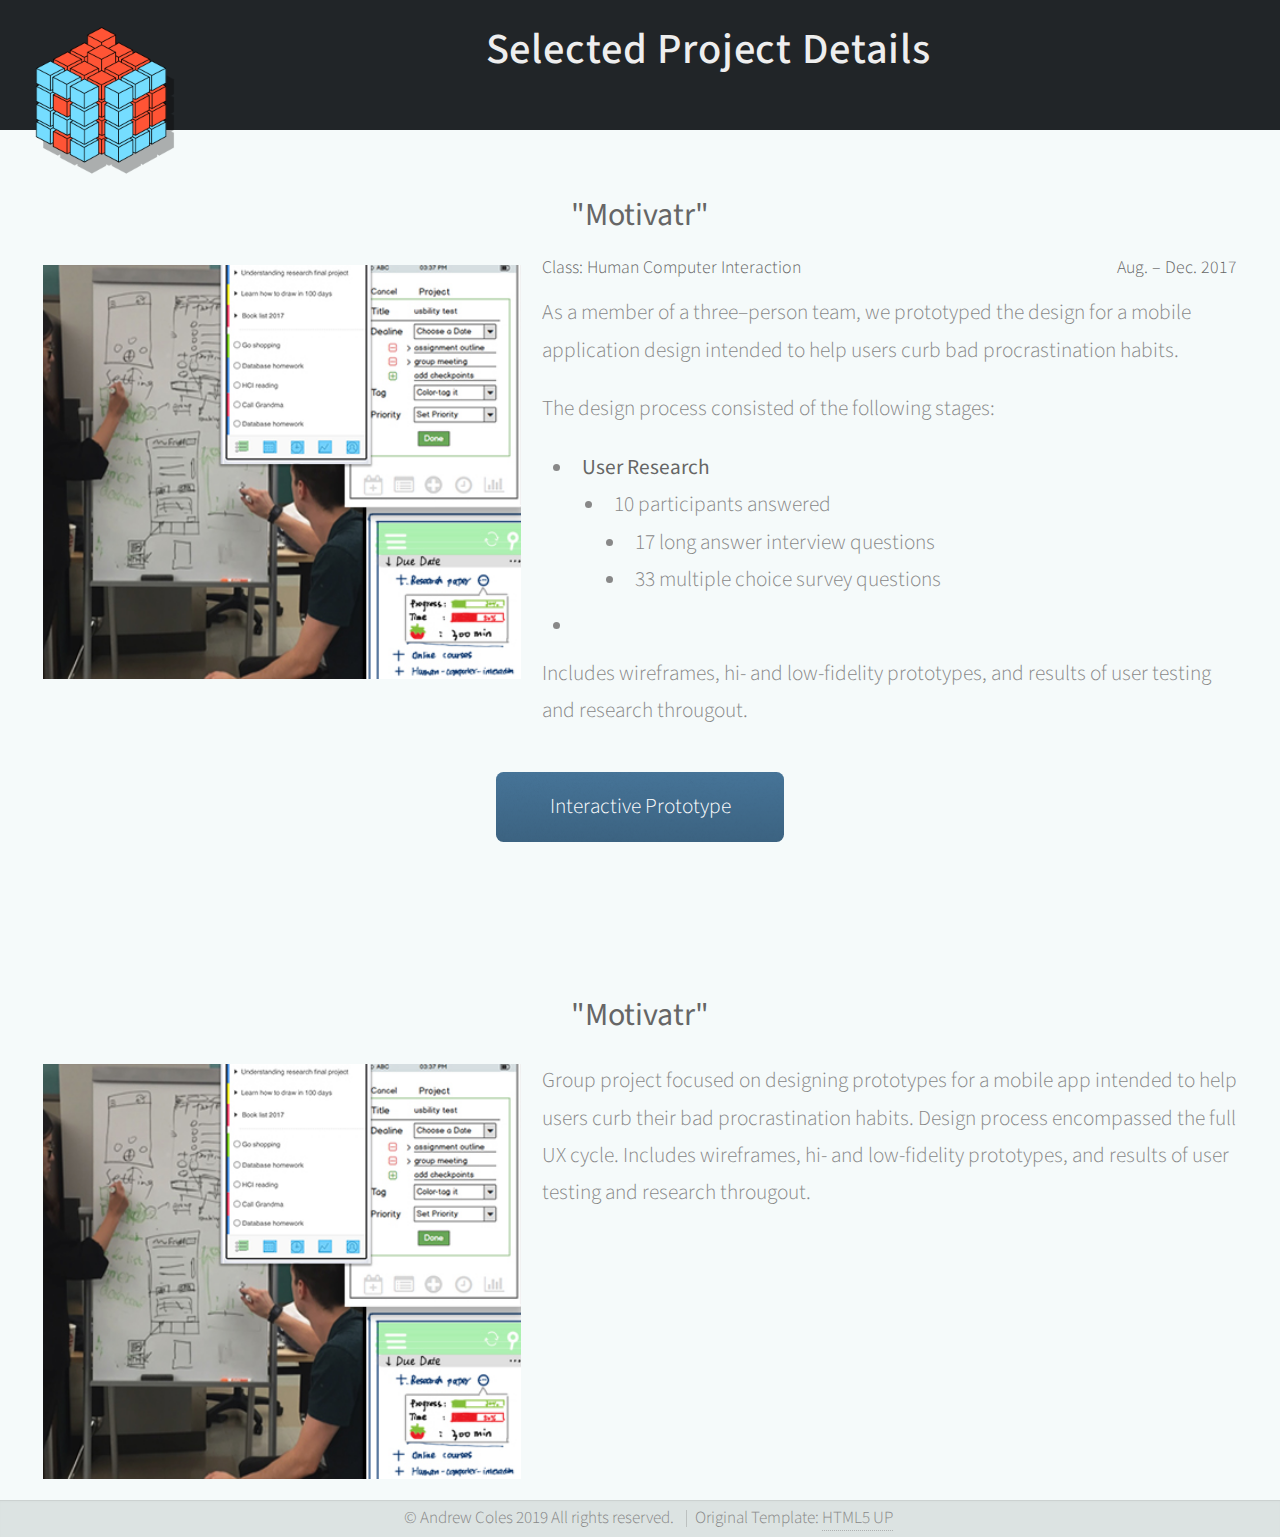
==== projects.html @ 516df799 "edit projects text, add button" ====
<!DOCTYPE HTML>
<!--
	Prologue by HTML5 UP
	html5up.net | @ajlkn
	Free for personal and commercial use under the CCA 3.0 license (html5up.net/license)
-->
<html>
	<head>
        <link rel="apple-touch-icon" sizes="180x180" href="images/apple-touch-icon.png">
        <link rel="icon" type="image/png" sizes="32x32" href="images/favicon-32x32.png">
        <link rel="icon" type="image/png" sizes="16x16" href="images/favicon-16x16.png">
        <link rel="manifest" href="images/site.webmanifest">
        <meta name="msapplication-TileColor" content="#ffffff">
        <meta name="theme-color" content="#ffffff">

		<title>Andrew Coles | UX Portfolio</title>
		<meta charset="utf-8" />
		<meta name="viewport" content="width=device-width, initial-scale=1, user-scalable=no" />
		<link rel="stylesheet" href="assets/css/main.css" />

		<style>

			#main {
				background-color: #f5fafa;
			}

			#page-header {
				margin-left:0;
				text-align: center;
				background-color: #212528;
				padding: 0.25em;

			}
				#page-header .icon {
					float: left;
					margin: -0.3em -2em 0 0;

				}
					#page-header h2 {
						color: #eee;
						margin: 0.3em;
						font-weight: 500;
						letter-spacing: 0.02em;
					}

			.project h3 {
				text-align: center;
				padding: 0 0 .4em 0;
				font-weight: 400;
			}
			.project h4 {
				font-size-adjust: .4
			}
			.project .imageleft {
				float: left;
				width: 40%;
				height: auto;
				padding: .6em 0 0 0;
				margin: 0 1em 1em 0;
			}
			.project ul {
				list-style: disc inside none;
				overflow: auto;
				margin-bottom: 0.2em;
			}
			.project p {
				margin-top: 0.5em;
				margin-bottom: 1em;
				overflow: auto;

			}
			.project strong {
				font-weight: 400
			}

			div.center{
				margin: 2em 4em 4em 4em;
				text-align: center;
			}

		</style>
	</head>
	<body class="is-preload" style="overflow: auto">

		<!-- Main -->
			<div id="main" style="margin-left:0px; padding:0 0">

				<div id="page-header">
					<a href="/index.html"><img class="icon" src="/images/android-chrome-192x192.png" /></a>
					<header>
						<h2>Selected Project Details</h2>
					</header>
				</div>

				<!-- Portfolio -->
					<div class="container">
						<div style="clear:both">

							<section class="project">
								<a id="motivatr"><h3>"Motivatr"</h3></a>
								<img class="imageleft" src="images/motivatr-cover.jpg"/>

								<h4>Class: Human Computer Interaction<span style="float: right">Aug. &ndash; Dec. 2017</span></h4>
								<p>As a member of a three&ndash;person team, we prototyped the design for a mobile application design intended to help users curb bad procrastination habits.</p>

								<p>The design process consisted of the following stages:
								<ul style="padding:0 0 0 0;">

									<li><strong>User Research</strong>
										<ul>
											<li>10 participants answered</li>
											<ul>
												<li>17 long answer interview questions</li>
												<li>33 multiple choice survey questions</li>
											</ul>
										</ul>
									</li>

									<li><strong></strong>
									</li>
								</ul>

								<p>Includes wireframes, hi- and low-fidelity prototypes, and results of user testing and research througout.</p>

								<div class="center">
									<a class="button" href="https://invis.io/HBEGUFLJD">Interactive Prototype</a>
								</div>

								<div style="clear:both"></div>
							</section>

							<section class="project">
								<a id="motivatr"><h3>"Motivatr"</h3></a>
								<img class="imageleft" src="images/motivatr-cover.jpg" />
								<p>Group project focused on designing prototypes for a  mobile app intended to help users curb their bad procrastination habits. Design process encompassed the full UX cycle. Includes wireframes, hi- and low-fidelity prototypes, and results of user testing and research througout.
								</p>
								<div style="clear:both"></div>
							</section>
						</div>
					</div>
				</div>
		<!-- Footer -->
			<div id="footer" style="padding: 0 0; margin-left:0; overflow:hidden">

				<!-- Copyright -->
					<ul class="copyright">
						<li>&copy; Andrew Coles 2019 All rights reserved.</li>
						<li>Original Template: <a href="http://html5up.net">HTML5 UP</a></li>
					</ul>

			</div>

		<!-- Scripts -->
			<script src="assets/js/jquery.min.js"></script>
			<script src="assets/js/jquery.scrolly.min.js"></script>
			<script src="assets/js/jquery.scrollex.min.js"></script>
			<script src="assets/js/browser.min.js"></script>
			<script src="assets/js/breakpoints.min.js"></script>
			<script src="assets/js/util.js"></script>
<!--			<script src="assets/js/main.js"></script>-->

	</body>
</html>
---- assets/css/main.css ----
@import url("fontawesome-all.min.css");
	@import url("https://fonts.googleapis.com/css?family=Source+Sans+Pro:300,300italic,400,600");

	/*
		Prologue by HTML5 UP
		html5up.net | @ajlkn
		Free for personal and commercial use under the CCA 3.0 license (html5up.net/license)
	*/

	html, body, div, span, applet, object,
	iframe, h1, h2, h3, h4, h5, h6, p, blockquote,
	pre, a, abbr, acronym, address, big, cite,
	code, del, dfn, em, img, ins, kbd, q, s, samp,
	small, strike, strong, sub, sup, tt, var, b,
	u, i, center, dl, dt, dd, ol, ul, li, fieldset,
	form, label, legend, table, caption, tbody,
	tfoot, thead, tr, th, td, article, aside,
	canvas, details, embed, figure, figcaption,
	footer, header, hgroup, menu, nav, output, ruby,
	section, summary, time, mark, audio, video {
		margin: 0;
		padding: 0;
		border: 0;
		font-size: 100%;
		font: inherit;
		vertical-align: baseline;}

	article, aside, details, figcaption, figure,
	footer, header, hgroup, menu, nav, section {
		display: block;}

	body {
		line-height: 1;
	}

	ol, ul {
		list-style: none;
	}

	blockquote, q {
		quotes: none;
	}

		blockquote:before, blockquote:after, q:before, q:after {
			content: '';
			content: none;
		}

	table {
		border-collapse: collapse;
		border-spacing: 0;
	}

	body {
		-webkit-text-size-adjust: none;
	}

	mark {
		background-color: transparent;
		color: inherit;
	}

	input::-moz-focus-inner {
		border: 0;
		padding: 0;
	}

	input, select, textarea {
		-moz-appearance: none;
		-webkit-appearance: none;
		-ms-appearance: none;
		appearance: none;
	}

	/* Basic */

		html {
			box-sizing: border-box;
		}

		*, *:before, *:after {
			box-sizing: inherit;
		}

		body {
			background: #fff;
			font-family: 'Source Sans Pro', sans-serif;
			font-size: 19pt;
			font-weight: 300;
			line-height: 1.75em;
			color: #888;
		}

			body.is-preload *, body.is-preload *:before, body.is-preload *:after {
				-moz-animation: none !important;
				-webkit-animation: none !important;
				-ms-animation: none !important;
				animation: none !important;
				-moz-transition: none !important;
				-webkit-transition: none !important;
				-ms-transition: none !important;
				transition: none !important;
			}

		input, textarea, select {
			font-family: 'Source Sans Pro', sans-serif;
			font-size: 19pt;
			font-weight: 300;
			line-height: 1.75em;
			color: #888;
		}

		h1, h2, h3, h4, h5, h6 {
			font-weight: 300;
			color: #666;
			line-height: 1.5em;
		}

		h1 a, h2 a, h3 a, h4 a, h5 a, h6 a {
			color: inherit;
			text-decoration: none;
		}

			h1 a strong, h2 a strong, h3 a strong, h4 a strong, h5 a strong, h6 a strong {
				color: #333;
			}

		h2 {
			font-size: 2em;
			letter-spacing: -1px;
		}

			h2.alt {
				color: #888;

			}

				h2.alt strong {
					color: #666;
				}

		h3 {
			font-size: 1.5em;
		}

		header {
			margin: 0 0 2em 0;
		}

			header > p {
				margin: 1em 0 0 0;
			}

		footer {
			margin: 2em 0 0 0;
		}

		strong, b {
			font-weight: 300;
			color: #666;
		}

		em, i {
			font-style: italic;
		}

		a {
			text-decoration: none;
			color: inherit;
			border-bottom: dotted 1px rgba(128, 128, 128, 0.5);
			-moz-transition: color 0.35s ease-in-out, border-bottom-color 0.35s ease-in-out;
			-webkit-transition: color 0.35s ease-in-out, border-bottom-color 0.35s ease-in-out;
			-ms-transition: color 0.35s ease-in-out, border-bottom-color 0.35s ease-in-out;
			transition: color 0.35s ease-in-out, border-bottom-color 0.35s ease-in-out;
			outline: 0;
		}

			a:hover {
				color: #E27689;
				border-bottom-color: rgba(255, 255, 255, 0);
			}

		sub {
			position: relative;
			top: 0.5em;
			font-size: 0.8em;
		}

		sup {
			position: relative;
			top: -0.5em;
			font-size: 0.8em;
		}

		hr {
			border: 0;
			border-top: solid 1px #ddd;
		}

		blockquote {
			border-left: solid 0.5em #ddd;
			padding: 1em 0 1em 2em;
			font-style: italic;
		}

		p, ul, ol, dl, table {
			margin-bottom: 2em;
		}

		br.clear {
			clear: both;
		}

	/* Container */

		.container {
			margin: 0 auto;
			max-width: 100%;
			width: 1400px;
		}

			@media screen and (min-width: 961px) and (max-width: 1880px) {

				.container {
					width: 1200px;
				}

			}

			@media screen and (min-width: 961px) and (max-width: 1620px) {

				.container {
					width: 960px;
				}

			}

			@media screen and (min-width: 961px) and (max-width: 1320px) {

				.container {
					width: 100%;
				}

			}

			@media screen and (max-width: 960px) {

				.container {
					width: 100%;
				}

			}

			@media screen and (max-width: 736px) {

				.container {
					width: 100%;
				}

			}

	/* Row */

		.row {
			display: flex;
			flex-wrap: wrap;
			box-sizing: border-box;
			align-items: stretch;
		}

			.row > * {
				box-sizing: border-box;
			}

			.row.gtr-uniform > * > :last-child {
				margin-bottom: 0;
			}

			.row.aln-left {
				justify-content: flex-start;
			}

			.row.aln-center {
				justify-content: center;
			}

			.row.aln-right {
				justify-content: flex-end;
			}

			.row.aln-top {
				align-items: flex-start;
			}

			.row.aln-middle {
				align-items: center;
			}

			.row.aln-bottom {
				align-items: flex-end;
			}

			.row > .imp {
				order: -1;
			}

			.row > .col-1 {
				width: 8.33333%;
			}

			.row > .off-1 {
				margin-left: 8.33333%;
			}

			.row > .col-2 {
				width: 16.66667%;
			}

			.row > .off-2 {
				margin-left: 16.66667%;
			}

			.row > .col-3 {
				width: 25%;
			}

			.row > .off-3 {
				margin-left: 25%;
			}

			.row > .col-4 {
				width: 33.33333%;
			}

			.row > .off-4 {
				margin-left: 33.33333%;
			}

			.row > .col-5 {
				width: 41.66667%;
			}

			.row > .off-5 {
				margin-left: 41.66667%;
			}

			.row > .col-6 {
				width: 50%;
			}

			.row > .off-6 {
				margin-left: 50%;
			}

			.row > .col-7 {
				width: 58.33333%;
			}

			.row > .off-7 {
				margin-left: 58.33333%;
			}

			.row > .col-8 {
				width: 66.66667%;
			}

			.row > .off-8 {
				margin-left: 66.66667%;
			}

			.row > .col-9 {
				width: 75%;
			}

			.row > .off-9 {
				margin-left: 75%;
			}

			.row > .col-10 {
				width: 83.33333%;
			}

			.row > .off-10 {
				margin-left: 83.33333%;
			}

			.row > .col-11 {
				width: 91.66667%;
			}

			.row > .off-11 {
				margin-left: 91.66667%;
			}

			.row > .col-12 {
				width: 100%;
			}

			.row > .off-12 {
				margin-left: 100%;
			}

			.row.gtr-0 {
				margin-top: 0px;
				margin-left: 0px;
			}

				.row.gtr-0 > * {
					padding: 0px 0 0 0px;
				}

				.row.gtr-0.gtr-uniform {
					margin-top: 0px;
				}

					.row.gtr-0.gtr-uniform > * {
						padding-top: 0px;
					}

			.row.gtr-25 {
				margin-top: -10px;
				margin-left: -10px;
			}

				.row.gtr-25 > * {
					padding: 10px 0 0 10px;
				}

				.row.gtr-25.gtr-uniform {
					margin-top: -10px;
				}

					.row.gtr-25.gtr-uniform > * {
						padding-top: 10px;
					}

			.row.gtr-50 {
				margin-top: -20px;
				margin-left: -20px;
			}

				.row.gtr-50 > * {
					padding: 20px 0 0 20px;
				}

				.row.gtr-50.gtr-uniform {
					margin-top: -20px;
				}

					.row.gtr-50.gtr-uniform > * {
						padding-top: 20px;
					}

			.row {
				margin-top: -40px;
				margin-left: -40px;
			}

				.row > * {
					padding: 40px 0 0 40px;
				}

				.row.gtr-uniform {
					margin-top: -40px;
				}

					.row.gtr-uniform > * {
						padding-top: 40px;
					}

			.row.gtr-150 {
				margin-top: -60px;
				margin-left: -60px;
			}

				.row.gtr-150 > * {
					padding: 60px 0 0 60px;
				}

				.row.gtr-150.gtr-uniform {
					margin-top: -60px;
				}

					.row.gtr-150.gtr-uniform > * {
						padding-top: 60px;
					}

			.row.gtr-200 {
				margin-top: -80px;
				margin-left: -80px;
			}

				.row.gtr-200 > * {
					padding: 80px 0 0 80px;
				}

				.row.gtr-200.gtr-uniform {
					margin-top: -80px;
				}

					.row.gtr-200.gtr-uniform > * {
						padding-top: 80px;
					}

			@media screen and (min-width: 961px) and (max-width: 1880px) {

				.row {
					display: flex;
					flex-wrap: wrap;
					box-sizing: border-box;
					align-items: stretch;
				}

					.row > * {
						box-sizing: border-box;
					}

					.row.gtr-uniform > * > :last-child {
						margin-bottom: 0;
					}

					.row.aln-left {
						justify-content: flex-start;
					}

					.row.aln-center {
						justify-content: center;
					}

					.row.aln-right {
						justify-content: flex-end;
					}

					.row.aln-top {
						align-items: flex-start;
					}

					.row.aln-middle {
						align-items: center;
					}

					.row.aln-bottom {
						align-items: flex-end;
					}

					.row > .imp-wide {
						order: -1;
					}

					.row > .col-1-wide {
						width: 8.33333%;
					}

					.row > .off-1-wide {
						margin-left: 8.33333%;
					}

					.row > .col-2-wide {
						width: 16.66667%;
					}

					.row > .off-2-wide {
						margin-left: 16.66667%;
					}

					.row > .col-3-wide {
						width: 25%;
					}

					.row > .off-3-wide {
						margin-left: 25%;
					}

					.row > .col-4-wide {
						width: 33.33333%;
					}

					.row > .off-4-wide {
						margin-left: 33.33333%;
					}

					.row > .col-5-wide {
						width: 41.66667%;
					}

					.row > .off-5-wide {
						margin-left: 41.66667%;
					}

					.row > .col-6-wide {
						width: 50%;
					}

					.row > .off-6-wide {
						margin-left: 50%;
					}

					.row > .col-7-wide {
						width: 58.33333%;
					}

					.row > .off-7-wide {
						margin-left: 58.33333%;
					}

					.row > .col-8-wide {
						width: 66.66667%;
					}

					.row > .off-8-wide {
						margin-left: 66.66667%;
					}

					.row > .col-9-wide {
						width: 75%;
					}

					.row > .off-9-wide {
						margin-left: 75%;
					}

					.row > .col-10-wide {
						width: 83.33333%;
					}

					.row > .off-10-wide {
						margin-left: 83.33333%;
					}

					.row > .col-11-wide {
						width: 91.66667%;
					}

					.row > .off-11-wide {
						margin-left: 91.66667%;
					}

					.row > .col-12-wide {
						width: 100%;
					}

					.row > .off-12-wide {
						margin-left: 100%;
					}

					.row.gtr-0 {
						margin-top: 0px;
						margin-left: 0px;
					}

						.row.gtr-0 > * {
							padding: 0px 0 0 0px;
						}

						.row.gtr-0.gtr-uniform {
							margin-top: 0px;
						}

							.row.gtr-0.gtr-uniform > * {
								padding-top: 0px;
							}

					.row.gtr-25 {
						margin-top: -10px;
						margin-left: -10px;
					}

						.row.gtr-25 > * {
							padding: 10px 0 0 10px;
						}

						.row.gtr-25.gtr-uniform {
							margin-top: -10px;
						}

							.row.gtr-25.gtr-uniform > * {
								padding-top: 10px;
							}

					.row.gtr-50 {
						margin-top: -20px;
						margin-left: -20px;
					}

						.row.gtr-50 > * {
							padding: 20px 0 0 20px;
						}

						.row.gtr-50.gtr-uniform {
							margin-top: -20px;
						}

							.row.gtr-50.gtr-uniform > * {
								padding-top: 20px;
							}

					.row {
						margin-top: -40px;
						margin-left: -40px;
					}

						.row > * {
							padding: 40px 0 0 40px;
						}

						.row.gtr-uniform {
							margin-top: -40px;
						}

							.row.gtr-uniform > * {
								padding-top: 40px;
							}

					.row.gtr-150 {
						margin-top: -60px;
						margin-left: -60px;
					}

						.row.gtr-150 > * {
							padding: 60px 0 0 60px;
						}

						.row.gtr-150.gtr-uniform {
							margin-top: -60px;
						}

							.row.gtr-150.gtr-uniform > * {
								padding-top: 60px;
							}

					.row.gtr-200 {
						margin-top: -80px;
						margin-left: -80px;
					}

						.row.gtr-200 > * {
							padding: 80px 0 0 80px;
						}

						.row.gtr-200.gtr-uniform {
							margin-top: -80px;
						}

							.row.gtr-200.gtr-uniform > * {
								padding-top: 80px;
							}

			}

			@media screen and (min-width: 961px) and (max-width: 1620px) {

				.row {
					display: flex;
					flex-wrap: wrap;
					box-sizing: border-box;
					align-items: stretch;
				}

					.row > * {
						box-sizing: border-box;
					}

					.row.gtr-uniform > * > :last-child {
						margin-bottom: 0;
					}

					.row.aln-left {
						justify-content: flex-start;
					}

					.row.aln-center {
						justify-content: center;
					}

					.row.aln-right {
						justify-content: flex-end;
					}

					.row.aln-top {
						align-items: flex-start;
					}

					.row.aln-middle {
						align-items: center;
					}

					.row.aln-bottom {
						align-items: flex-end;
					}

					.row > .imp-normal {
						order: -1;
					}

					.row > .col-1-normal {
						width: 8.33333%;
					}

					.row > .off-1-normal {
						margin-left: 8.33333%;
					}

					.row > .col-2-normal {
						width: 16.66667%;
					}

					.row > .off-2-normal {
						margin-left: 16.66667%;
					}

					.row > .col-3-normal {
						width: 25%;
					}

					.row > .off-3-normal {
						margin-left: 25%;
					}

					.row > .col-4-normal {
						width: 33.33333%;
					}

					.row > .off-4-normal {
						margin-left: 33.33333%;
					}

					.row > .col-5-normal {
						width: 41.66667%;
					}

					.row > .off-5-normal {
						margin-left: 41.66667%;
					}

					.row > .col-6-normal {
						width: 50%;
					}

					.row > .off-6-normal {
						margin-left: 50%;
					}

					.row > .col-7-normal {
						width: 58.33333%;
					}

					.row > .off-7-normal {
						margin-left: 58.33333%;
					}

					.row > .col-8-normal {
						width: 66.66667%;
					}

					.row > .off-8-normal {
						margin-left: 66.66667%;
					}

					.row > .col-9-normal {
						width: 75%;
					}

					.row > .off-9-normal {
						margin-left: 75%;
					}

					.row > .col-10-normal {
						width: 83.33333%;
					}

					.row > .off-10-normal {
						margin-left: 83.33333%;
					}

					.row > .col-11-normal {
						width: 91.66667%;
					}

					.row > .off-11-normal {
						margin-left: 91.66667%;
					}

					.row > .col-12-normal {
						width: 100%;
					}

					.row > .off-12-normal {
						margin-left: 100%;
					}

					.row.gtr-0 {
						margin-top: 0px;
						margin-left: 0px;
					}

						.row.gtr-0 > * {
							padding: 0px 0 0 0px;
						}

						.row.gtr-0.gtr-uniform {
							margin-top: 0px;
						}

							.row.gtr-0.gtr-uniform > * {
								padding-top: 0px;
							}

					.row.gtr-25 {
						margin-top: -10px;
						margin-left: -10px;
					}

						.row.gtr-25 > * {
							padding: 10px 0 0 10px;
						}

						.row.gtr-25.gtr-uniform {
							margin-top: -10px;
						}

							.row.gtr-25.gtr-uniform > * {
								padding-top: 10px;
							}

					.row.gtr-50 {
						margin-top: -20px;
						margin-left: -20px;
					}

						.row.gtr-50 > * {
							padding: 20px 0 0 20px;
						}

						.row.gtr-50.gtr-uniform {
							margin-top: -20px;
						}

							.row.gtr-50.gtr-uniform > * {
								padding-top: 20px;
							}

					.row {
						margin-top: -40px;
						margin-left: -40px;
					}

						.row > * {
							padding: 40px 0 0 40px;
						}

						.row.gtr-uniform {
							margin-top: -40px;
						}

							.row.gtr-uniform > * {
								padding-top: 40px;
							}

					.row.gtr-150 {
						margin-top: -60px;
						margin-left: -60px;
					}

						.row.gtr-150 > * {
							padding: 60px 0 0 60px;
						}

						.row.gtr-150.gtr-uniform {
							margin-top: -60px;
						}

							.row.gtr-150.gtr-uniform > * {
								padding-top: 60px;
							}

					.row.gtr-200 {
						margin-top: -80px;
						margin-left: -80px;
					}

						.row.gtr-200 > * {
							padding: 80px 0 0 80px;
						}

						.row.gtr-200.gtr-uniform {
							margin-top: -80px;
						}

							.row.gtr-200.gtr-uniform > * {
								padding-top: 80px;
							}

			}

			@media screen and (min-width: 961px) and (max-width: 1320px) {

				.row {
					display: flex;
					flex-wrap: wrap;
					box-sizing: border-box;
					align-items: stretch;
				}

					.row > * {
						box-sizing: border-box;
					}

					.row.gtr-uniform > * > :last-child {
						margin-bottom: 0;
					}

					.row.aln-left {
						justify-content: flex-start;
					}

					.row.aln-center {
						justify-content: center;
					}

					.row.aln-right {
						justify-content: flex-end;
					}

					.row.aln-top {
						align-items: flex-start;
					}

					.row.aln-middle {
						align-items: center;
					}

					.row.aln-bottom {
						align-items: flex-end;
					}

					.row > .imp-narrow {
						order: -1;
					}

					.row > .col-1-narrow {
						width: 8.33333%;
					}

					.row > .off-1-narrow {
						margin-left: 8.33333%;
					}

					.row > .col-2-narrow {
						width: 16.66667%;
					}

					.row > .off-2-narrow {
						margin-left: 16.66667%;
					}

					.row > .col-3-narrow {
						width: 25%;
					}

					.row > .off-3-narrow {
						margin-left: 25%;
					}

					.row > .col-4-narrow {
						width: 33.33333%;
					}

					.row > .off-4-narrow {
						margin-left: 33.33333%;
					}

					.row > .col-5-narrow {
						width: 41.66667%;
					}

					.row > .off-5-narrow {
						margin-left: 41.66667%;
					}

					.row > .col-6-narrow {
						width: 50%;
					}

					.row > .off-6-narrow {
						margin-left: 50%;
					}

					.row > .col-7-narrow {
						width: 58.33333%;
					}

					.row > .off-7-narrow {
						margin-left: 58.33333%;
					}

					.row > .col-8-narrow {
						width: 66.66667%;
					}

					.row > .off-8-narrow {
						margin-left: 66.66667%;
					}

					.row > .col-9-narrow {
						width: 75%;
					}

					.row > .off-9-narrow {
						margin-left: 75%;
					}

					.row > .col-10-narrow {
						width: 83.33333%;
					}

					.row > .off-10-narrow {
						margin-left: 83.33333%;
					}

					.row > .col-11-narrow {
						width: 91.66667%;
					}

					.row > .off-11-narrow {
						margin-left: 91.66667%;
					}

					.row > .col-12-narrow {
						width: 100%;
					}

					.row > .off-12-narrow {
						margin-left: 100%;
					}

					.row.gtr-0 {
						margin-top: 0px;
						margin-left: 0px;
					}

						.row.gtr-0 > * {
							padding: 0px 0 0 0px;
						}

						.row.gtr-0.gtr-uniform {
							margin-top: 0px;
						}

							.row.gtr-0.gtr-uniform > * {
								padding-top: 0px;
							}

					.row.gtr-25 {
						margin-top: -5px;
						margin-left: -5px;
					}

						.row.gtr-25 > * {
							padding: 5px 0 0 5px;
						}

						.row.gtr-25.gtr-uniform {
							margin-top: -5px;
						}

							.row.gtr-25.gtr-uniform > * {
								padding-top: 5px;
							}

					.row.gtr-50 {
						margin-top: -10px;
						margin-left: -10px;
					}

						.row.gtr-50 > * {
							padding: 10px 0 0 10px;
						}

						.row.gtr-50.gtr-uniform {
							margin-top: -10px;
						}

							.row.gtr-50.gtr-uniform > * {
								padding-top: 10px;
							}

					.row {
						margin-top: -20px;
						margin-left: -20px;
					}

						.row > * {
							padding: 20px 0 0 20px;
						}

						.row.gtr-uniform {
							margin-top: -20px;
						}

							.row.gtr-uniform > * {
								padding-top: 20px;
							}

					.row.gtr-150 {
						margin-top: -30px;
						margin-left: -30px;
					}

						.row.gtr-150 > * {
							padding: 30px 0 0 30px;
						}

						.row.gtr-150.gtr-uniform {
							margin-top: -30px;
						}

							.row.gtr-150.gtr-uniform > * {
								padding-top: 30px;
							}

					.row.gtr-200 {
						margin-top: -40px;
						margin-left: -40px;
					}

						.row.gtr-200 > * {
							padding: 40px 0 0 40px;
						}

						.row.gtr-200.gtr-uniform {
							margin-top: -40px;
						}

							.row.gtr-200.gtr-uniform > * {
								padding-top: 40px;
							}

			}

			@media screen and (max-width: 960px) {

				.row {
					display: flex;
					flex-wrap: wrap;
					box-sizing: border-box;
					align-items: stretch;
				}

					.row > * {
						box-sizing: border-box;
					}

					.row.gtr-uniform > * > :last-child {
						margin-bottom: 0;
					}

					.row.aln-left {
						justify-content: flex-start;
					}

					.row.aln-center {
						justify-content: center;
					}

					.row.aln-right {
						justify-content: flex-end;
					}

					.row.aln-top {
						align-items: flex-start;
					}

					.row.aln-middle {
						align-items: center;
					}

					.row.aln-bottom {
						align-items: flex-end;
					}

					.row > .imp-narrower {
						order: -1;
					}

					.row > .col-1-narrower {
						width: 8.33333%;
					}

					.row > .off-1-narrower {
						margin-left: 8.33333%;
					}

					.row > .col-2-narrower {
						width: 16.66667%;
					}

					.row > .off-2-narrower {
						margin-left: 16.66667%;
					}

					.row > .col-3-narrower {
						width: 25%;
					}

					.row > .off-3-narrower {
						margin-left: 25%;
					}

					.row > .col-4-narrower {
						width: 33.33333%;
					}

					.row > .off-4-narrower {
						margin-left: 33.33333%;
					}

					.row > .col-5-narrower {
						width: 41.66667%;
					}

					.row > .off-5-narrower {
						margin-left: 41.66667%;
					}

					.row > .col-6-narrower {
						width: 50%;
					}

					.row > .off-6-narrower {
						margin-left: 50%;
					}

					.row > .col-7-narrower {
						width: 58.33333%;
					}

					.row > .off-7-narrower {
						margin-left: 58.33333%;
					}

					.row > .col-8-narrower {
						width: 66.66667%;
					}

					.row > .off-8-narrower {
						margin-left: 66.66667%;
					}

					.row > .col-9-narrower {
						width: 75%;
					}

					.row > .off-9-narrower {
						margin-left: 75%;
					}

					.row > .col-10-narrower {
						width: 83.33333%;
					}

					.row > .off-10-narrower {
						margin-left: 83.33333%;
					}

					.row > .col-11-narrower {
						width: 91.66667%;
					}

					.row > .off-11-narrower {
						margin-left: 91.66667%;
					}

					.row > .col-12-narrower {
						width: 100%;
					}

					.row > .off-12-narrower {
						margin-left: 100%;
					}

					.row.gtr-0 {
						margin-top: 0px;
						margin-left: 0px;
					}

						.row.gtr-0 > * {
							padding: 0px 0 0 0px;
						}

						.row.gtr-0.gtr-uniform {
							margin-top: 0px;
						}

							.row.gtr-0.gtr-uniform > * {
								padding-top: 0px;
							}

					.row.gtr-25 {
						margin-top: -5px;
						margin-left: -5px;
					}

						.row.gtr-25 > * {
							padding: 5px 0 0 5px;
						}

						.row.gtr-25.gtr-uniform {
							margin-top: -5px;
						}

							.row.gtr-25.gtr-uniform > * {
								padding-top: 5px;
							}

					.row.gtr-50 {
						margin-top: -10px;
						margin-left: -10px;
					}

						.row.gtr-50 > * {
							padding: 10px 0 0 10px;
						}

						.row.gtr-50.gtr-uniform {
							margin-top: -10px;
						}

							.row.gtr-50.gtr-uniform > * {
								padding-top: 10px;
							}

					.row {
						margin-top: -20px;
						margin-left: -20px;
					}

						.row > * {
							padding: 20px 0 0 20px;
						}

						.row.gtr-uniform {
							margin-top: -20px;
						}

							.row.gtr-uniform > * {
								padding-top: 20px;
							}

					.row.gtr-150 {
						margin-top: -30px;
						margin-left: -30px;
					}

						.row.gtr-150 > * {
							padding: 30px 0 0 30px;
						}

						.row.gtr-150.gtr-uniform {
							margin-top: -30px;
						}

							.row.gtr-150.gtr-uniform > * {
								padding-top: 30px;
							}

					.row.gtr-200 {
						margin-top: -40px;
						margin-left: -40px;
					}

						.row.gtr-200 > * {
							padding: 40px 0 0 40px;
						}

						.row.gtr-200.gtr-uniform {
							margin-top: -40px;
						}

							.row.gtr-200.gtr-uniform > * {
								padding-top: 40px;
							}

			}

			@media screen and (max-width: 736px) {

				.row {
					display: flex;
					flex-wrap: wrap;
					box-sizing: border-box;
					align-items: stretch;
				}

					.row > * {
						box-sizing: border-box;
					}

					.row.gtr-uniform > * > :last-child {
						margin-bottom: 0;
					}

					.row.aln-left {
						justify-content: flex-start;
					}

					.row.aln-center {
						justify-content: center;
					}

					.row.aln-right {
						justify-content: flex-end;
					}

					.row.aln-top {
						align-items: flex-start;
					}

					.row.aln-middle {
						align-items: center;
					}

					.row.aln-bottom {
						align-items: flex-end;
					}

					.row > .imp-mobile {
						order: -1;
					}

					.row > .col-1-mobile {
						width: 8.33333%;
					}

					.row > .off-1-mobile {
						margin-left: 8.33333%;
					}

					.row > .col-2-mobile {
						width: 16.66667%;
					}

					.row > .off-2-mobile {
						margin-left: 16.66667%;
					}

					.row > .col-3-mobile {
						width: 25%;
					}

					.row > .off-3-mobile {
						margin-left: 25%;
					}

					.row > .col-4-mobile {
						width: 33.33333%;
					}

					.row > .off-4-mobile {
						margin-left: 33.33333%;
					}

					.row > .col-5-mobile {
						width: 41.66667%;
					}

					.row > .off-5-mobile {
						margin-left: 41.66667%;
					}

					.row > .col-6-mobile {
						width: 50%;
					}

					.row > .off-6-mobile {
						margin-left: 50%;
					}

					.row > .col-7-mobile {
						width: 58.33333%;
					}

					.row > .off-7-mobile {
						margin-left: 58.33333%;
					}

					.row > .col-8-mobile {
						width: 66.66667%;
					}

					.row > .off-8-mobile {
						margin-left: 66.66667%;
					}

					.row > .col-9-mobile {
						width: 75%;
					}

					.row > .off-9-mobile {
						margin-left: 75%;
					}

					.row > .col-10-mobile {
						width: 83.33333%;
					}

					.row > .off-10-mobile {
						margin-left: 83.33333%;
					}

					.row > .col-11-mobile {
						width: 91.66667%;
					}

					.row > .off-11-mobile {
						margin-left: 91.66667%;
					}

					.row > .col-12-mobile {
						width: 100%;
					}

					.row > .off-12-mobile {
						margin-left: 100%;
					}

					.row.gtr-0 {
						margin-top: 0px;
						margin-left: 0px;
					}

						.row.gtr-0 > * {
							padding: 0px 0 0 0px;
						}

						.row.gtr-0.gtr-uniform {
							margin-top: 0px;
						}

							.row.gtr-0.gtr-uniform > * {
								padding-top: 0px;
							}

					.row.gtr-25 {
						margin-top: -5px;
						margin-left: -5px;
					}

						.row.gtr-25 > * {
							padding: 5px 0 0 5px;
						}

						.row.gtr-25.gtr-uniform {
							margin-top: -5px;
						}

							.row.gtr-25.gtr-uniform > * {
								padding-top: 5px;
							}

					.row.gtr-50 {
						margin-top: -10px;
						margin-left: -10px;
					}

						.row.gtr-50 > * {
							padding: 10px 0 0 10px;
						}

						.row.gtr-50.gtr-uniform {
							margin-top: -10px;
						}

							.row.gtr-50.gtr-uniform > * {
								padding-top: 10px;
							}

					.row {
						margin-top: -20px;
						margin-left: -20px;
					}

						.row > * {
							padding: 20px 0 0 20px;
						}

						.row.gtr-uniform {
							margin-top: -20px;
						}

							.row.gtr-uniform > * {
								padding-top: 20px;
							}

					.row.gtr-150 {
						margin-top: -30px;
						margin-left: -30px;
					}

						.row.gtr-150 > * {
							padding: 30px 0 0 30px;
						}

						.row.gtr-150.gtr-uniform {
							margin-top: -30px;
						}

							.row.gtr-150.gtr-uniform > * {
								padding-top: 30px;
							}

					.row.gtr-200 {
						margin-top: -40px;
						margin-left: -40px;
					}

						.row.gtr-200 > * {
							padding: 40px 0 0 40px;
						}

						.row.gtr-200.gtr-uniform {
							margin-top: -40px;
						}

							.row.gtr-200.gtr-uniform > * {
								padding-top: 40px;
							}

			}

	/* Sections/Article */

		section, article {
			margin-bottom: 3em;
		}

			section > :last-child,
			section > .container, section:last-child, article > :last-child,
			article > .container, article:last-child {
				margin-bottom: 0;
			}

			.row > section, .row > article {
				margin-bottom: 0;
			}

	/* Image */

		.image {
			display: inline-block;
			border: 0;
		}

			.image img {
				display: block;
				width: 100%;
			}

			.image.avatar48 {
				width: 48px;
				height: 48px;
			}

				.image.avatar48 img {
					width: 48px;
					height: 48px;
				}

			.image.fit {
				display: block;
				width: 100%;
			}

			.image.featured {
				display: block;
				width: 100%;
				margin: 0 0 2em 0;
			}

			.image.left {
				float: left;
				margin: 0 2em 2em 0;
			}

			.image.centered {
				display: block;
				margin: 0 0 2em 0;
			}

				.image.centered img {
					margin: 0 auto;
					width: auto;
				}

	/* List */

		ul {
			list-style: disc;
			padding-left: 1em;
		}

			ul li {
				padding-left: 0.5em;
			}

		ol {
			list-style: decimal;
			padding-left: 1.25em;
		}

			ol li {
				padding-left: 0.25em;
			}

	/* Icons */

		ul.icons {
			cursor: default;
			list-style: none;
			padding-left: 0;
		}

			ul.icons li {
				display: inline-block;
				padding-left: 0;
			}

			ul.icons a {
				display: inline-block;
				width: 2em;
				height: 2em;
				line-height: 2em;
				text-align: center;
				border: 0;
			}

	/* Form */

		form label {
			display: block;
			text-align: left;
			margin-bottom: 0.5em;
		}

		form input[type="text"],
		form input[type="email"],
		form input[type="password"],
		form select,
		form textarea {
			position: relative;
			-webkit-appearance: none;
			display: block;
			border: 0;
			outline: 0;
			background: #fff;
			background: rgba(255, 255, 255, 0.75);
			width: 100%;
			border-radius: 0.35em;
			padding: 0.75em 1em 0.75em 1em;
			box-shadow: inset 0 0.1em 0.1em 0 rgba(0, 0, 0, 0.05);
			border: solid 1px rgba(0, 0, 0, 0.15);
			-moz-transition: all 0.35s ease-in-out;
			-webkit-transition: all 0.35s ease-in-out;
			-ms-transition: all 0.35s ease-in-out;
			transition: all 0.35s ease-in-out;
		}

			form input[type="text"]:focus,
			form input[type="email"]:focus,
			form input[type="password"]:focus,
			form select:focus,
			form textarea:focus {
				box-shadow: 0 0 2px 1px #8ebebc;
				background: #fff;
			}

		form input[type="text"],
		form input[type="email"],
		form input[type="password"],
		form select {
			line-height: 1.25em;
		}

		form textarea {
			min-height: 14em;
		}

		form ::-webkit-input-placeholder {
			color: #555 !important;
		}

		form :-moz-placeholder {
			color: #555 !important;
		}

		form ::-moz-placeholder {
			color: #555 !important;
		}

		form :-ms-input-placeholder {
			color: #555 !important;
		}

		form ::-moz-focus-inner {
			border: 0;
		}

	/* Table */

		table {
			width: 100%;
			text-align: left;
		}

			table tbody tr:nth-child(2n+2) {
				background: #f4f4f4;
			}

			table td {
				padding: 0.5em 1em 0.5em 1em;
			}

			table th {
				text-align: left;
				padding: 0.5em 1em 0.5em 1em;
				color: #fff;
				background: #222729 url("images/overlay.png");
			}

			table thead {
				background: #444;
				color: #fff;
			}

			table tfoot {
				background: #eee;
			}

	/* Button */

		input[type="button"],
		input[type="submit"],
		input[type="reset"],
		button,
		.button {
			position: relative;
			display: inline-block;
			border-radius: 0.35em;
			color: #fff !important;
			text-decoration: none;
			padding: 0.75em 2.5em 0.75em 2.5em;
			background-color: #477599;
			border: 0;
			cursor: pointer;
			background-image: -moz-linear-gradient(top, rgba(0, 0, 0, 0), rgba(0, 0, 0, 0.15)), url("images/overlay.png");
			background-image: -webkit-linear-gradient(top, rgba(0, 0, 0, 0), rgba(0, 0, 0, 0.15)), url("images/overlay.png");
			background-image: -ms-linear-gradient(top, rgba(0, 0, 0, 0), rgba(0, 0, 0, 0.15)), url("images/overlay.png");
			background-image: linear-gradient(top, rgba(0, 0, 0, 0), rgba(0, 0, 0, 0.15)), url("images/overlay.png");
			-moz-transition: background-color 0.35s ease-in-out;
			-webkit-transition: background-color 0.35s ease-in-out;
			-ms-transition: background-color 0.35s ease-in-out;
			transition: background-color 0.35s ease-in-out;
		}

			input[type="button"]:hover,
			input[type="submit"]:hover,
			input[type="reset"]:hover,
			button:hover,
			.button:hover {
				background-color: #6E98B8;
			}

			input[type="button"]:active,
			input[type="submit"]:active,
			input[type="reset"]:active,
			button:active,
			.button:active {
				background-color: #7eaeac;
			}

	/* Item */

		.item {
			box-shadow: 0 0.05em 0.15em 0 rgba(0, 0, 0, 0.05);
			margin-bottom: 40px;
		}

			.item header {
				background: #fff;
				margin: 0;
				padding: 1em 1em 2em 1em;
				font-size: 0.8em;
				text-align: left;
				line-height: 1.75;
			}

				.item header h3 {
					font-size: 1.2em;
					font-weight: 400;
					text-align: center;
				}

	/* Icons */

		.icon {
			text-decoration: none;
			text-decoration: none;
		}

			.icon:before {
				-moz-osx-font-smoothing: grayscale;
				-webkit-font-smoothing: antialiased;
				display: inline-block;
				font-style: normal;
				font-variant: normal;
				text-rendering: auto;
				line-height: 1;
				text-transform: none !important;
				font-family: 'Font Awesome 5 Free';
				font-weight: 400;
			}

			.icon:before {
				line-height: inherit;
			}

			.icon > .label {
				display: none;
			}

			.icon.solid:before {
				font-weight: 900;
			}

			.icon.brands:before {
				font-family: 'Font Awesome 5 Brands';
			}

	/* Header */

		#header {
			display: -moz-flex;
			display: -webkit-flex;
			display: -ms-flex;
			display: flex;
			-moz-flex-direction: column;
			-webkit-flex-direction: column;
			-ms-flex-direction: column;
			flex-direction: column;
			-moz-justify-content: space-between;
			-webkit-justify-content: space-between;
			-ms-justify-content: space-between;
			justify-content: space-between;
			background: #222629 url("images/overlay.png");
			box-shadow: inset -0.25em 0 0.25em 0 rgba(0, 0, 0, 0.1);
			color: #fff;
			height: 100%;
			left: 0;
			overflow-y: auto;
			position: fixed;
			text-align: right;
			top: 0;
			width: 375px;
		}

			#header .top {
				-moz-flex-grow: 1;
				-webkit-flex-grow: 1;
				-ms-flex-grow: 1;
				flex-grow: 1;
			}

			#header .bottom {
				-moz-flex-shrink: 0;
				-webkit-flex-shrink: 0;
				-ms-flex-shrink: 0;
				flex-shrink: 0;
				padding: 1.5em 0 0.75em 0;
			}

				#header .bottom > :last-child {
					margin-bottom: 0;
				}

			#header .icons {
				font-size: 0.8em;
				text-align: center;
			}

				#header .icons a {
					color: #41484c;
					-moz-transition: color 0.35s ease-in-out;
					-webkit-transition: color 0.35s ease-in-out;
					-ms-transition: color 0.35s ease-in-out;
					transition: color 0.35s ease-in-out;
				}

					#header .icons a:hover {
						color: #fff;
					}

		#logo {
			position: relative;
			margin: 1.75em 1.5em 1.5em 1.5em;
			min-height: 48px;
			cursor: default;
		}

			#logo h1 {
				position: relative;
				color: #fff;
				font-weight: 600;
				font-size: 1em;
				line-height: 1em;
			}

			#logo p {
				position: relative;
				display: block;
				font-size: 0.6em;
				color: rgba(255, 255, 255, 0.5);
				line-height: 1.25em;
				margin: 0.5em 0 0 0;
			}

			#logo .image {
				position: absolute;
				left: 0;
				top: 0;
			}

		#nav ul {
			list-style: none;
			padding-left: 0;
			margin-bottom: 0;
		}

			#nav ul li {
				padding-left: 0;
			}

				#nav ul li a {
					display: block;
					padding: 0.5em 1.5em 0.5em 1.5em;
					color: rgba(255, 255, 255, 0.5);
					text-decoration: none;
					outline: 0;
					border: 0;
					-moz-transition: none;
					-webkit-transition: none;
					-ms-transition: none;
					transition: none;
				}

					#nav ul li a span {
						position: relative;
						display: block;
						font-size: 0.8em;
					}

						#nav ul li a span:before {
							position: absolute;
							left: 0;
							color: #41484c;
							text-align: center;
							width: 1.25em;
							line-height: 1.75em;
						}

					#nav ul li a.active {
						background: rgba(0, 0, 0, 0.15);
						box-shadow: inset 0 0 0.25em 0 rgba(0, 0, 0, 0.125);
						color: #fff;
					}

						#nav ul li a.active span:before {
							color: #52B6D7;
						}

	/* Footer */

		#footer {
			margin-left: 375px;
			text-align: center;
			background-color: #dce3e2;
			padding: 3em 0 4em 0;
			box-shadow: inset 0 1px 0 0 rgba(0, 0, 0, 0.05), inset 0 0.1em 0.1em 0 rgba(0, 0, 0, 0.025);
			font-size: 0.8em;
		}

			#footer .copyright {
				cursor: default;
				margin: 0;
			}

				#footer .copyright li {
					display: inline-block;
					line-height: 1em;
					border-left: solid 1px rgba(128, 128, 128, 0.35);
					padding: 0 0 0 0.5em;
					margin: 0 0 0 0.5em;
				}

					#footer .copyright li:first-child {
						border-left: 0;
						padding-left: 0;
						margin-left: 0;
					}

	/* Main */

		#main {
			margin-left: 375px;
		}

			#main > section {
				margin: 0;
				overflow: hidden;
				padding: 4em 0;
				box-shadow: inset 0 1px 0 0 rgba(0, 0, 0, 0.05), inset 0 0.1em 0.1em 0 rgba(0, 0, 0, 0.025);
				text-align: center;
				background-image: url("images/overlay.png");
			}

				#main > section.dark {
					color: #ddd;
					color: rgba(255, 255, 255, 0.75);
				}

					#main > section.dark h2, #main > section.dark h3, #main > section.dark h4, #main > section.dark h5, #main > section.dark h6 {
						color: inherit;
					}

					#main > section.dark strong {
						color: #fff;
						border-color: inherit;
					}

					#main > section.dark a {
						color: #fff;
						border-color: inherit;
					}

						#main > section.dark a:hover {
							border-bottom-color: rgba(255, 255, 255, 0);
						}

				#main > section.cover {
					padding: 10em 0;
					background-size: cover;
					background-position: center center;
				}

				#main > section.one {
					background-color: #81918E;
					background-image:  linear-gradient(rgba(0,0,25,.35),rgba(150,75,20,0.2)),url("../../images/banner.jpg");
					background-size: cover;
					height: 80%;
				}

				#

				#main > section.two {
					background-color: #f5fafa;
				}

				#main > section.three {
					background-color: #ecf1f1;
				}

				#main > section.four {
					background-color: #e8edec;
				}

	/* Wide */

		@media screen and (min-width: 961px) and (max-width: 1880px) {

			/* Basic */

				body, input, textarea, select {
					font-size: 17pt;
				}

			/* Header */

				#header {
					width: 300px;
				}

			/* Footer */

				#footer {
					margin-left: 300px;
				}

			/* Main */

				#main {
					margin-left: 300px;
				}

		}

	/* Normal */

		@media screen and (min-width: 961px) and (max-width: 1620px) {

			/* Main */

				#main > section {
					padding: 3em 0;
				}

				#main section.cover {
					padding: 5em 0;
				}

		}

	/* Narrow */

		@media screen and (min-width: 961px) and (max-width: 1320px) {

			/* Basic */

				body, input, textarea, select {
					font-size: 16pt;
				}

				.container {
					padding: 0 2em 0 2em;
				}

			/* Icons */

				ul.icons li a {
					width: 1.75em;
				}

			/* Item */

				.item {
					margin-bottom: 20px;
				}

			/* Header */

				#header {
					width: 20%;
				}

				#logo .image {
					position: relative;
					margin: 0 0 0.5em 0;
				}

				#nav ul li a {
					font-size: 0.8em;
					padding-top: 0.5em;
					padding-bottom: 0.5em;
				}

					#nav ul li a span {
						padding-right: 2.25em;
					}

						#nav ul li a span:before {
							left: 100%;
							margin-left: -1.25em;
							line-height: 2.25em;
						}

			/* Footer */

				#footer {
					margin-left: 20%;
				}

			/* Main */

				#main {
					margin-left: 20%;
				}

		}

	/* Narrower */

		#headerToggle {
			display: none;
		}

		@media screen and (max-width: 960px) {

			/* Basic */

				html, body {
					overflow-x: hidden;
				}

				body, input, textarea, select {
					font-size: 16pt;
				}

				header br {
					display: none;
				}

				.container {
					padding: 0 2em 0 2em;
				}

			/* Item */

				.item {
					margin-bottom: 15px;
				}

			/* Icons */

				ul.icons a {
					width: 1.75em;
					font-size: 1.25em;
				}

			/* Header */

				#header {
					-moz-backface-visibility: hidden;
					-webkit-backface-visibility: hidden;
					-ms-backface-visibility: hidden;
					backface-visibility: hidden;
					-moz-transform: translateX(-275px);
					-webkit-transform: translateX(-275px);
					-ms-transform: translateX(-275px);
					transform: translateX(-275px);
					-moz-transition: -moz-transform 0.5s ease;
					-webkit-transition: -webkit-transform 0.5s ease;
					-ms-transition: -ms-transform 0.5s ease;
					transition: transform 0.5s ease;
					-webkit-overflow-scrolling: touch;
					display: block;
					height: 100%;
					left: 0;
					overflow-y: auto;
					position: fixed;
					top: 0;
					width: 275px;
					z-index: 10002;
					width: 275px;
					background: #222729 url("images/overlay.png");
					box-shadow: inset -0.25em 0 0.25em 0 rgba(0, 0, 0, 0.125);
				}

					#header .top {
						position: relative;
					}

					#header .bottom {
						border-top: solid 1px rgba(255, 255, 255, 0.05);
						box-shadow: 0 -1px 0 0 rgba(0, 0, 0, 0.15);
						padding-top: 2em;
						margin-top: 2em;
						position: relative;
					}

				#logo {
					margin: 1.5em 1.25em 1.25em 1.25em;
				}

				#nav ul li a {
					padding: 0.5em 1.25em 0.5em 1.25em;
				}

				#headerToggle {
					-moz-backface-visibility: hidden;
					-webkit-backface-visibility: hidden;
					-ms-backface-visibility: hidden;
					backface-visibility: hidden;
					-moz-transition: -moz-transform 0.5s ease;
					-webkit-transition: -webkit-transform 0.5s ease;
					-ms-transition: -ms-transform 0.5s ease;
					transition: transform 0.5s ease;
					display: block;
					height: 2.25em;
					left: 0;
					position: fixed;
					top: 0;
					width: 3.25em;
					z-index: 10001;
				}

					#headerToggle .toggle {
						text-decoration: none;
						position: absolute;
						left: 0;
						top: 0;
						width: 100%;
						height: 100%;
						outline: 0;
						border: 0;
					}

						#headerToggle .toggle:before {
							-moz-osx-font-smoothing: grayscale;
							-webkit-font-smoothing: antialiased;
							display: inline-block;
							font-style: normal;
							font-variant: normal;
							text-rendering: auto;
							line-height: 1;
							text-transform: none !important;
							font-family: 'Font Awesome 5 Free';
							font-weight: 900;
						}

						#headerToggle .toggle:before {
							text-decoration: none;
							content: '\f0c9';
							color: #fff;
							font-size: 18px;
							background: rgba(128, 136, 144, 0.5);
							border-radius: 0.35em;
							text-align: center;
							position: absolute;
							left: 0.5em;
							top: 0.5em;
							display: block;
							width: 3.25em;
							height: 2.25em;
							line-height: 2.25em;
						}

				body.header-visible #main {
					-moz-transform: translateX(275px);
					-webkit-transform: translateX(275px);
					-ms-transform: translateX(275px);
					transform: translateX(275px);
				}

				body.header-visible #headerToggle {
					-moz-transform: translateX(275px);
					-webkit-transform: translateX(275px);
					-ms-transform: translateX(275px);
					transform: translateX(275px);
				}

				body.header-visible #header {
					-moz-transform: translateX(0);
					-webkit-transform: translateX(0);
					-ms-transform: translateX(0);
					transform: translateX(0);
				}

			/* Footer */

				#footer {
					margin-left: 0;
				}

			/* Main */

				#main {
					-moz-backface-visibility: hidden;
					-webkit-backface-visibility: hidden;
					-ms-backface-visibility: hidden;
					backface-visibility: hidden;
					-moz-transition: -moz-transform 0.5s ease;
					-webkit-transition: -webkit-transform 0.5s ease;
					-ms-transition: -ms-transform 0.5s ease;
					transition: transform 0.5s ease;
					padding-bottom: 1px;
					margin-left: 0;
				}

					#main > section {
						padding: 3em 0;
					}

					#main section.cover {
						padding: 4em 0;
					}

		}

	/* Mobile */

		@media screen and (max-width: 736px) {

			/* Basic */

				body, input, textarea, select {
					font-size: 14pt;
				}

				h2 {
					font-size: 1.5em;
					letter-spacing: 0;
					font-weight: 300;
				}

				.container {
					padding: 0 15px 0 15px;
				}

			/* List */

				ul.icons a {
					width: 2em;
					font-size: 1.25em;
				}

			/* Main */

				#main > section {
					padding: 2em 0;
				}

				#main section.cover {
					padding: 4em 0em;
				}

					#main section.cover header {
						padding: 0 1em;
					}

			/* Footer */

				#footer .copyright li {
					display: block;
					line-height: 1.25em;
					border: 0;
					padding: 0;
					margin: 1em 0 0 0;
				}

					#footer .copyright li:first-child {
						margin-top: 0;
					}

		}
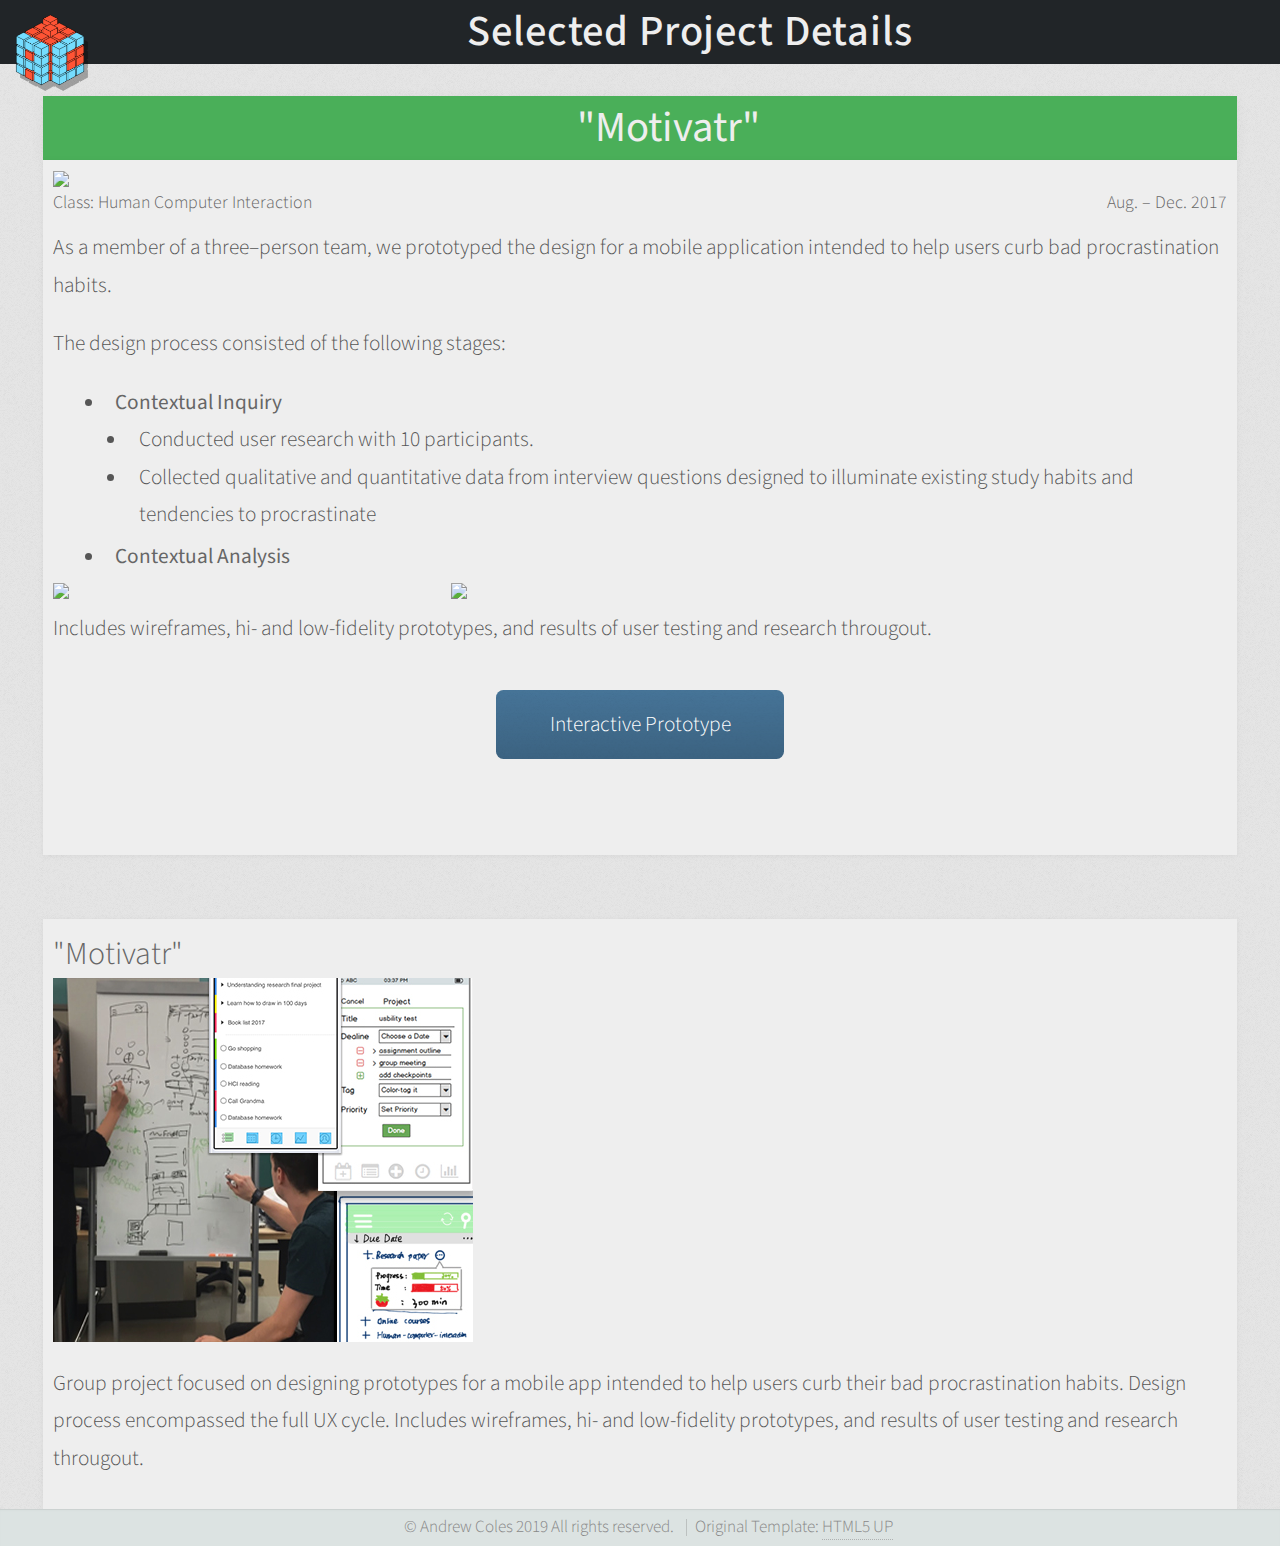
==== commit 61f353b2: "sticky header" ====
--- a/projects.html
+++ b/projects.html
@@ -17,128 +17,76 @@
 		<meta charset="utf-8" />
 		<meta name="viewport" content="width=device-width, initial-scale=1, user-scalable=no" />
 		<link rel="stylesheet" href="assets/css/main.css" />
+		<link rel="stylesheet" href="assets/css/projects.css" />
 
 		<style>
-
-			#main {
-				background-color: #f5fafa;
-			}
-
-			#page-header {
-				margin-left:0;
-				text-align: center;
-				background-color: #212528;
-				padding: 0.25em;
-
-			}
-				#page-header .icon {
-					float: left;
-					margin: -0.3em -2em 0 0;
-
-				}
-					#page-header h2 {
-						color: #eee;
-						margin: 0.3em;
-						font-weight: 500;
-						letter-spacing: 0.02em;
-					}
-
-			.project h3 {
-				text-align: center;
-				padding: 0 0 .4em 0;
-				font-weight: 400;
-			}
-			.project h4 {
-				font-size-adjust: .4
-			}
-			.project .imageleft {
-				float: left;
-				width: 40%;
-				height: auto;
-				padding: .6em 0 0 0;
-				margin: 0 1em 1em 0;
-			}
-			.project ul {
-				list-style: disc inside none;
-				overflow: auto;
-				margin-bottom: 0.2em;
-			}
-			.project p {
-				margin-top: 0.5em;
-				margin-bottom: 1em;
-				overflow: auto;
-
-			}
-			.project strong {
-				font-weight: 400
-			}
-
-			div.center{
-				margin: 2em 4em 4em 4em;
-				text-align: center;
-			}
-
 		</style>
 	</head>
-	<body class="is-preload" style="overflow: auto">
+	<body class="is-preload"> <!--style="overflow: auto">-->
 
 		<!-- Main -->
-			<div id="main" style="margin-left:0px; padding:0 0">
+			<div id="main">
 
-				<div id="page-header">
-					<a href="/index.html"><img class="icon" src="/images/android-chrome-192x192.png" /></a>
-					<header>
-						<h2>Selected Project Details</h2>
-					</header>
-				</div>
+				<a href="/index.html"><img id="icon" src="/images/android-chrome-192x192.png" /></a>
+				<header class="page-header" id="portfolio-header">
+					<h2 style="text-align: center;">Selected Project Details</h2>
+				</header>
 
-				<!-- Portfolio -->
-					<div class="container">
-						<div style="clear:both">
+			<!-- Portfolio -->
+				<div class="container">
 
-							<section class="project">
-								<a id="motivatr"><h3>"Motivatr"</h3></a>
-								<img class="imageleft" src="images/motivatr-cover.jpg"/>
+					<div class="header"><a id="motivatr"><h3>"Motivatr"</h3></a></div>
+						<section class="project">
 
+							<div class="row">
+								<div class="col-12"><img class="image fit" src="images/motivatr-cover-detail.jpg" /></div>
+							</div>
+
+
+							<div>
 								<h4>Class: Human Computer Interaction<span style="float: right">Aug. &ndash; Dec. 2017</span></h4>
-								<p>As a member of a three&ndash;person team, we prototyped the design for a mobile application design intended to help users curb bad procrastination habits.</p>
+								<p>As a member of a three&ndash;person team, we prototyped the design for a mobile application intended to help users curb bad procrastination habits.</p>
 
 								<p>The design process consisted of the following stages:
-								<ul style="padding:0 0 0 0;">
-
-									<li><strong>User Research</strong>
-										<ul>
-											<li>10 participants answered</li>
-											<ul>
-												<li>17 long answer interview questions</li>
-												<li>33 multiple choice survey questions</li>
-											</ul>
+								<ul >
+									<li><strong>Contextual Inquiry</strong>
+										<ul class="nested">
+											<li>Conducted user research with 10 participants.</li>
+											<li>Collected qualitative and quantitative data from interview questions designed to illuminate existing study habits and tendencies to procrastinate</li>
 										</ul>
 									</li>
-
-									<li><strong></strong>
+									<li><strong>Contextual Analysis</strong>
+										<ul class="nested">
+										</ul>
 									</li>
 								</ul>
 
-								<p>Includes wireframes, hi- and low-fidelity prototypes, and results of user testing and research througout.</p>
-
-								<div class="center">
-									<a class="button" href="https://invis.io/HBEGUFLJD">Interactive Prototype</a>
+								<div class="row">
+									<div class="col-4 col-12-mobile"><img class="image fit" src="images/waad1.jpg" /></div>
+									<div class="col-4 col-12-mobile"><img class="image fit" src="images/waad2.png" /></div>
 								</div>
 
-								<div style="clear:both"></div>
-							</section>
+								<p>Includes wireframes, hi- and low-fidelity prototypes, and results of user testing and research througout.</p>
+							</div>
 
-							<section class="project">
-								<a id="motivatr"><h3>"Motivatr"</h3></a>
-								<img class="imageleft" src="images/motivatr-cover.jpg" />
-								<p>Group project focused on designing prototypes for a  mobile app intended to help users curb their bad procrastination habits. Design process encompassed the full UX cycle. Includes wireframes, hi- and low-fidelity prototypes, and results of user testing and research througout.
-								</p>
-								<div style="clear:both"></div>
-							</section>
-						</div>
+							<div class="center">
+								<a class="button" href="https://invis.io/HBEGUFLJD">Interactive Prototype</a>
+							</div>
+
+							<div style="clear:both"></div>
+						</section>
+
+						<section class="project">
+							<a id="motivatr"><h3>"Motivatr"</h3></a>
+							<img class="imageleft" src="images/motivatr-cover.jpg" />
+							<p>Group project focused on designing prototypes for a  mobile app intended to help users curb their bad procrastination habits. Design process encompassed the full UX cycle. Includes wireframes, hi- and low-fidelity prototypes, and results of user testing and research througout.
+							</p>
+							<div style="clear:both"></div>
+						</section>
 					</div>
-				</div>
+			</div>
+
+
 		<!-- Footer -->
 			<div id="footer" style="padding: 0 0; margin-left:0; overflow:hidden">
 
@@ -157,6 +105,7 @@
 			<script src="assets/js/browser.min.js"></script>
 			<script src="assets/js/breakpoints.min.js"></script>
 			<script src="assets/js/util.js"></script>
+			<script src="assets/js/sticky-header.js"></script>
 <!--			<script src="assets/js/main.js"></script>-->
 
 	</body>
--- a/assets/css/projects.css
+++ b/assets/css/projects.css
@@ -0,0 +1,96 @@
+
+
+
+	/* The sticky class is added to the header with JS when it reaches its scroll position. Add some top padding to the page content to prevent sudden quick movement (as the header gets a new position at the top of the page (position:fixed and top:0) */
+
+			.sticky {
+				position: fixed;
+				top: 0;
+				width: 100%;
+				z-index: 6;
+			}
+				.sticky + .container {
+					padding-top: 3em;
+				}
+
+			.page-header {
+				margin: 0;
+				text-align: center;
+				background-color: #212528;
+
+			}
+				.page-header h2 {
+					color: #eee;
+					font-weight: 500;
+					letter-spacing: 0.02em;
+				}
+
+
+			#icon {
+					float: left;
+					width: 100px;
+					height: auto;
+					padding-bottom: -50px;
+					z-index: 7;
+				}
+
+
+			#main {
+				margin-left:0px;
+				padding:0 0 0 0;
+				background-image: url("/assets/css/images/overlay.png");
+				background-color: rgba(230, 230, 230, 1);
+			}
+
+
+
+			.container {
+				margin-top: 1.5em;
+			}
+
+
+			.container .header h3 {
+				box-shadow: 0 0.05em 0.30em 0 rgba(0, 0, 0, 0.05);
+				background-color: #4aaf59;
+				color: #eee;
+				text-align: center;
+				font-size: 2em;
+				font-weight: 400;
+			}
+
+
+			.project {
+				box-shadow: 0 0.05em 0.30em 0 rgba(0, 0, 0, 0.05);
+				padding: .5em;
+				background-color: #eee;
+				color: #565656;
+			}
+				.project h4 {
+					font-size-adjust: .4
+				}
+				.project ul {
+					list-style: disc inside none;
+					overflow: auto;
+					margin-bottom: 0.2em;
+				}
+				.project ul .nested {
+					list-style-position: outside;
+					padding-left:2em;
+				}
+				.project p {
+					margin-top: 0.5em;
+					margin-bottom: 1em;
+					overflow: auto;
+
+				}
+				.project strong {
+					font-weight: 400
+				}
+
+			div.center {
+				margin: 2em 4em 4em 4em;
+				text-align: center;
+			}
+
+
+
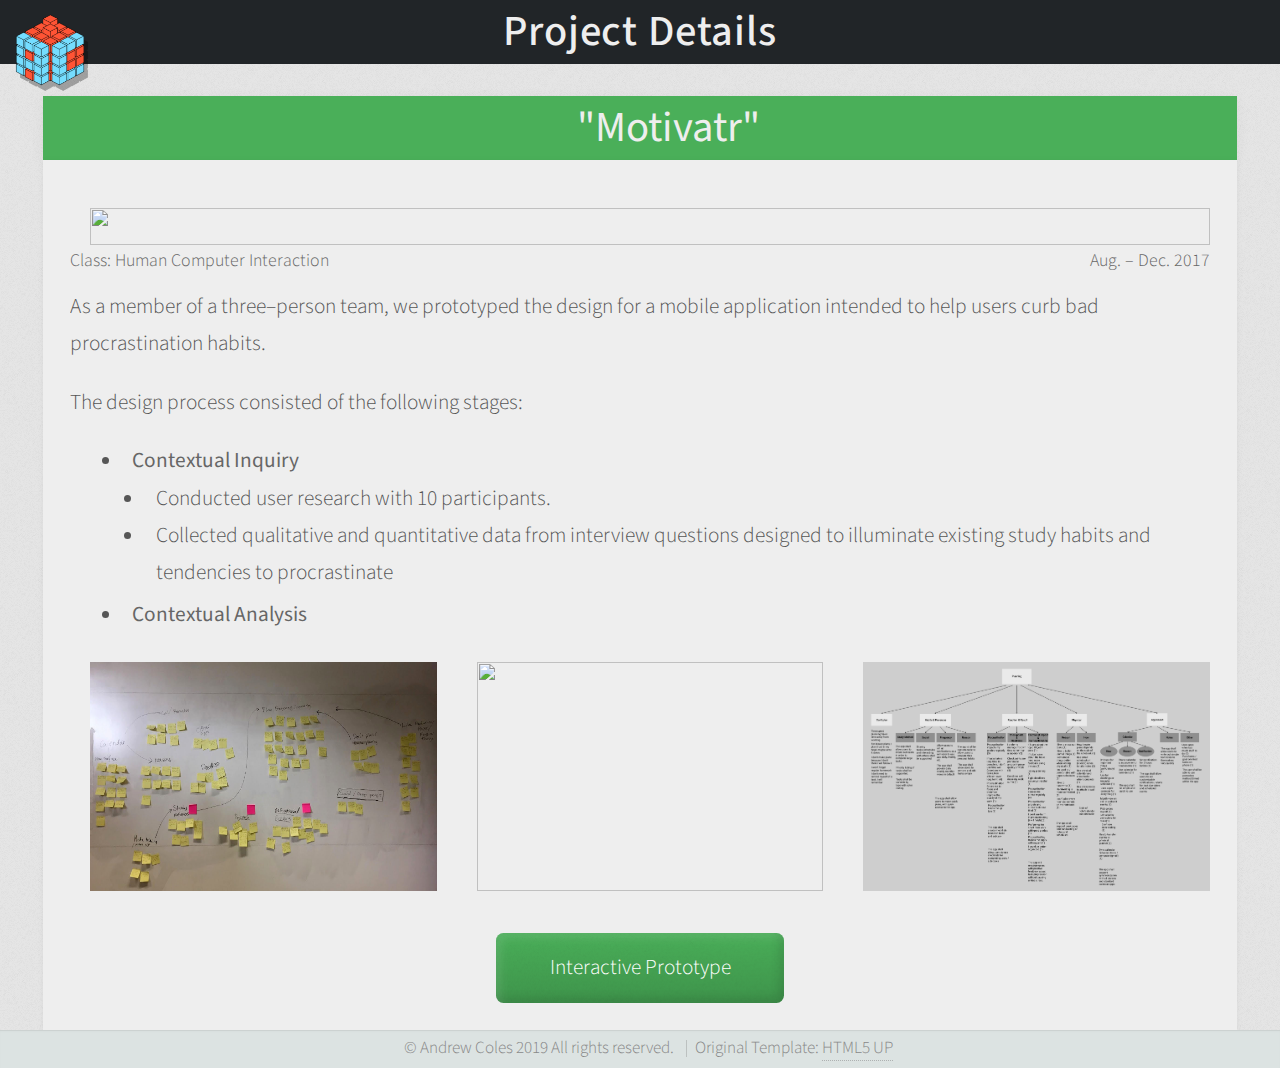
==== commit 4a02956e: "misc visual adjustments" ====
--- a/projects.html
+++ b/projects.html
@@ -27,63 +27,74 @@
 		<!-- Main -->
 			<div id="main">
 
-				<a href="/index.html"><img id="icon" src="/images/android-chrome-192x192.png" /></a>
 				<header class="page-header" id="portfolio-header">
-					<h2 style="text-align: center;">Selected Project Details</h2>
+					<div>
+					<a href="/index.html"><img id="icon" src="/images/android-chrome-192x192.png" /></a>
+					<h2 id="portfolio-header">Project Details</h2>
+					</div>
 				</header>
 
 			<!-- Portfolio -->
 				<div class="container">
 
-					<div class="header"><a id="motivatr"><h3>"Motivatr"</h3></a></div>
-						<section class="project">
+					<div class="header green">
+						<a id="motivatr"><h3>"Motivatr"</h3></a>
+					</div>
+
+					<section class="project">
+
+						<div class="row">
+							<div class="col-12"><img class="image fit" src="images/motivatr-cover-detail.jpg" /></div>
+						</div>
+
+
+						<div>
+							<h4>Class: Human Computer Interaction<span style="float: right">Aug. &ndash; Dec. 2017</span></h4>
+							<p>As a member of a three&ndash;person team, we prototyped the design for a mobile application intended to help users curb bad procrastination habits.</p>
+
+							<p>The design process consisted of the following stages:
+							<ul >
+								<li><strong>Contextual Inquiry</strong>
+									<ul class="nested">
+										<li>Conducted user research with 10 participants.</li>
+										<li>Collected qualitative and quantitative data from interview questions designed to illuminate existing study habits and tendencies to procrastinate</li>
+									</ul>
+								</li>
+								<li><strong>Contextual Analysis</strong>
+									<ul class="nested">
+									</ul>
+								</li>
+							</ul>
 
 							<div class="row">
-								<div class="col-12"><img class="image fit" src="images/motivatr-cover-detail.jpg" /></div>
+								<div class="col-4 col-12-mobile">
+									<a href="images/waad1.jpg">
+									<img class="image fit" src="images/waad1.jpg" />
+									</a>
+								</div>
+								<div class="col-4 col-12-mobile">
+									<a href="images/waad2.png">
+									<img class="image fit" src="images/waad2.png" />
+									</a>
+								</div>
+
+								<div class="col-4 col-12-mobile">
+									<a href="images/waad3.png">
+									<img class="image fit" src="images/waad3.png" />
+									</a>
+								</div>
 							</div>
 
+						</div>
 
-							<div>
-								<h4>Class: Human Computer Interaction<span style="float: right">Aug. &ndash; Dec. 2017</span></h4>
-								<p>As a member of a three&ndash;person team, we prototyped the design for a mobile application intended to help users curb bad procrastination habits.</p>
+						<div class="center">
+							<a class="green button" href="https://invis.io/HBEGUFLJD">Interactive Prototype</a>
+						</div>
 
-								<p>The design process consisted of the following stages:
-								<ul >
-									<li><strong>Contextual Inquiry</strong>
-										<ul class="nested">
-											<li>Conducted user research with 10 participants.</li>
-											<li>Collected qualitative and quantitative data from interview questions designed to illuminate existing study habits and tendencies to procrastinate</li>
-										</ul>
-									</li>
-									<li><strong>Contextual Analysis</strong>
-										<ul class="nested">
-										</ul>
-									</li>
-								</ul>
+						<div style="clear:both"></div>
+					</section>
 
-								<div class="row">
-									<div class="col-4 col-12-mobile"><img class="image fit" src="images/waad1.jpg" /></div>
-									<div class="col-4 col-12-mobile"><img class="image fit" src="images/waad2.png" /></div>
-								</div>
-
-								<p>Includes wireframes, hi- and low-fidelity prototypes, and results of user testing and research througout.</p>
-							</div>
-
-							<div class="center">
-								<a class="button" href="https://invis.io/HBEGUFLJD">Interactive Prototype</a>
-							</div>
-
-							<div style="clear:both"></div>
-						</section>
-
-						<section class="project">
-							<a id="motivatr"><h3>"Motivatr"</h3></a>
-							<img class="imageleft" src="images/motivatr-cover.jpg" />
-							<p>Group project focused on designing prototypes for a  mobile app intended to help users curb their bad procrastination habits. Design process encompassed the full UX cycle. Includes wireframes, hi- and low-fidelity prototypes, and results of user testing and research througout.
-							</p>
-							<div style="clear:both"></div>
-						</section>
-					</div>
+				</div>
 			</div>
 
 
--- a/assets/css/main.css
+++ b/assets/css/main.css
@@ -1959,6 +1959,9 @@
 			-webkit-transition: background-color 0.35s ease-in-out;
 			-ms-transition: background-color 0.35s ease-in-out;
 			transition: background-color 0.35s ease-in-out;
+			box-shadow:
+				inset 5px 5px 10px rgba(255,255,255,0.1),
+				inset -5px -5px 10px rgba(0, 0, 0, 0.1);
 		}
 
 			input[type="button"]:hover,
--- a/assets/css/projects.css
+++ b/assets/css/projects.css
@@ -1,96 +1,118 @@
 
 
 
-	/* The sticky class is added to the header with JS when it reaches its scroll position. Add some top padding to the page content to prevent sudden quick movement (as the header gets a new position at the top of the page (position:fixed and top:0) */
+/* The sticky class is added to the header with JS when it reaches its scroll position. Add some top padding to the page content to prevent sudden quick movement (as the header gets a new position at the top of the page (position:fixed and top:0) */
 
-			.sticky {
-				position: fixed;
-				top: 0;
-				width: 100%;
-				z-index: 6;
-			}
-				.sticky + .container {
-					padding-top: 3em;
-				}
+.page-header {
+	width: 100%;
+	margin: 0;
+	background-color: #212528;
 
-			.page-header {
-				margin: 0;
-				text-align: center;
-				background-color: #212528;
+}
+	.page-header h2 {
+		text-align: center;
+		color: #eee;
+		font-weight: 500;
+		letter-spacing: 0.02em;
+	}
+header > div {
+	padding-right: 100px;
+}
 
-			}
-				.page-header h2 {
-					color: #eee;
-					font-weight: 500;
-					letter-spacing: 0.02em;
-				}
+#icon {
+		float: left;
+		width: 100px;
+		height: auto;
+		padding-bottom: -50px;
+		z-index: 7;
+	}
 
 
-			#icon {
-					float: left;
-					width: 100px;
-					height: auto;
-					padding-bottom: -50px;
-					z-index: 7;
-				}
+#main {
+	margin-left:0px;
+	padding:0 0 0 0;
+	background-image: url("/assets/css/images/overlay.png");
+	background-color: rgba(230, 230, 230, 1);
+}
 
 
-			#main {
-				margin-left:0px;
-				padding:0 0 0 0;
-				background-image: url("/assets/css/images/overlay.png");
-				background-color: rgba(230, 230, 230, 1);
-			}
+.container {
+	margin-top: 1.5em;
+}
+
+.container .header h3 {
+	box-shadow: 0 0.05em 0.30em 0 rgba(0, 0, 0, 0.05);
+	color: #eee;
+	text-align: center;
+	font-size: 2em;
+	font-weight: 400;
+}
+
+.green {
+	background-color: #4aaf59;
+}
+.green:hover {
+	background-color: #54C862;
+}
 
 
+.project {
+	box-shadow: 0 0.05em 0.30em 0 rgba(0, 0, 0, 0.05);
+	padding: 1.3em;
+	background-color: #eee;
+	color: #565656;
+}
+	.project h4 {
+		font-size-adjust: .4
+	}
+	.project ul {
+		list-style: disc inside none;
+		overflow: auto;
+		margin-bottom: 0.2em;
+	}
+	.project ul .nested {
+		list-style-position: outside;
+		padding-left:2em;
+	}
+	.project p {
+		margin-top: 0.5em;
+		margin-bottom: 1em;
+		overflow: auto;
 
-			.container {
-				margin-top: 1.5em;
-			}
+	}
+	.project strong {
+		font-weight: 400
+	}
+
+.fit {
+	height: 100%;
+}
+
+.row > * {
+	padding: 40px 0 0 40px;
+}
+
+.center {
+	text-align: center;
+}
 
 
-			.container .header h3 {
-				box-shadow: 0 0.05em 0.30em 0 rgba(0, 0, 0, 0.05);
-				background-color: #4aaf59;
-				color: #eee;
-				text-align: center;
-				font-size: 2em;
-				font-weight: 400;
-			}
+.button {
+	margin: 2em 1em 0em 1em;
+}
 
 
-			.project {
-				box-shadow: 0 0.05em 0.30em 0 rgba(0, 0, 0, 0.05);
-				padding: .5em;
-				background-color: #eee;
-				color: #565656;
-			}
-				.project h4 {
-					font-size-adjust: .4
-				}
-				.project ul {
-					list-style: disc inside none;
-					overflow: auto;
-					margin-bottom: 0.2em;
-				}
-				.project ul .nested {
-					list-style-position: outside;
-					padding-left:2em;
-				}
-				.project p {
-					margin-top: 0.5em;
-					margin-bottom: 1em;
-					overflow: auto;
-
-				}
-				.project strong {
-					font-weight: 400
-				}
-
-			div.center {
-				margin: 2em 4em 4em 4em;
-				text-align: center;
-			}
+.sticky {
+	position: fixed;
+	top: 0;
+	width: 100%;
+	z-index: 6;
+}
+	.sticky + .container {
+		padding-top: 3em;
+	}
+	.sticky > div {
+		padding-right: 0;
+	}
 
 
-
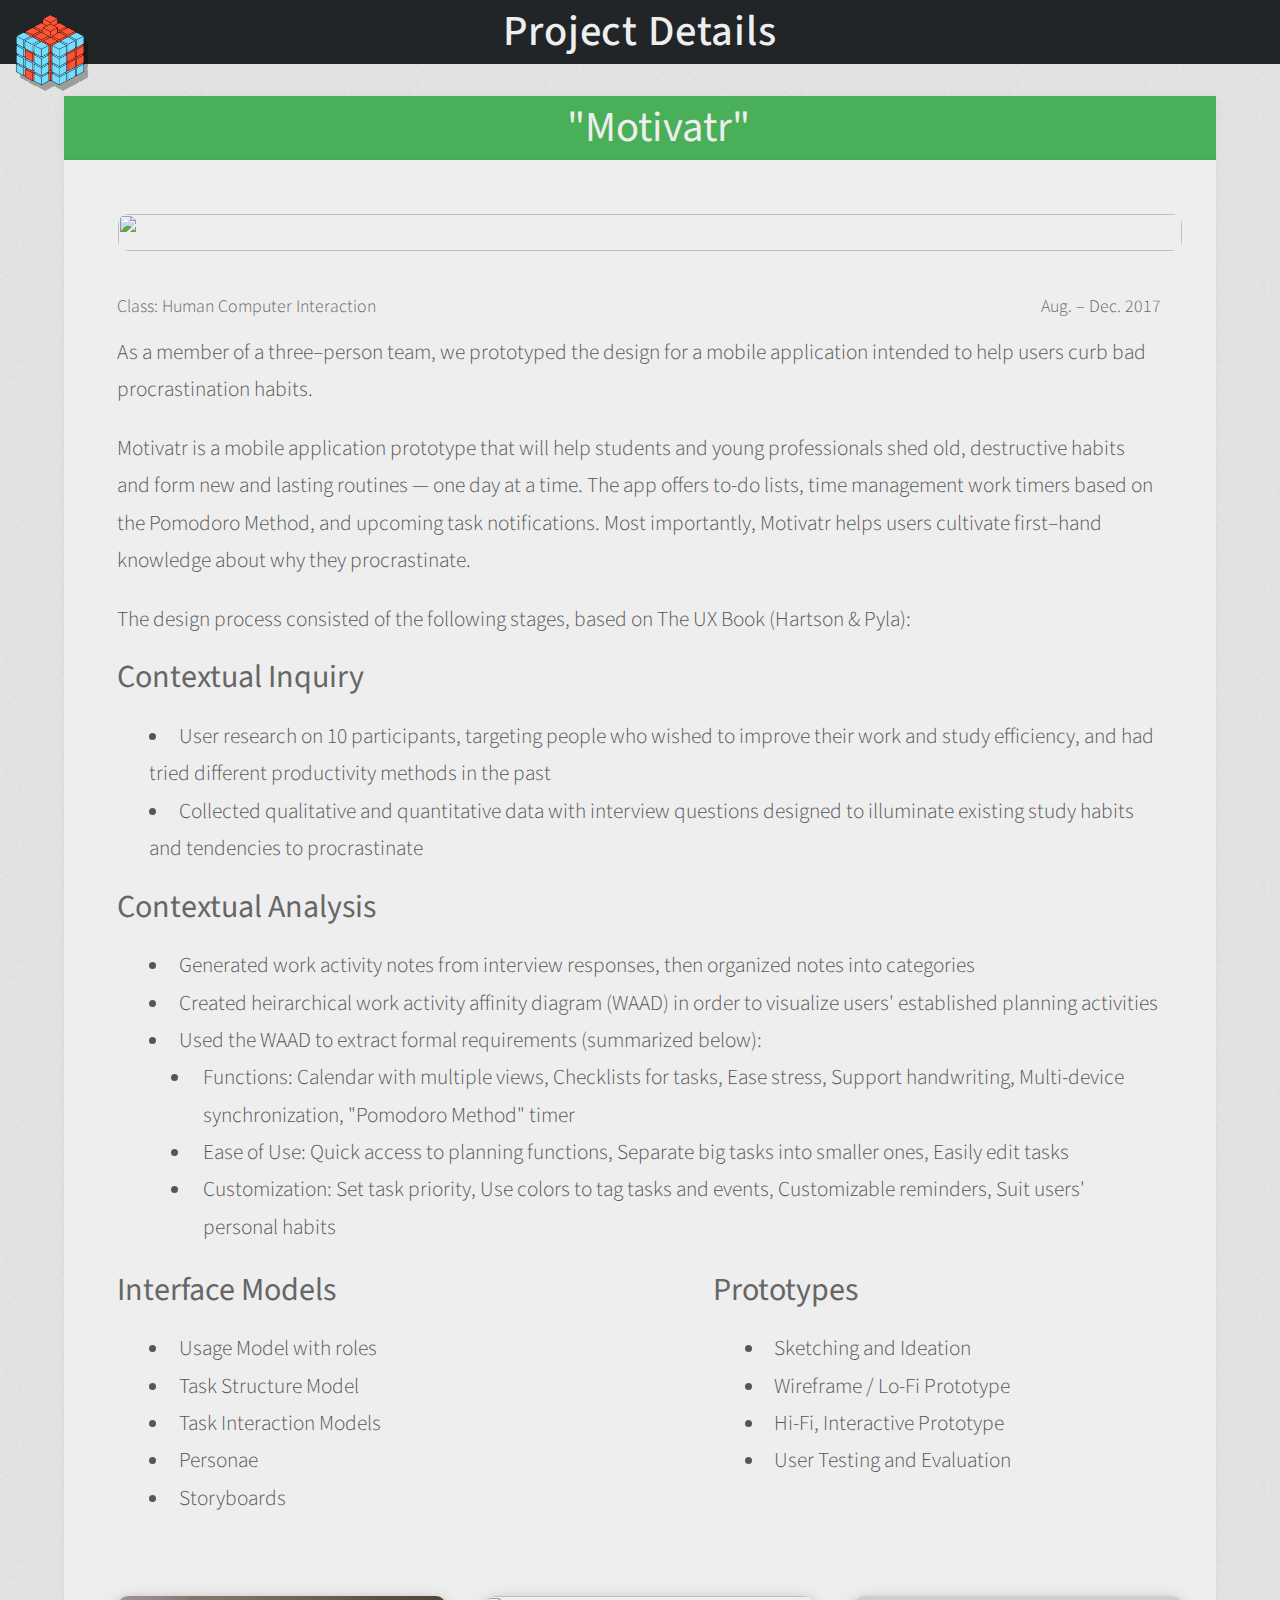
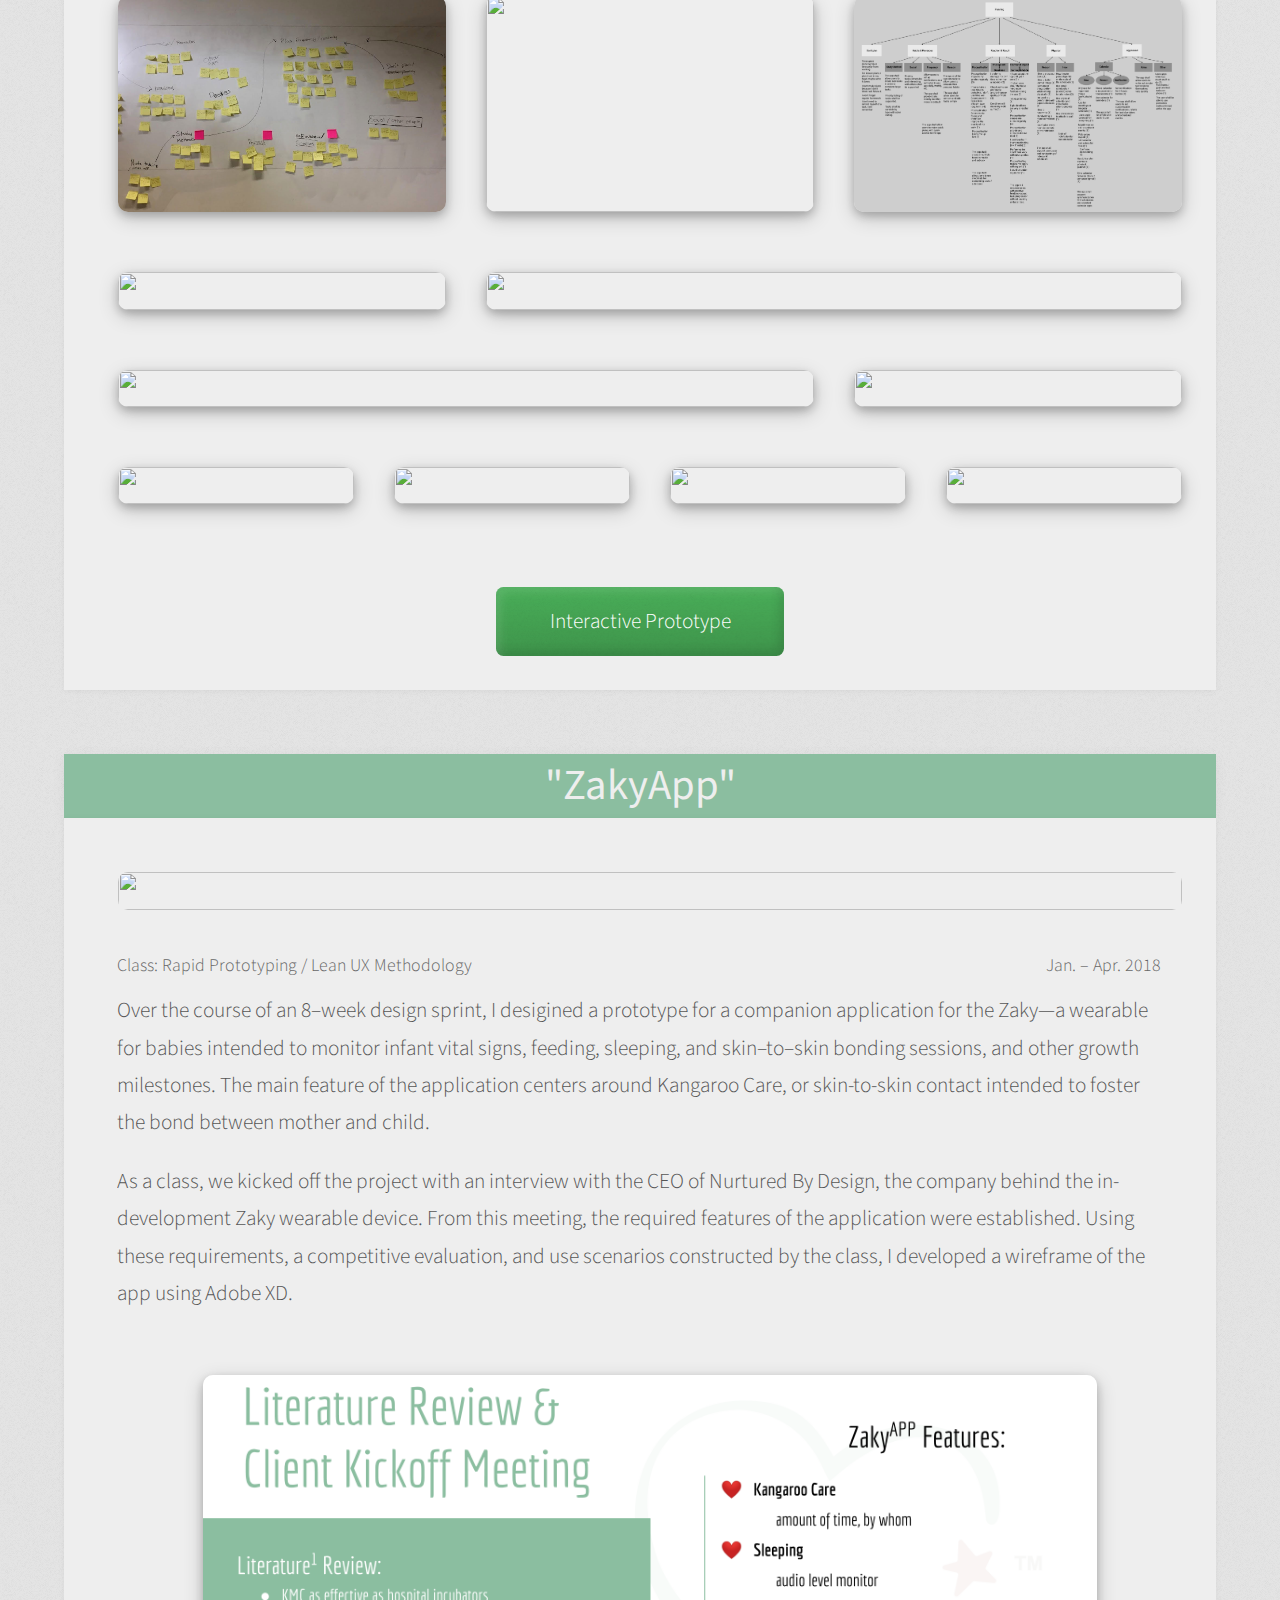
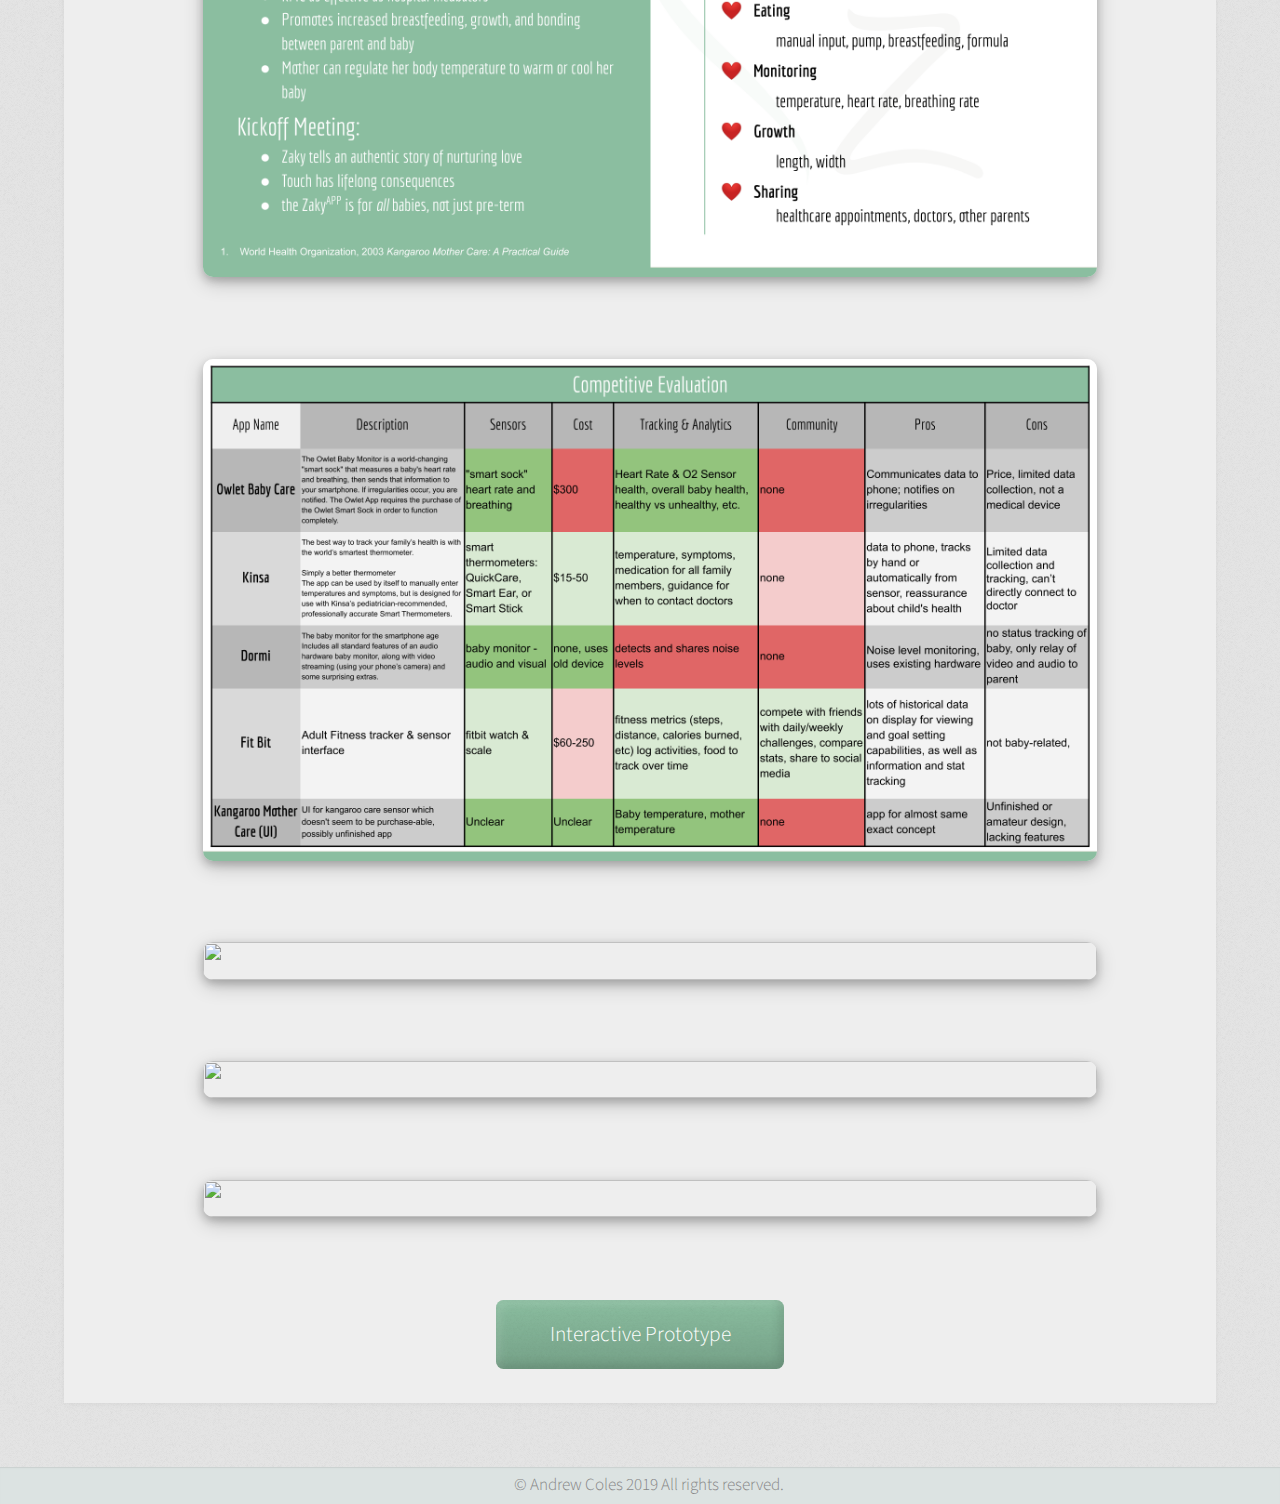
==== commit 37753afe: "updated zaky" ====
--- a/projects.html
+++ b/projects.html
@@ -22,7 +22,7 @@
 		<style>
 		</style>
 	</head>
-	<body class="is-preload"> <!--style="overflow: auto">-->
+	<body> <!--style="overflow: auto">-->
 
 		<!-- Main -->
 			<div id="main">
@@ -40,32 +40,91 @@
 					<div class="header green">
 						<a id="motivatr"><h3>"Motivatr"</h3></a>
 					</div>
-
 					<section class="project">
 
 						<div class="row">
-							<div class="col-12"><img class="image fit" src="images/motivatr-cover-detail.jpg" /></div>
-						</div>
-
-
-						<div>
-							<h4>Class: Human Computer Interaction<span style="float: right">Aug. &ndash; Dec. 2017</span></h4>
-							<p>As a member of a three&ndash;person team, we prototyped the design for a mobile application intended to help users curb bad procrastination habits.</p>
-
-							<p>The design process consisted of the following stages:
-							<ul >
-								<li><strong>Contextual Inquiry</strong>
+							<div class="col-12"><img class="image fit noshadow" src="images/motivatr-cover-detail.jpg" /></div>
+						</div>
+
+
+						<div class="shrink-margin">
+							<h4>
+								Class: Human Computer Interaction
+								<span style="float: right">
+									Aug. &ndash; Dec. 2017
+								</span>
+							</h4>
+
+							<p>
+								As a member of a three&ndash;person team, we prototyped the design for a mobile application intended to help users curb bad procrastination habits.
+							</p>
+
+							<p>
+								Motivatr is a mobile application prototype that will help students and young professionals shed old, destructive habits and form new and lasting routines &mdash; one day at a time. The app offers to-do lists, time management work timers based on the Pomodoro Method, and upcoming task notifications. Most importantly, Motivatr helps users cultivate first&ndash;hand knowledge about why they procrastinate.
+							</p>
+
+							<p>
+								The design process consisted of the following stages, based on The UX Book (Hartson &amp; Pyla):
+							</p>
+							<strong>
+								Contextual Inquiry
+							</strong>
+							<ul class="nested">
+								<li>User research on 10 participants, targeting people who wished to improve their work and study efficiency, and had tried different productivity methods in the past</li>
+								<li>Collected qualitative and quantitative data with interview questions designed to illuminate existing study habits and tendencies to procrastinate</li>
+							</ul>
+							<strong>
+								Contextual Analysis
+							</strong>
+							<ul class="nested">
+								<li>Generated work activity notes from interview responses, then organized notes into categories</li>
+								<li>Created heirarchical work activity affinity diagram (WAAD) in order to visualize users' established planning activities</li>
+								<li>Used the WAAD to extract formal requirements (summarized below):
 									<ul class="nested">
-										<li>Conducted user research with 10 participants.</li>
-										<li>Collected qualitative and quantitative data from interview questions designed to illuminate existing study habits and tendencies to procrastinate</li>
-									</ul>
-								</li>
-								<li><strong>Contextual Analysis</strong>
-									<ul class="nested">
+										<li>Functions: Calendar with multiple views, Checklists for tasks, Ease stress, Support handwriting, Multi-device synchronization, "Pomodoro Method" timer
+										</li>
+
+										<li>Ease of Use: Quick access to planning functions, Separate big tasks into smaller ones, Easily edit tasks
+										</li>
+
+										<li>Customization: Set task priority, Use colors to tag tasks and events, Customizable reminders, Suit users' personal habits
+										</li>
 									</ul>
 								</li>
 							</ul>
-
+							<div style="">
+								<span style="float:right; padding-right: 7em;">
+									<strong>
+										Prototypes
+									</strong>
+									<ul class="nested">
+										<li>Sketching and Ideation</li>
+										<li>Wireframe / Lo-Fi Prototype</li>
+										<li>Hi-Fi, Interactive Prototype</li>
+										<li>User Testing and Evaluation</li>
+									</ul>
+								</span>
+
+								<div >
+									<strong>
+										Interface Models
+									</strong>
+									<ul class="nested">
+										<li>Usage Model with roles</li>
+										<li>Task Structure Model</li>
+										<li>Task Interaction Models</li>
+										<li>Personae</li>
+										<li>Storyboards</li>
+									</ul>
+								</div>
+							</div>
+						</div>
+
+						<div>
+							<br />
+						</div>
+
+						<div style="clear:both;">
 							<div class="row">
 								<div class="col-4 col-12-mobile">
 									<a href="images/waad1.jpg">
@@ -85,6 +144,56 @@
 								</div>
 							</div>
 
+							<div class="row">
+								<div class="col-4 col-12-mobile">
+									<a href="images/usage-model.png">
+									<img class="image fit" src="images/usage-model.png"/>
+									</a>
+								</div>
+								<div class="col-8 col-12-mobile">
+									<a href="images/task-structure.jpg">
+									<img class="image fit" src="images/task-structure.jpg" />
+									</a>
+								</div>
+
+							</div>
+
+							<div class="row">
+								<div class="col-8 col-12-mobile">
+									<a href="images/persona.png">
+									<img class="image fit" src="images/persona.png"/>
+									</a>
+								</div>
+								<div class="col-4 col-12-mobile">
+									<a href="images/storyboard.png">
+									<img class="image fit" src="images/storyboard.png" />
+									</a>
+								</div>
+							</div>
+
+							<div class="row" >
+								<div class="col-3 col-6-mobile">
+									<a href="images/sketch1.jpg">
+									<img class="image fit" src="images/sketch1.jpg" />
+									</a>
+								</div>
+								<div class="col-3 col-6-mobile">
+									<a href="images/sketch6.png">
+									<img class="image fit" src="images/sketch6.png" />
+									</a>
+								</div>
+								<div class="col-3 col-6-mobile">
+									<a href="images/wireframe1.png">
+									<img class="image fit" src="images/wireframe1.png" />
+									</a>
+								</div>
+								<div class="col-3 col-6-mobile">
+									<a href="images/hifi1.png">
+									<img class="image fit" src="images/hifi1.png" />
+									</a>
+								</div>
+							</div>
+
 						</div>
 
 						<div class="center">
@@ -94,17 +203,89 @@
 						<div style="clear:both"></div>
 					</section>
 
+
+				  	<div class="header light-green">
+						<a id="zaky"><h3>"ZakyApp"</h3></a>
+					</div>
+					<section class="project">
+
+						<div class="row">
+							<div class="col-12"><img class="image fit noshadow" src="images/zaky-cover-detail.jpg" /></div>
+						</div>
+
+
+						<div class="shrink-margin">
+							<h4>Class: Rapid Prototyping / Lean UX Methodology<span style="float: right">Jan. &ndash; Apr. 2018</span></h4>
+							<p>
+								Over the course of an 8&ndash;week design sprint, I desigined a prototype for a companion application for the Zaky&mdash;a wearable for babies intended to monitor infant vital signs, feeding, sleeping, and skin&ndash;to&ndash;skin bonding sessions, and other growth milestones. The main feature of the application centers around Kangaroo Care, or skin-to-skin contact intended to foster the bond between mother and child.
+							</p>
+							<p>
+								As a class, we kicked off the project with an interview with the CEO of Nurtured By Design, the company behind the in-development Zaky wearable device. From this meeting, the required features of the application were established. Using these requirements, a competitive evaluation, and use scenarios constructed by the class, I developed a wireframe of the app using Adobe XD.
+							</p>
+						</div>
+						<div>
+							<div class="smaller">
+								<div class="row">
+									<div class="col-12 col-12-mobile">
+										<a href="images/zaky-lit-review.png">
+										<img class="image fit" src="images/zaky-lit-review.png" />
+										</a>
+									</div>
+								</div>
+
+								<div class="row">
+									<div class="col-12 col-12-mobile">
+										<a href="images/zaky-comp-eval.png">
+										<img class="image fit" src="images/zaky-comp-eval.png" />
+										</a>
+									</div>
+								</div>
+
+								<div class="row">
+									<div class="col-12 col-12-mobile">
+										<a href="images/zaky-scenario.png">
+										<img class="image fit" src="images/zaky-scenario.png" />
+										</a>
+									</div>
+								</div>
+
+								<div class="row">
+									<div class="col-12 col-12-mobile">
+										<a href="images/zaky-lo-fi.png">
+										<img class="image fit" src="images/zaky-lo-fi.png" />
+										</a>
+									</div>
+								</div>
+
+								<div class="row">
+									<div class="col-12 col-12-mobile">
+										<a href="images/zaky-usability-testing.png">
+										<img class="image fit" src="images/zaky-usability-testing.png" />
+										</a>
+									</div>
+								</div>
+
+							</div>
+
+						</div>
+
+						<div class="center">
+							<a class="light-green button" href="https://invis.io/HBEGUFLJD">Interactive Prototype</a>
+						</div>
+
+						<div style="clear:both"></div>
+					</section>
+
 				</div>
 			</div>
 
 
 		<!-- Footer -->
-			<div id="footer" style="padding: 0 0; margin-left:0; overflow:hidden">
+			<div id="footer" style="padding: 0 0 ; margin-left:0; overflow:hidden">
 
 				<!-- Copyright -->
 					<ul class="copyright">
 						<li>&copy; Andrew Coles 2019 All rights reserved.</li>
-						<li>Original Template: <a href="http://html5up.net">HTML5 UP</a></li>
 					</ul>
 
 			</div>
--- a/assets/css/projects.css
+++ b/assets/css/projects.css
@@ -27,17 +27,35 @@
 		z-index: 7;
 	}
 
-
 #main {
 	margin-left:0px;
 	padding:0 0 0 0;
 	background-image: url("/assets/css/images/overlay.png");
-	background-color: rgba(230, 230, 230, 1);
+	background-color: rgba(0,0,0,0.1);
+}
+
+.green {
+	background-color: #4aaf59;
+}
+
+	.green:hover.button{
+		background-color: #5FBB6B;
+	}
+
+
+.light-green {
+	background-color: #8bbea0;
+}
+
+	.light-green:hover.button {
+		background-color: #9DD8BE;
 }
 
 
 .container {
 	margin-top: 1.5em;
+	padding: 3em;
+	padding-top: 0;
 }
 
 .container .header h3 {
@@ -46,33 +64,29 @@
 	text-align: center;
 	font-size: 2em;
 	font-weight: 400;
+
 }
-
-.green {
-	background-color: #4aaf59;
-}
-.green:hover {
-	background-color: #54C862;
-}
-
 
 .project {
 	box-shadow: 0 0.05em 0.30em 0 rgba(0, 0, 0, 0.05);
-	padding: 1.3em;
+	padding: 1.6em;
 	background-color: #eee;
 	color: #565656;
 }
 	.project h4 {
-		font-size-adjust: .4
+		font-size-adjust: .4;
 	}
 	.project ul {
 		list-style: disc inside none;
 		overflow: auto;
-		margin-bottom: 0.2em;
+		margin-top: 1em;
+		margin-bottom: 1em;
 	}
 	.project ul .nested {
 		list-style-position: outside;
 		padding-left:2em;
+		margin-top: 0em;
+		margin-bottom: 0.2em;
 	}
 	.project p {
 		margin-top: 0.5em;
@@ -81,15 +95,28 @@
 
 	}
 	.project strong {
-		font-weight: 400
+		font-size: 1.5em;
+		font-weight: 400;
+		vertical-align: bottom;
 	}
 
 .fit {
 	height: 100%;
+	border-radius: 10px;
+	object-fit: cover;
+	box-shadow: 0 4px 8px 0 rgba(0, 0, 0, 0.2), 0 6px 20px 0 rgba(0, 0, 0, 0.19);
+}
+
+.noshadow {
+	box-shadow:0 0 0;
 }
 
 .row > * {
-	padding: 40px 0 0 40px;
+	padding: 40px 0 40px 40px;
+}
+
+.smaller .row{
+	padding: 1em 4em 0em 4em;
 }
 
 .center {
@@ -116,3 +143,6 @@
 	}
 
 
+.shrink-margin {
+	margin: 0 1em 0 0.9em;
+}
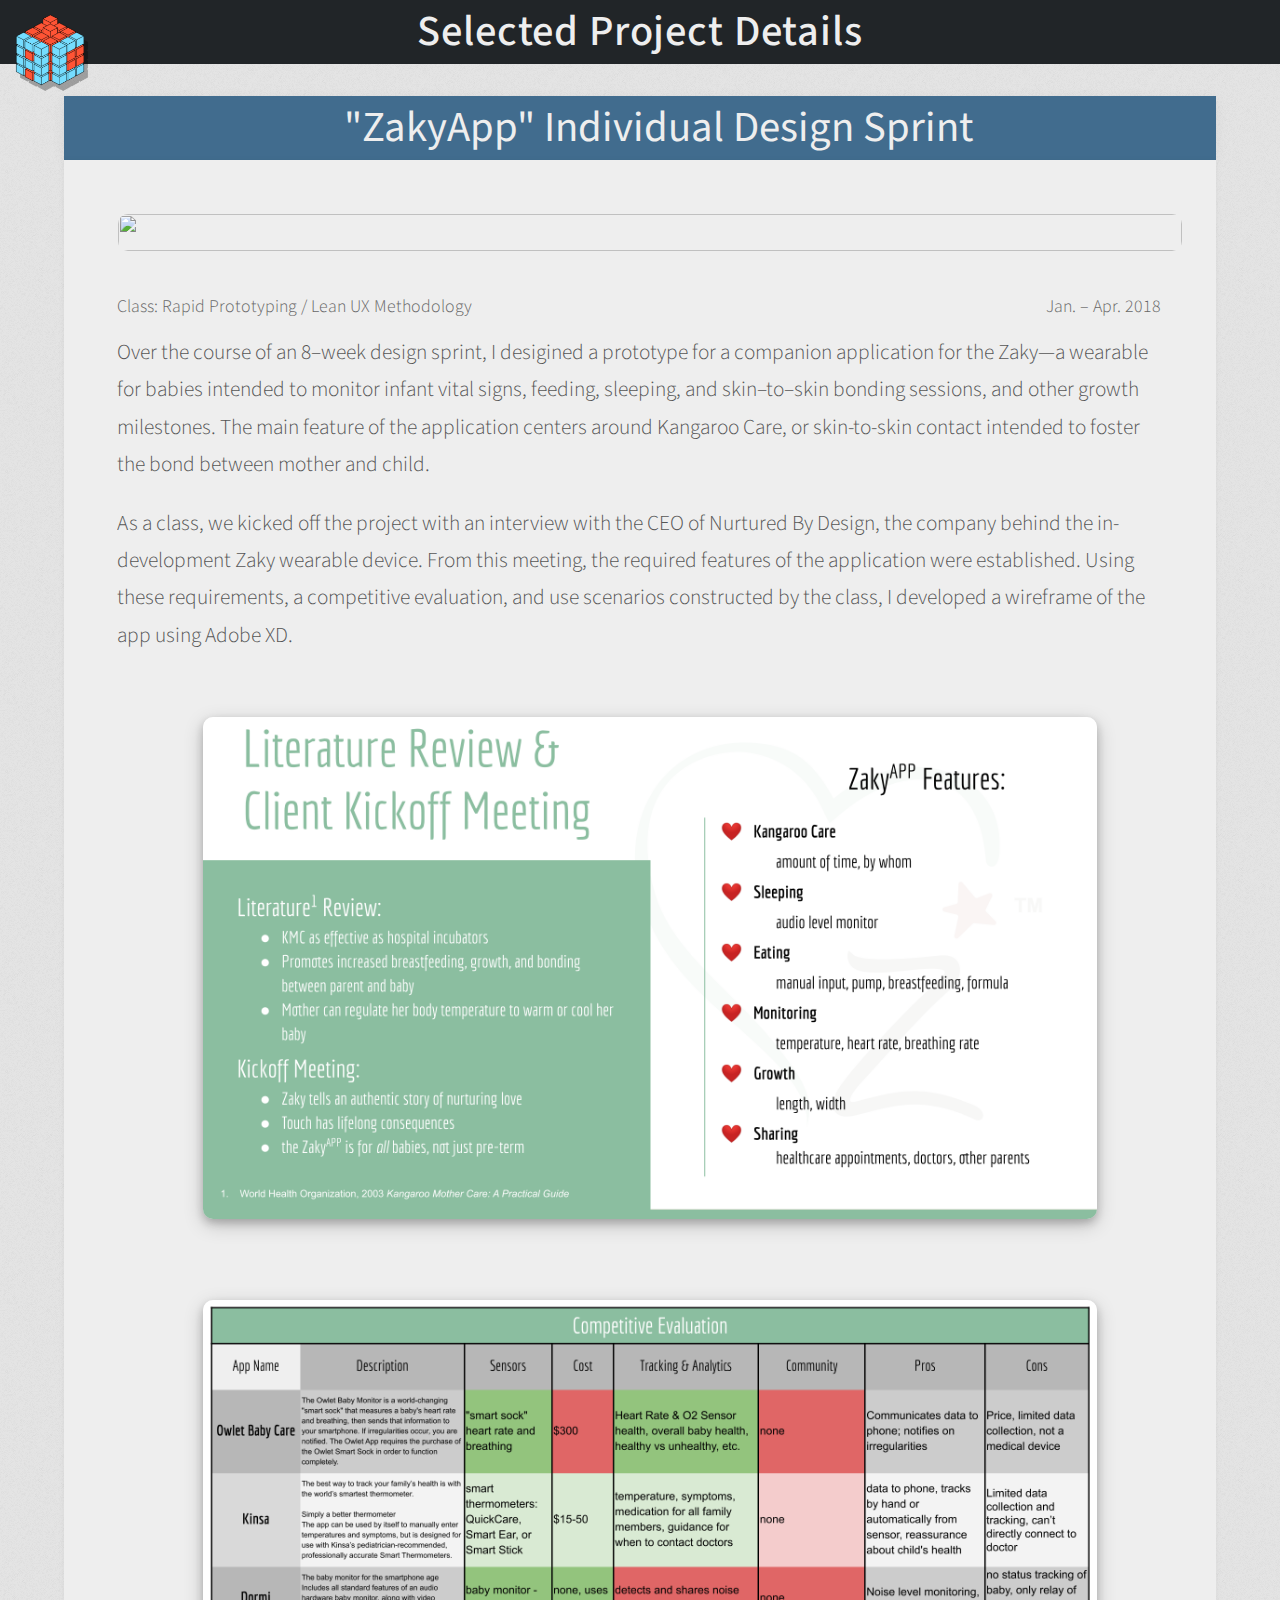
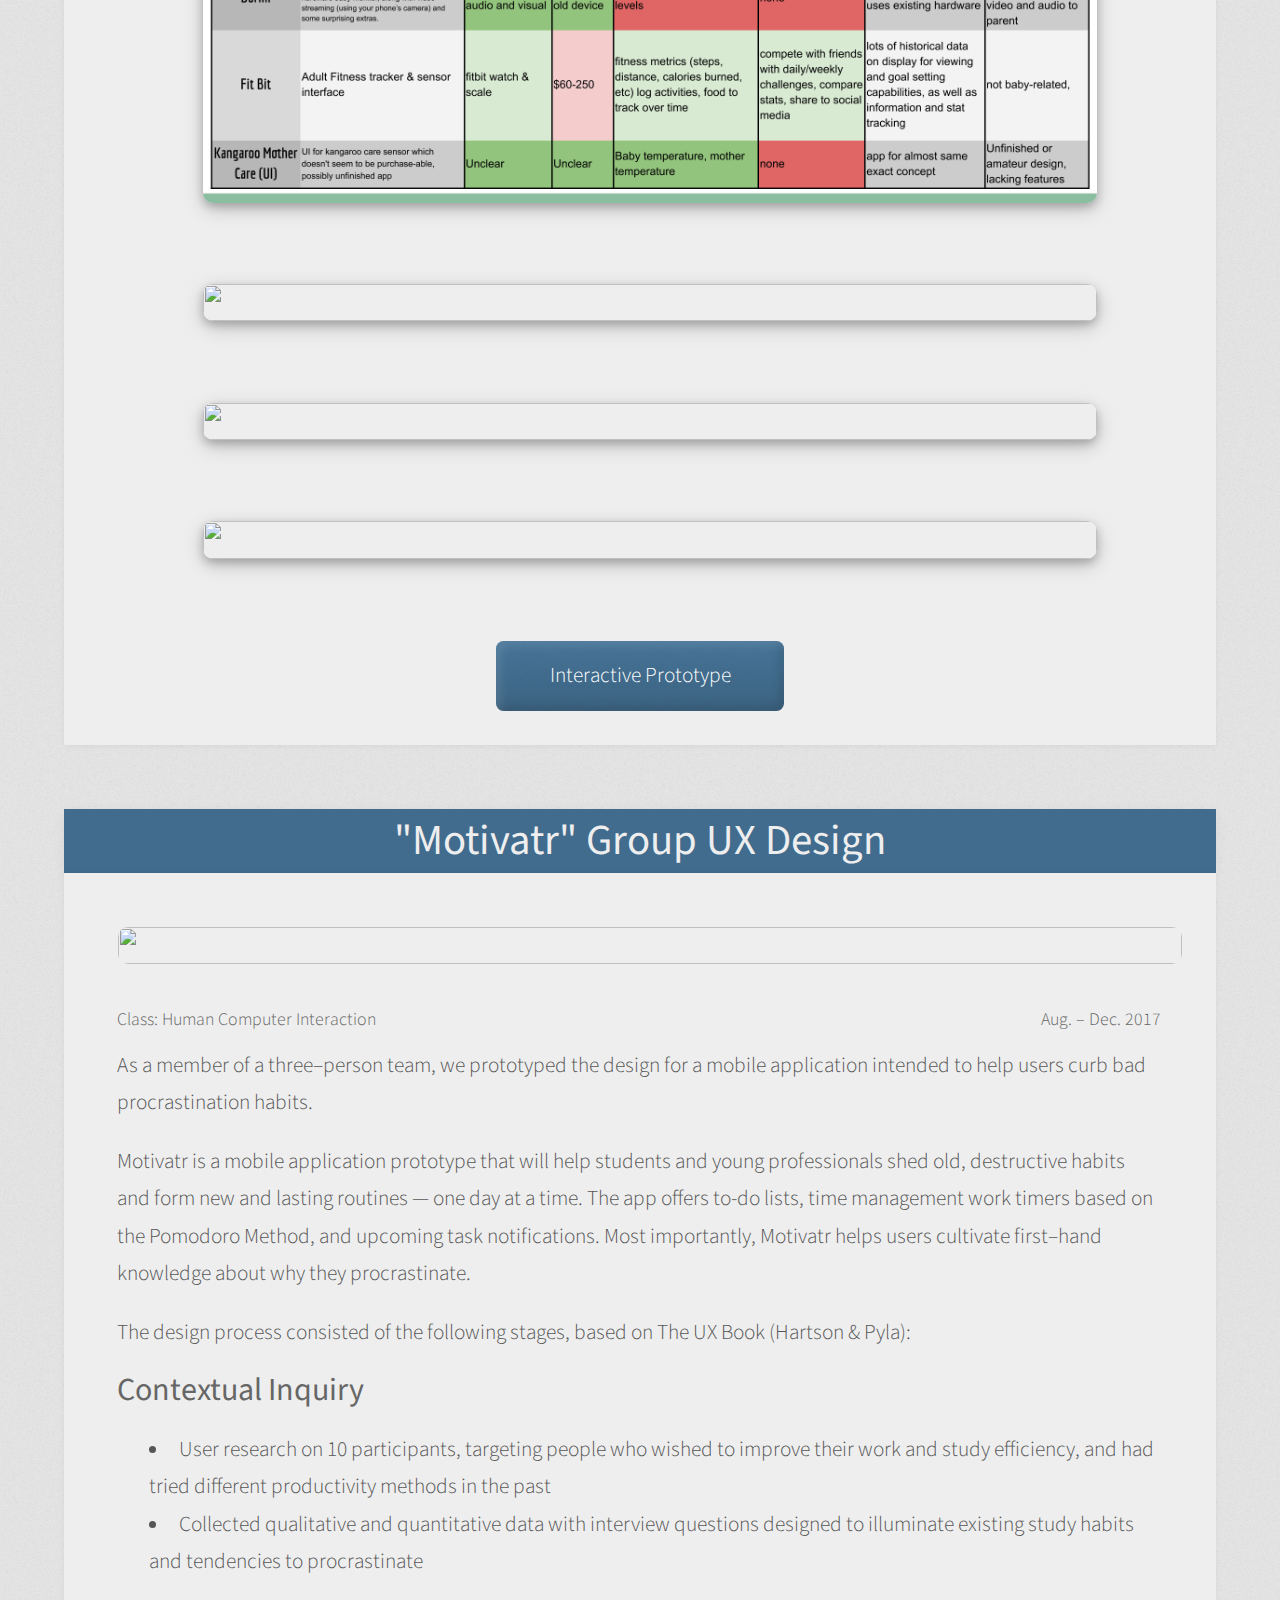
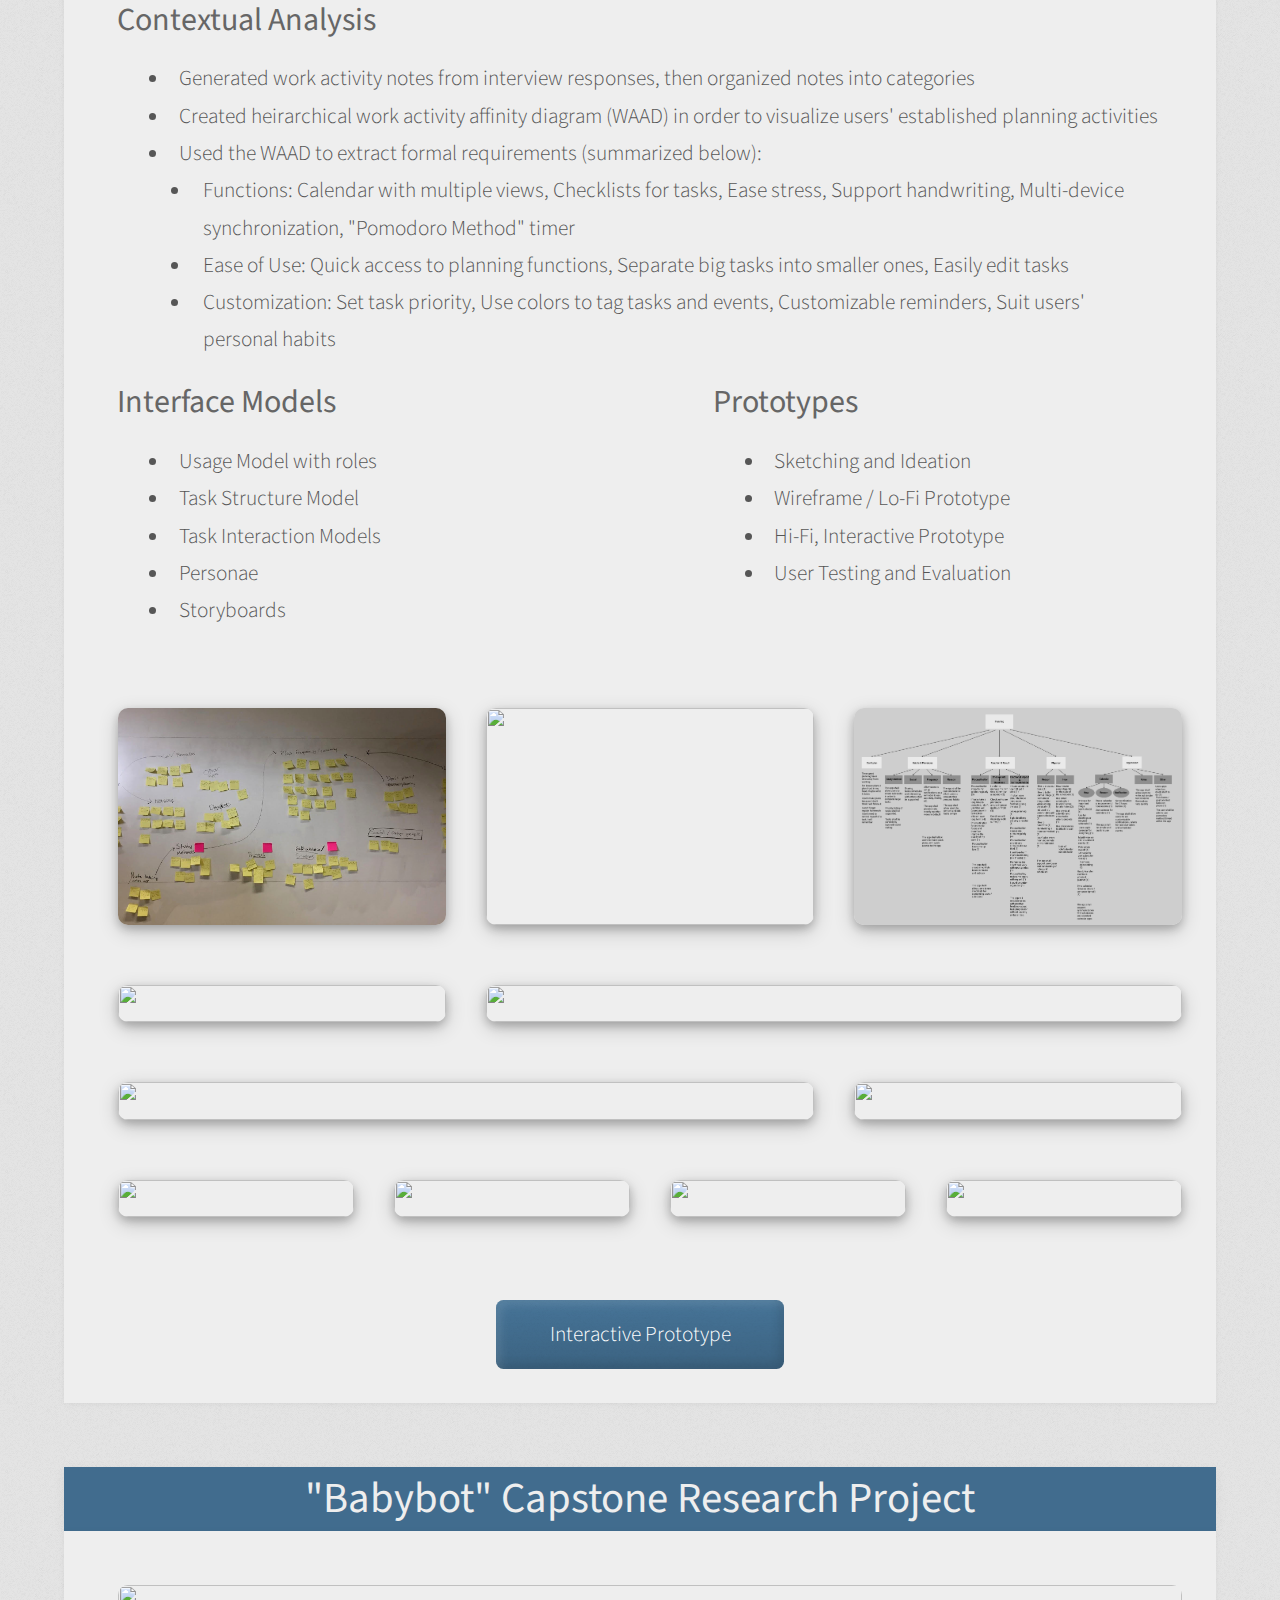
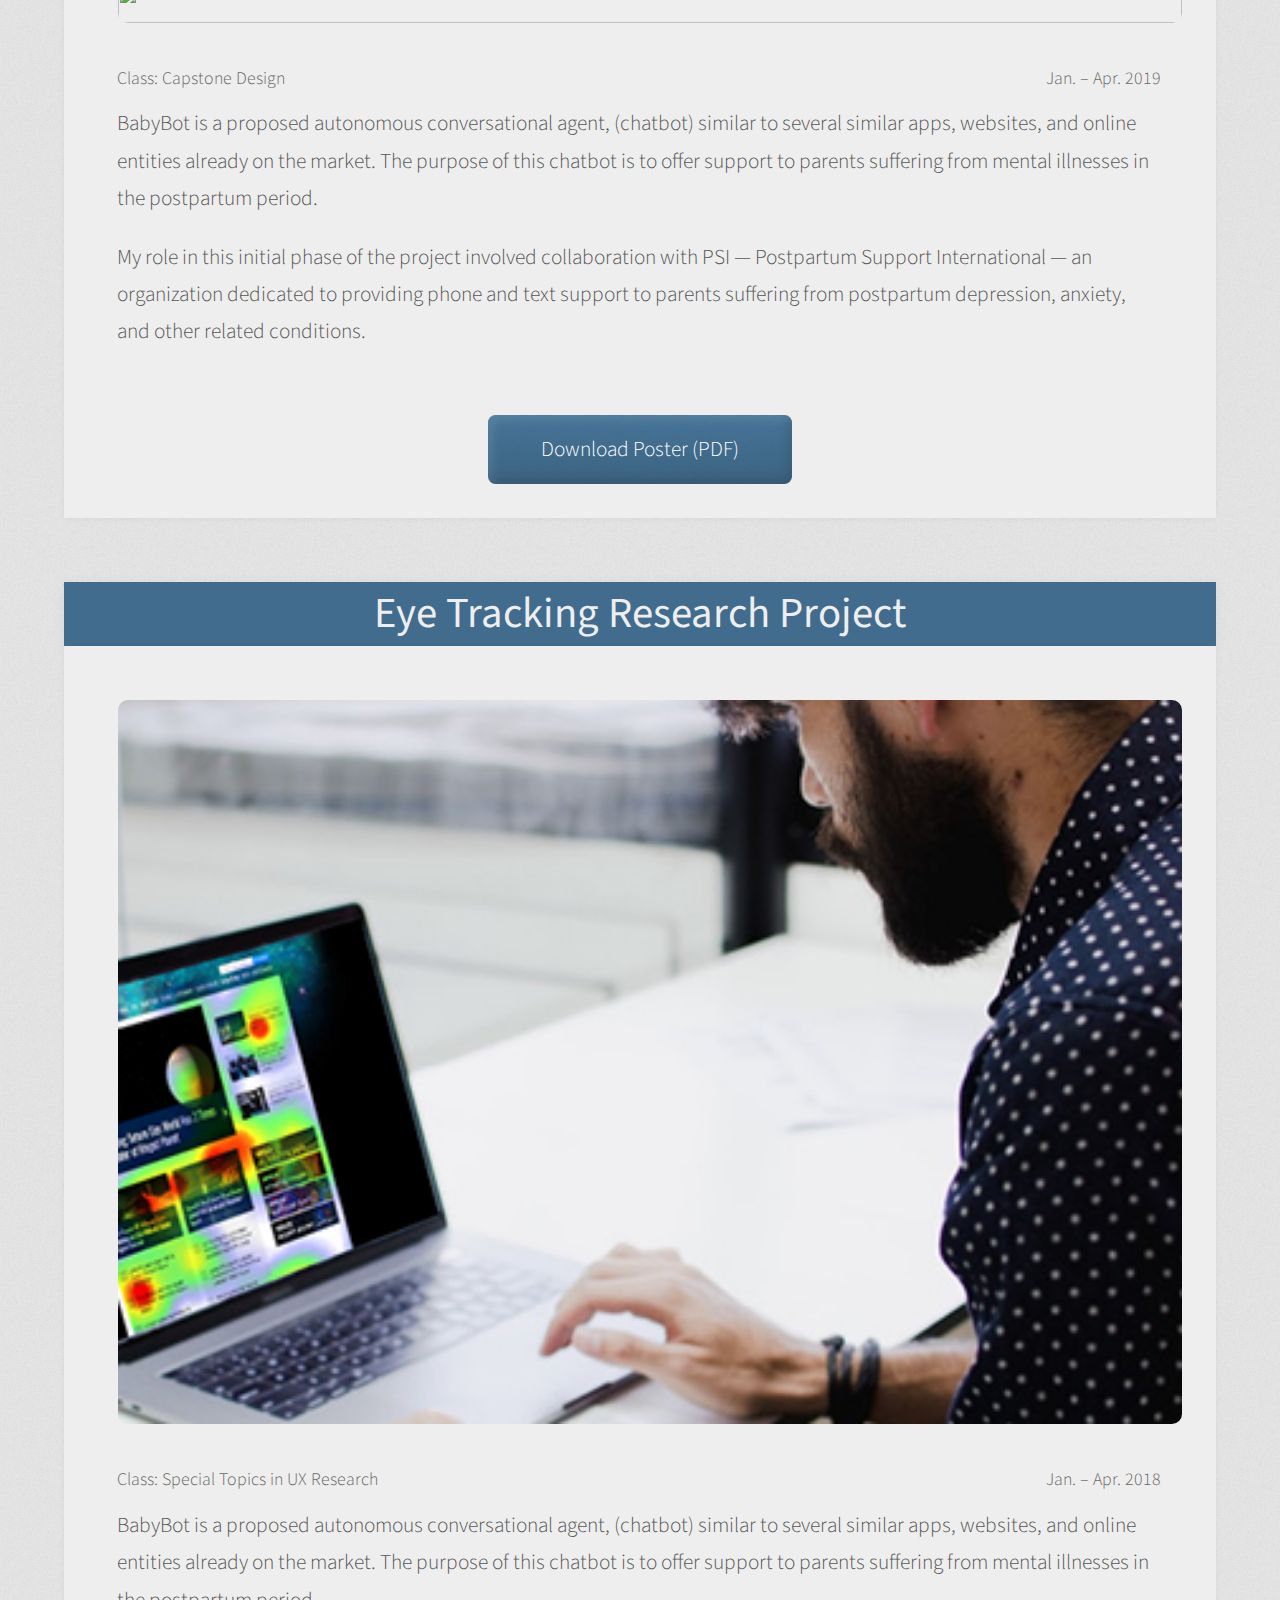
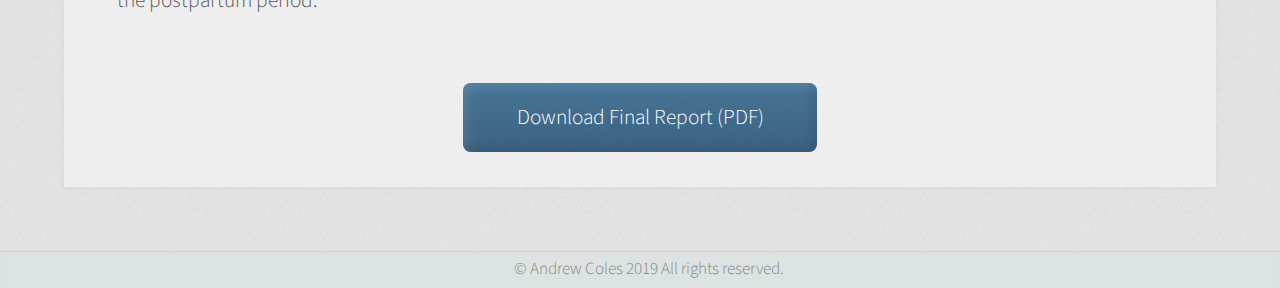
==== commit e729fa1d: "stuff" ====
--- a/projects.html
+++ b/projects.html
@@ -30,15 +30,87 @@
 				<header class="page-header" id="portfolio-header">
 					<div>
 					<a href="/index.html"><img id="icon" src="/images/android-chrome-192x192.png" /></a>
-					<h2 id="portfolio-header">Project Details</h2>
+					<h2 id="portfolio-header">Selected Project Details</h2>
 					</div>
 				</header>
 
 			<!-- Portfolio -->
 				<div class="container">
 
-					<div class="header green">
-						<a id="motivatr"><h3>"Motivatr"</h3></a>
+					<div class="header">
+						<a id="zaky"><h3>"ZakyApp" Individual Design Sprint</h3></a>
+					</div>
+					<section class="project">
+
+						<div class="row">
+							<div class="col-12"><img class="image fit noshadow" src="images/zaky-cover-detail.jpg" /></div>
+						</div>
+
+
+						<div class="shrink-margin">
+							<h4>Class: Rapid Prototyping / Lean UX Methodology<span style="float: right">Jan. &ndash; Apr. 2018</span></h4>
+							<p>
+								Over the course of an 8&ndash;week design sprint, I desigined a prototype for a companion application for the Zaky&mdash;a wearable for babies intended to monitor infant vital signs, feeding, sleeping, and skin&ndash;to&ndash;skin bonding sessions, and other growth milestones. The main feature of the application centers around Kangaroo Care, or skin-to-skin contact intended to foster the bond between mother and child.
+							</p>
+							<p>
+								As a class, we kicked off the project with an interview with the CEO of Nurtured By Design, the company behind the in-development Zaky wearable device. From this meeting, the required features of the application were established. Using these requirements, a competitive evaluation, and use scenarios constructed by the class, I developed a wireframe of the app using Adobe XD.
+							</p>
+						</div>
+						<div>
+							<div class="smaller">
+								<div class="row">
+									<div class="col-12 col-12-mobile">
+										<a href="images/zaky-lit-review.png">
+										<img class="image fit" src="images/zaky-lit-review.png" />
+										</a>
+									</div>
+								</div>
+
+								<div class="row">
+									<div class="col-12 col-12-mobile">
+										<a href="images/zaky-comp-eval.png">
+										<img class="image fit" src="images/zaky-comp-eval.png" />
+										</a>
+									</div>
+								</div>
+
+								<div class="row">
+									<div class="col-12 col-12-mobile">
+										<a href="images/zaky-scenario.png">
+										<img class="image fit" src="images/zaky-scenario.png" />
+										</a>
+									</div>
+								</div>
+
+								<div class="row">
+									<div class="col-12 col-12-mobile">
+										<a href="images/zaky-lo-fi.png">
+										<img class="image fit" src="images/zaky-lo-fi.png" />
+										</a>
+									</div>
+								</div>
+
+								<div class="row">
+									<div class="col-12 col-12-mobile">
+										<a href="images/zaky-usability-testing.png">
+										<img class="image fit" src="images/zaky-usability-testing.png" />
+										</a>
+									</div>
+								</div>
+
+							</div>
+
+						</div>
+
+						<div class="center">
+							<a class="button" href="https://invis.io/QFI7DL3VX6P">Interactive Prototype</a>
+						</div>
+
+						<div style="clear:both"></div>
+					</section>
+
+					<div class="header">
+						<a id="motivatr"><h3>"Motivatr" Group UX Design</h3></a>
 					</div>
 					<section class="project">
 
@@ -197,83 +269,60 @@
 						</div>
 
 						<div class="center">
-							<a class="green button" href="https://invis.io/HBEGUFLJD">Interactive Prototype</a>
+							<a class="button" href="https://invis.io/HBEGUFLJD">Interactive Prototype</a>
 						</div>
 
 						<div style="clear:both"></div>
 					</section>
 
-
-				  	<div class="header light-green">
-						<a id="zaky"><h3>"ZakyApp"</h3></a>
+					<div class="header">
+						<a id="babybot"><h3>"Babybot" Capstone Research Project</h3></a>
 					</div>
 					<section class="project">
 
 						<div class="row">
-							<div class="col-12"><img class="image fit noshadow" src="images/zaky-cover-detail.jpg" /></div>
+							<div class="col-12"><img class="image fit noshadow" src="images/babybot-poster.png" /></div>
 						</div>
 
 
 						<div class="shrink-margin">
-							<h4>Class: Rapid Prototyping / Lean UX Methodology<span style="float: right">Jan. &ndash; Apr. 2018</span></h4>
-							<p>
-								Over the course of an 8&ndash;week design sprint, I desigined a prototype for a companion application for the Zaky&mdash;a wearable for babies intended to monitor infant vital signs, feeding, sleeping, and skin&ndash;to&ndash;skin bonding sessions, and other growth milestones. The main feature of the application centers around Kangaroo Care, or skin-to-skin contact intended to foster the bond between mother and child.
-							</p>
-							<p>
-								As a class, we kicked off the project with an interview with the CEO of Nurtured By Design, the company behind the in-development Zaky wearable device. From this meeting, the required features of the application were established. Using these requirements, a competitive evaluation, and use scenarios constructed by the class, I developed a wireframe of the app using Adobe XD.
-							</p>
-						</div>
-						<div>
-							<div class="smaller">
-								<div class="row">
-									<div class="col-12 col-12-mobile">
-										<a href="images/zaky-lit-review.png">
-										<img class="image fit" src="images/zaky-lit-review.png" />
-										</a>
-									</div>
-								</div>
-
-								<div class="row">
-									<div class="col-12 col-12-mobile">
-										<a href="images/zaky-comp-eval.png">
-										<img class="image fit" src="images/zaky-comp-eval.png" />
-										</a>
-									</div>
-								</div>
-
-								<div class="row">
-									<div class="col-12 col-12-mobile">
-										<a href="images/zaky-scenario.png">
-										<img class="image fit" src="images/zaky-scenario.png" />
-										</a>
-									</div>
-								</div>
-
-								<div class="row">
-									<div class="col-12 col-12-mobile">
-										<a href="images/zaky-lo-fi.png">
-										<img class="image fit" src="images/zaky-lo-fi.png" />
-										</a>
-									</div>
-								</div>
-
-								<div class="row">
-									<div class="col-12 col-12-mobile">
-										<a href="images/zaky-usability-testing.png">
-										<img class="image fit" src="images/zaky-usability-testing.png" />
-										</a>
-									</div>
-								</div>
-
-							</div>
-
+							<h4>Class: Capstone Design<span style="float: right">Jan. &ndash; Apr. 2019</span></h4>
+							<p>
+								BabyBot is a proposed autonomous conversational agent, (chatbot) similar to several similar apps, websites, and online entities already on the market. The purpose of this chatbot is to offer support to parents suffering from mental illnesses in the postpartum period.
+							</p>
+							<p>
+								My role in this initial phase of the project involved collaboration with PSI &mdash; Postpartum Support International &mdash; an organization dedicated to providing phone and text support to parents suffering from postpartum depression, anxiety, and other related conditions.
+							</p>
 						</div>
 
 						<div class="center">
-							<a class="light-green button" href="https://invis.io/HBEGUFLJD">Interactive Prototype</a>
+							<a class="button" href="/images/babybot-poster.pdf">Download Poster (PDF)</a>
 						</div>
 
 						<div style="clear:both"></div>
+					</section>
+
+					<div class="header">
+						<a id="eyetrack">
+							<h3>
+								Eye Tracking Research Project
+							</h3>
+						</a>
+					</div>
+					<section class="project">
+						<div class="row">
+							<div class="col-12"><img class="image fit noshadow" src="images/eyetrack-cover.jpg" /></div>
+						</div>
+						<div class="shrink-margin">
+							<h4>Class: Special Topics in UX Research<span style="float: right">Jan. &ndash; Apr. 2018</span></h4>
+							<p>
+								BabyBot is a proposed autonomous conversational agent, (chatbot) similar to several similar apps, websites, and online entities already on the market. The purpose of this chatbot is to offer support to parents suffering from mental illnesses in the postpartum period.
+							</p>
+						</div>
+
+						<div class="center">
+							<a class="button" href="/images/eyetrack-report.pdf">Download Final Report (PDF)</a>
+						</div>
 					</section>
 
 				</div>
--- a/assets/css/projects.css
+++ b/assets/css/projects.css
@@ -5,7 +5,7 @@
 
 .page-header {
 	width: 100%;
-	margin: 0;
+	margin: 0 0 0 0;
 	background-color: #212528;
 
 }
@@ -34,24 +34,6 @@
 	background-color: rgba(0,0,0,0.1);
 }
 
-.green {
-	background-color: #4aaf59;
-}
-
-	.green:hover.button{
-		background-color: #5FBB6B;
-	}
-
-
-.light-green {
-	background-color: #8bbea0;
-}
-
-	.light-green:hover.button {
-		background-color: #9DD8BE;
-}
-
-
 .container {
 	margin-top: 1.5em;
 	padding: 3em;
@@ -60,6 +42,7 @@
 
 .container .header h3 {
 	box-shadow: 0 0.05em 0.30em 0 rgba(0, 0, 0, 0.05);
+	background-color: #416c8e;
 	color: #eee;
 	text-align: center;
 	font-size: 2em;
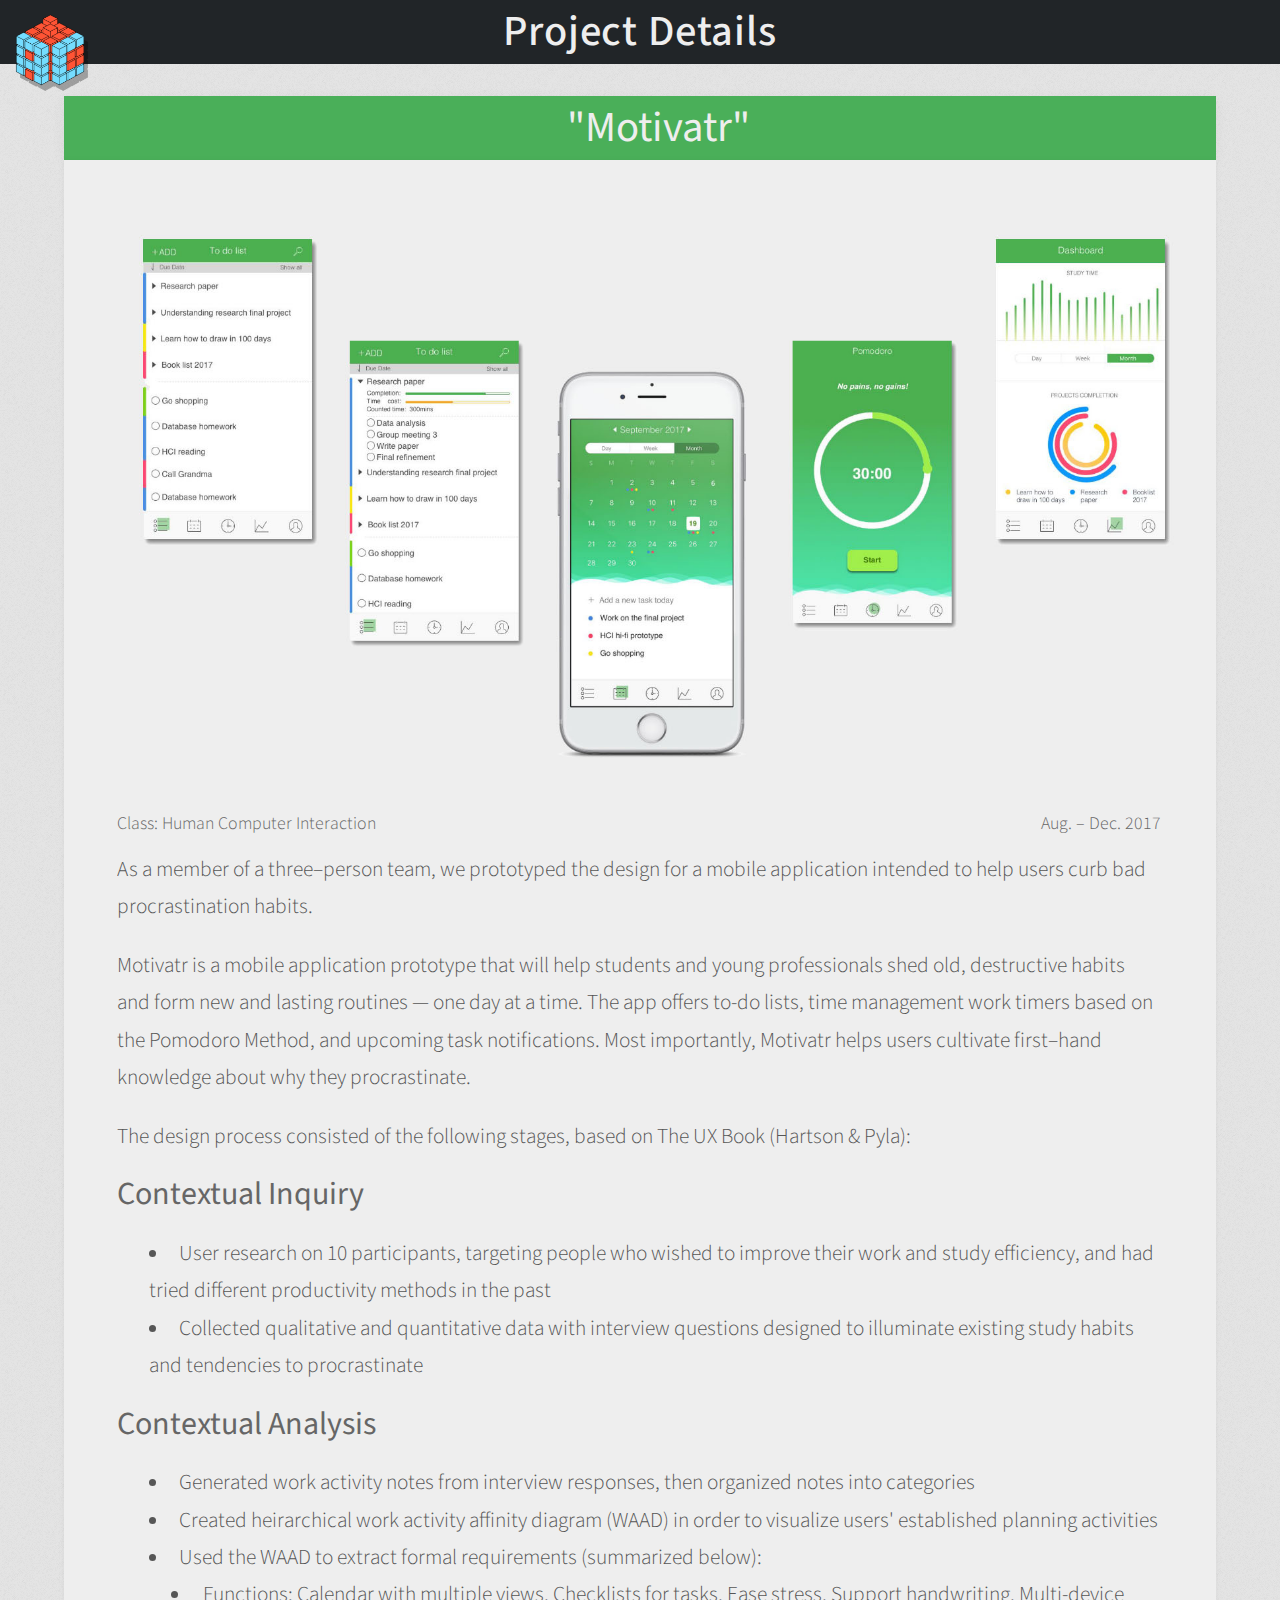
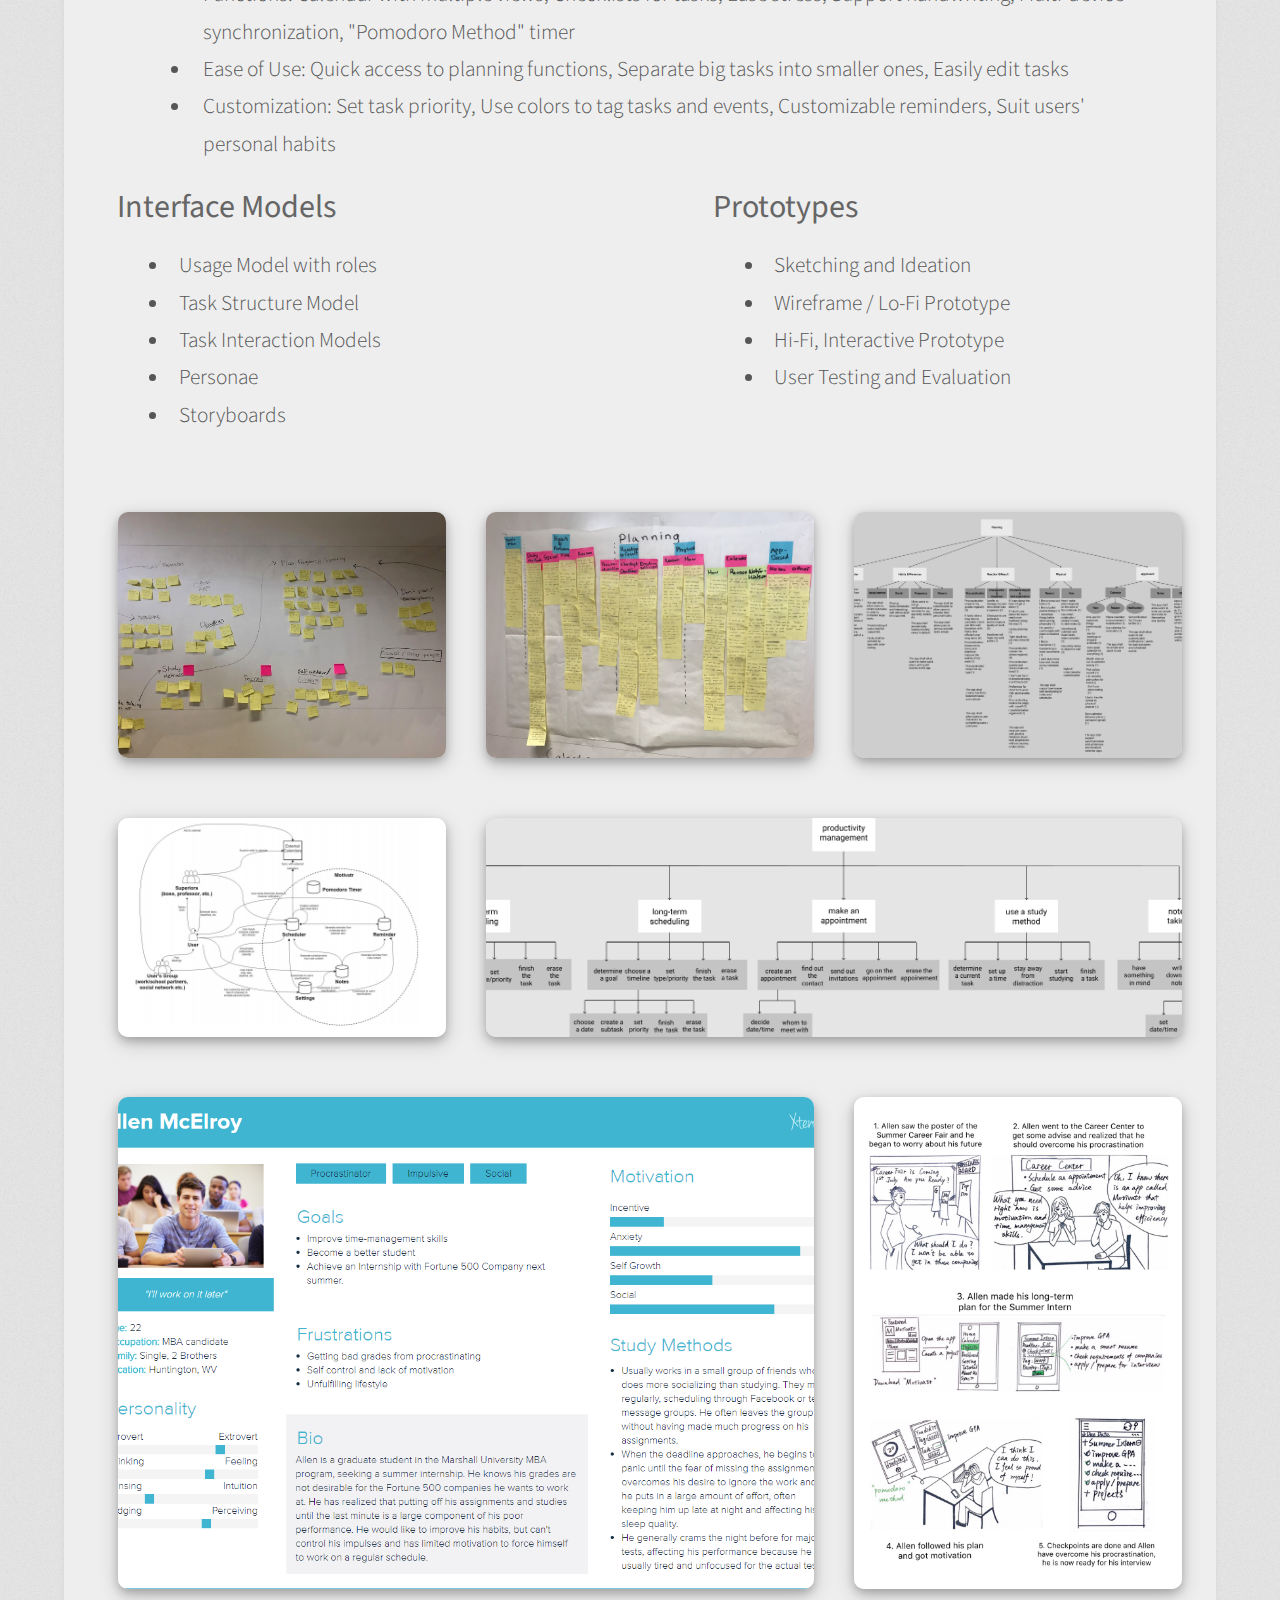
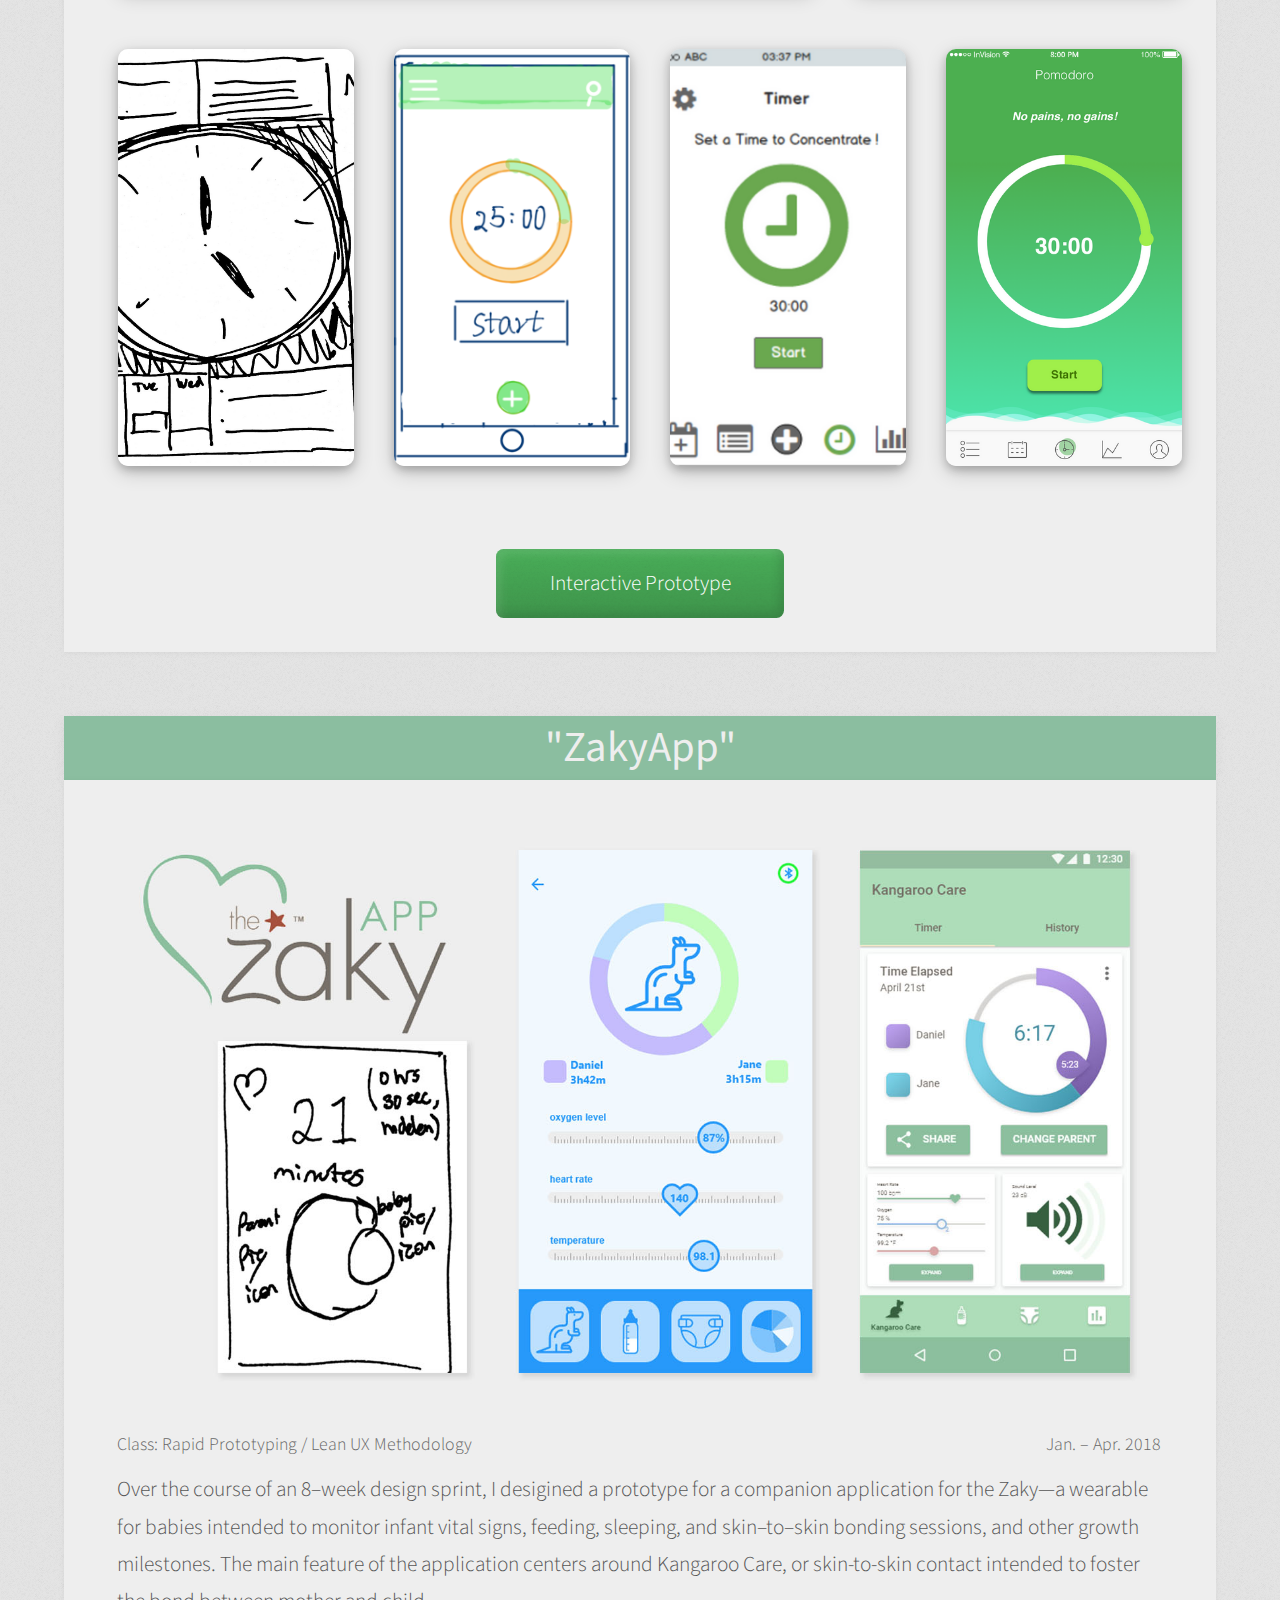
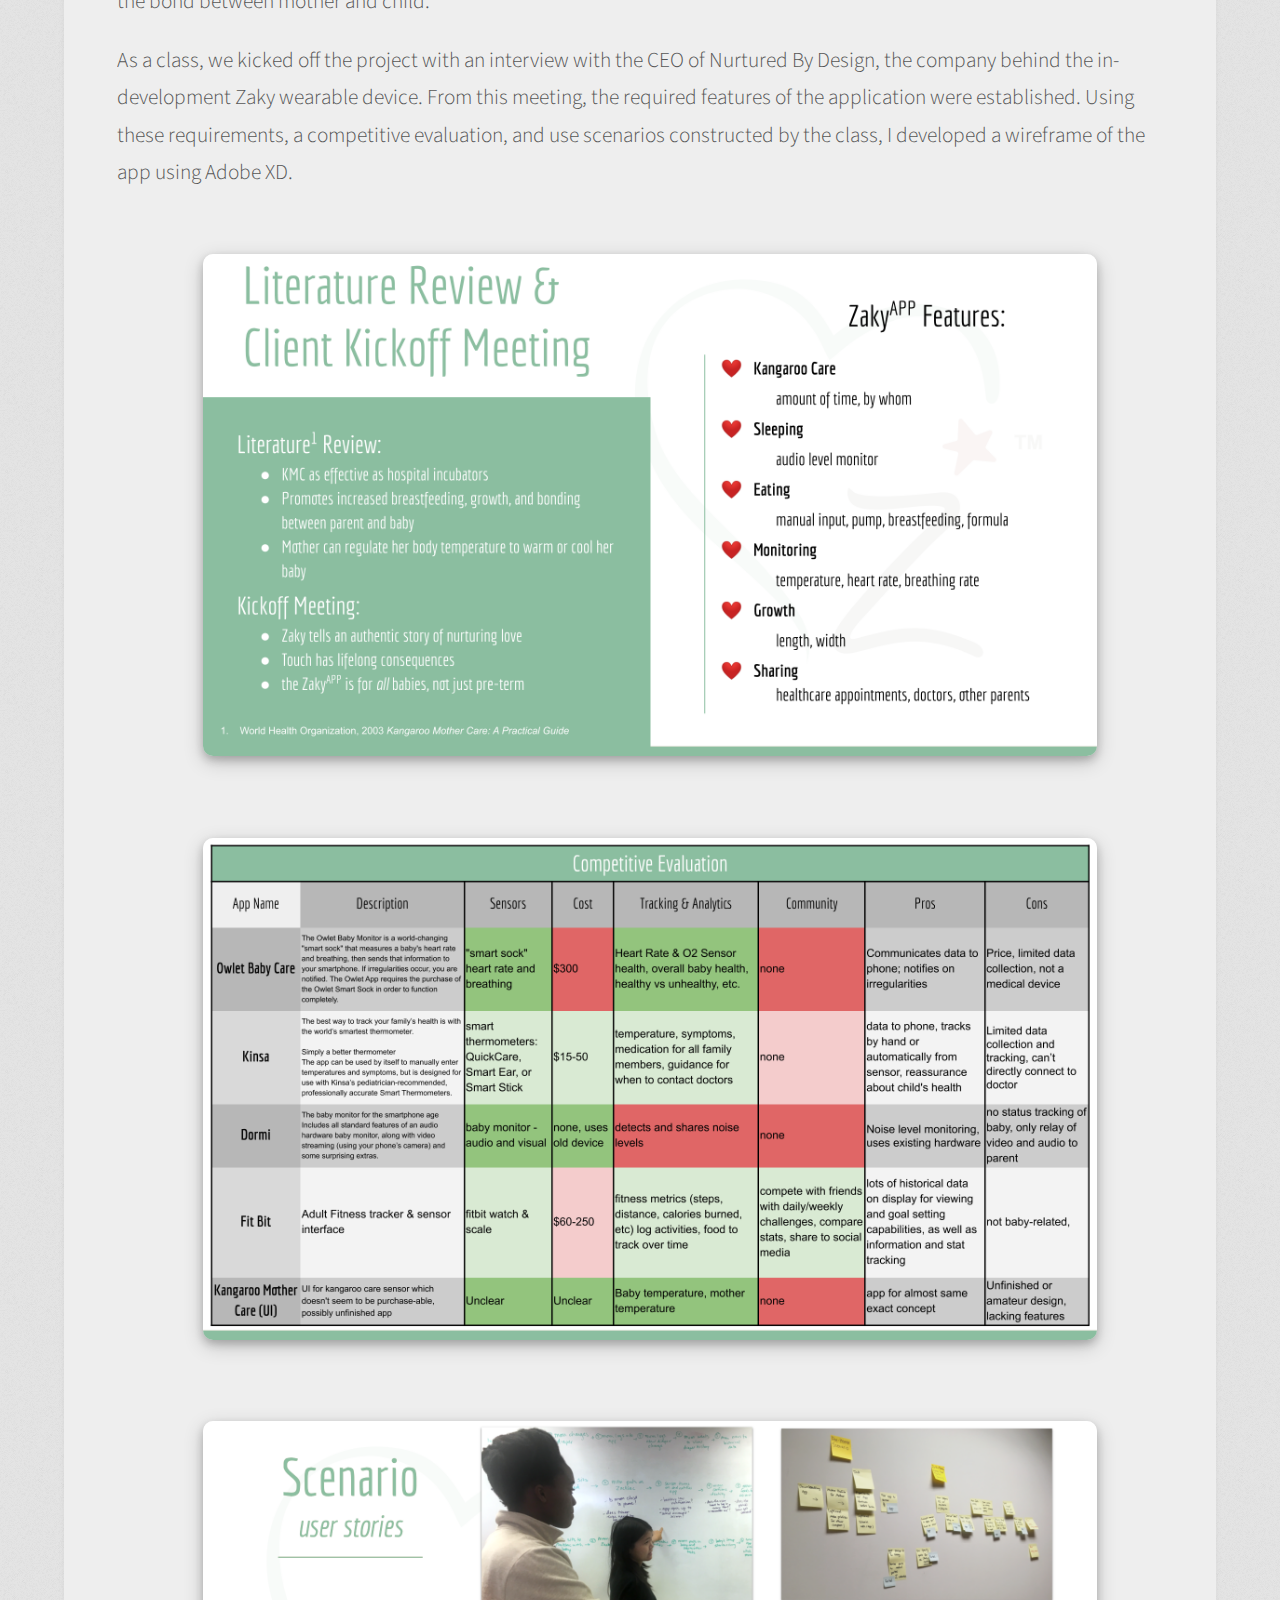
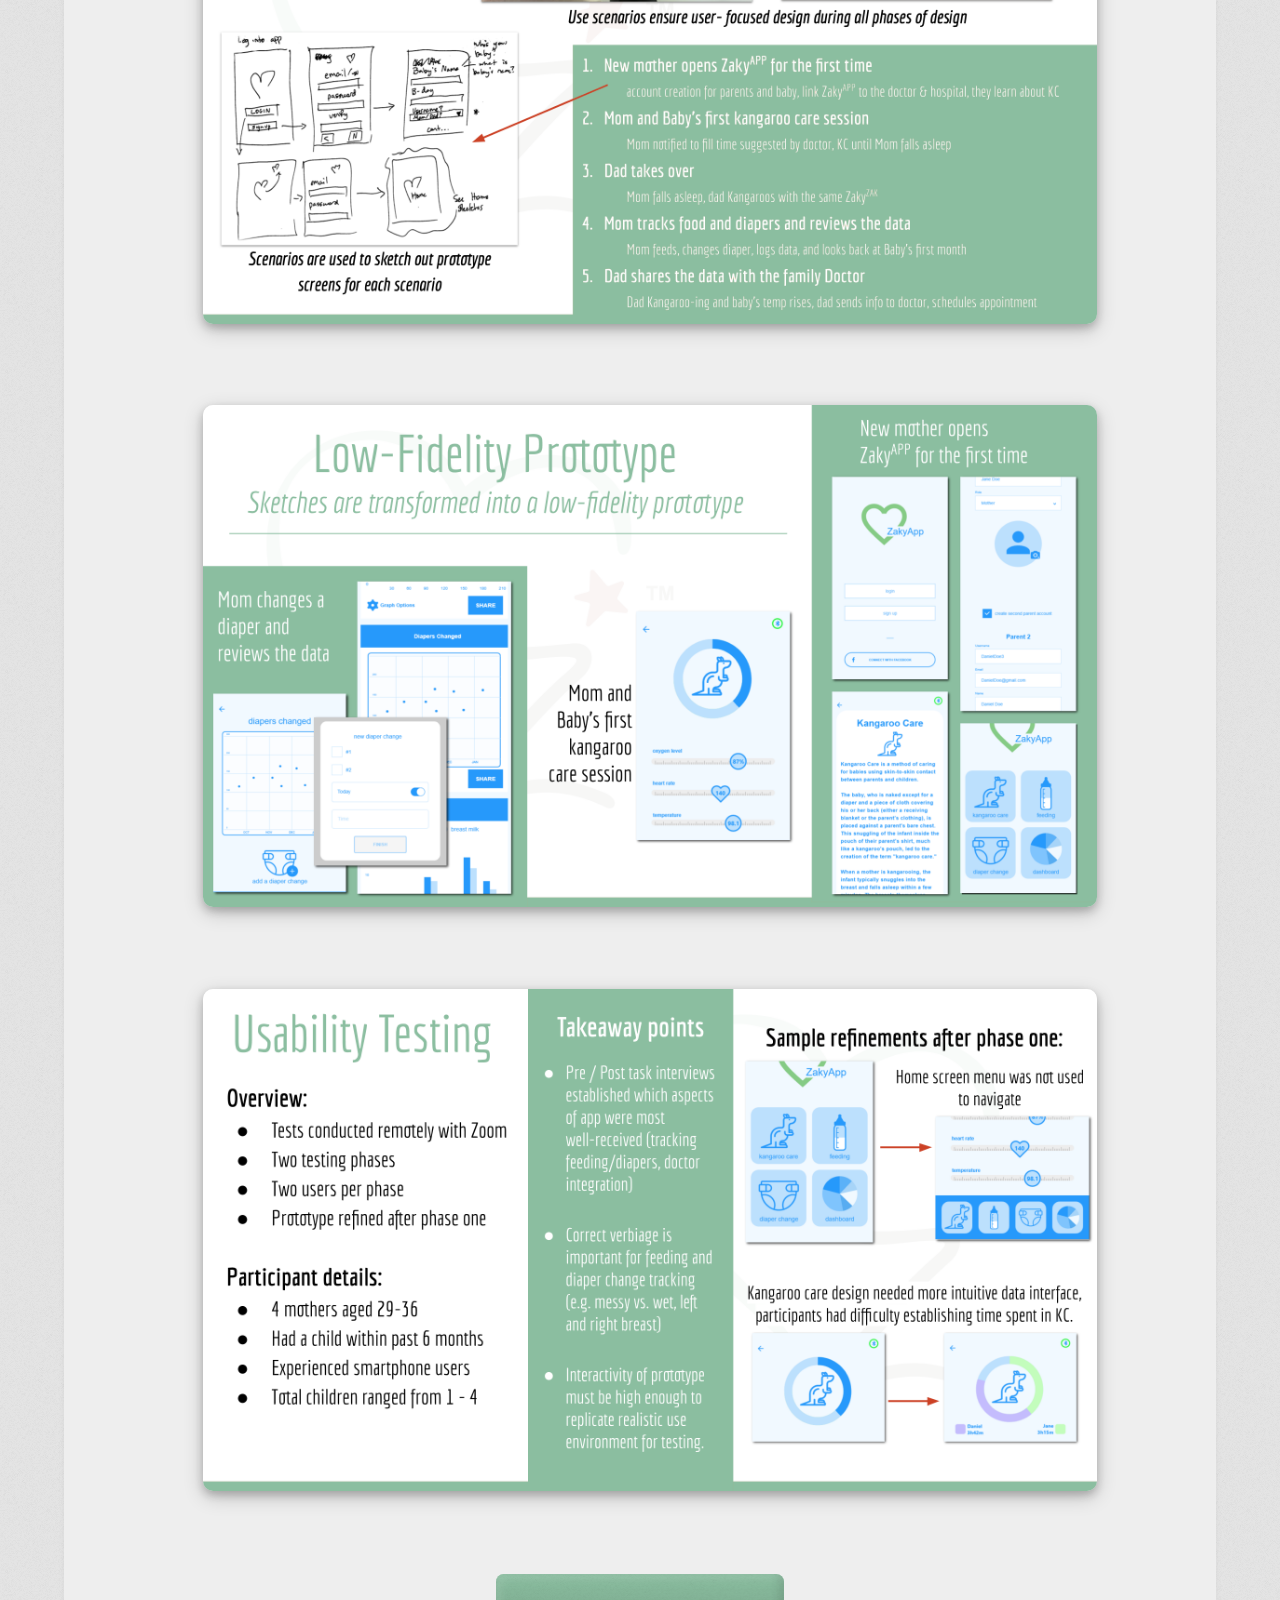
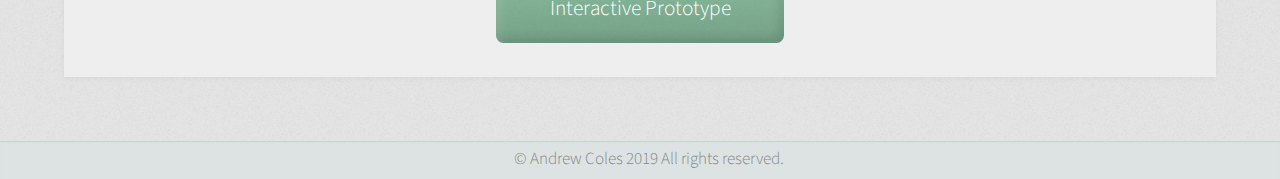
==== commit 609dc85c: "Merge remote-tracking branch 'origin/master'" ====
--- a/projects.html
+++ b/projects.html
@@ -30,87 +30,15 @@
 				<header class="page-header" id="portfolio-header">
 					<div>
 					<a href="/index.html"><img id="icon" src="/images/android-chrome-192x192.png" /></a>
-					<h2 id="portfolio-header">Selected Project Details</h2>
+					<h2 id="portfolio-header">Project Details</h2>
 					</div>
 				</header>
 
 			<!-- Portfolio -->
 				<div class="container">
 
-					<div class="header">
-						<a id="zaky"><h3>"ZakyApp" Individual Design Sprint</h3></a>
-					</div>
-					<section class="project">
-
-						<div class="row">
-							<div class="col-12"><img class="image fit noshadow" src="images/zaky-cover-detail.jpg" /></div>
-						</div>
-
-
-						<div class="shrink-margin">
-							<h4>Class: Rapid Prototyping / Lean UX Methodology<span style="float: right">Jan. &ndash; Apr. 2018</span></h4>
-							<p>
-								Over the course of an 8&ndash;week design sprint, I desigined a prototype for a companion application for the Zaky&mdash;a wearable for babies intended to monitor infant vital signs, feeding, sleeping, and skin&ndash;to&ndash;skin bonding sessions, and other growth milestones. The main feature of the application centers around Kangaroo Care, or skin-to-skin contact intended to foster the bond between mother and child.
-							</p>
-							<p>
-								As a class, we kicked off the project with an interview with the CEO of Nurtured By Design, the company behind the in-development Zaky wearable device. From this meeting, the required features of the application were established. Using these requirements, a competitive evaluation, and use scenarios constructed by the class, I developed a wireframe of the app using Adobe XD.
-							</p>
-						</div>
-						<div>
-							<div class="smaller">
-								<div class="row">
-									<div class="col-12 col-12-mobile">
-										<a href="images/zaky-lit-review.png">
-										<img class="image fit" src="images/zaky-lit-review.png" />
-										</a>
-									</div>
-								</div>
-
-								<div class="row">
-									<div class="col-12 col-12-mobile">
-										<a href="images/zaky-comp-eval.png">
-										<img class="image fit" src="images/zaky-comp-eval.png" />
-										</a>
-									</div>
-								</div>
-
-								<div class="row">
-									<div class="col-12 col-12-mobile">
-										<a href="images/zaky-scenario.png">
-										<img class="image fit" src="images/zaky-scenario.png" />
-										</a>
-									</div>
-								</div>
-
-								<div class="row">
-									<div class="col-12 col-12-mobile">
-										<a href="images/zaky-lo-fi.png">
-										<img class="image fit" src="images/zaky-lo-fi.png" />
-										</a>
-									</div>
-								</div>
-
-								<div class="row">
-									<div class="col-12 col-12-mobile">
-										<a href="images/zaky-usability-testing.png">
-										<img class="image fit" src="images/zaky-usability-testing.png" />
-										</a>
-									</div>
-								</div>
-
-							</div>
-
-						</div>
-
-						<div class="center">
-							<a class="button" href="https://invis.io/QFI7DL3VX6P">Interactive Prototype</a>
-						</div>
-
-						<div style="clear:both"></div>
-					</section>
-
-					<div class="header">
-						<a id="motivatr"><h3>"Motivatr" Group UX Design</h3></a>
+					<div class="header green">
+						<a id="motivatr"><h3>"Motivatr"</h3></a>
 					</div>
 					<section class="project">
 
@@ -269,60 +197,83 @@
 						</div>
 
 						<div class="center">
-							<a class="button" href="https://invis.io/HBEGUFLJD">Interactive Prototype</a>
+							<a class="green button" href="https://invis.io/HBEGUFLJD">Interactive Prototype</a>
 						</div>
 
 						<div style="clear:both"></div>
 					</section>
 
-					<div class="header">
-						<a id="babybot"><h3>"Babybot" Capstone Research Project</h3></a>
+
+				  	<div class="header light-green">
+						<a id="zaky"><h3>"ZakyApp"</h3></a>
 					</div>
 					<section class="project">
 
 						<div class="row">
-							<div class="col-12"><img class="image fit noshadow" src="images/babybot-poster.png" /></div>
+							<div class="col-12"><img class="image fit noshadow" src="images/zaky-cover-detail.jpg" /></div>
 						</div>
 
 
 						<div class="shrink-margin">
-							<h4>Class: Capstone Design<span style="float: right">Jan. &ndash; Apr. 2019</span></h4>
-							<p>
-								BabyBot is a proposed autonomous conversational agent, (chatbot) similar to several similar apps, websites, and online entities already on the market. The purpose of this chatbot is to offer support to parents suffering from mental illnesses in the postpartum period.
-							</p>
-							<p>
-								My role in this initial phase of the project involved collaboration with PSI &mdash; Postpartum Support International &mdash; an organization dedicated to providing phone and text support to parents suffering from postpartum depression, anxiety, and other related conditions.
-							</p>
+							<h4>Class: Rapid Prototyping / Lean UX Methodology<span style="float: right">Jan. &ndash; Apr. 2018</span></h4>
+							<p>
+								Over the course of an 8&ndash;week design sprint, I desigined a prototype for a companion application for the Zaky&mdash;a wearable for babies intended to monitor infant vital signs, feeding, sleeping, and skin&ndash;to&ndash;skin bonding sessions, and other growth milestones. The main feature of the application centers around Kangaroo Care, or skin-to-skin contact intended to foster the bond between mother and child.
+							</p>
+							<p>
+								As a class, we kicked off the project with an interview with the CEO of Nurtured By Design, the company behind the in-development Zaky wearable device. From this meeting, the required features of the application were established. Using these requirements, a competitive evaluation, and use scenarios constructed by the class, I developed a wireframe of the app using Adobe XD.
+							</p>
+						</div>
+						<div>
+							<div class="smaller">
+								<div class="row">
+									<div class="col-12 col-12-mobile">
+										<a href="images/zaky-lit-review.png">
+										<img class="image fit" src="images/zaky-lit-review.png" />
+										</a>
+									</div>
+								</div>
+
+								<div class="row">
+									<div class="col-12 col-12-mobile">
+										<a href="images/zaky-comp-eval.png">
+										<img class="image fit" src="images/zaky-comp-eval.png" />
+										</a>
+									</div>
+								</div>
+
+								<div class="row">
+									<div class="col-12 col-12-mobile">
+										<a href="images/zaky-scenario.png">
+										<img class="image fit" src="images/zaky-scenario.png" />
+										</a>
+									</div>
+								</div>
+
+								<div class="row">
+									<div class="col-12 col-12-mobile">
+										<a href="images/zaky-lo-fi.png">
+										<img class="image fit" src="images/zaky-lo-fi.png" />
+										</a>
+									</div>
+								</div>
+
+								<div class="row">
+									<div class="col-12 col-12-mobile">
+										<a href="images/zaky-usability-testing.png">
+										<img class="image fit" src="images/zaky-usability-testing.png" />
+										</a>
+									</div>
+								</div>
+
+							</div>
+
 						</div>
 
 						<div class="center">
-							<a class="button" href="/images/babybot-poster.pdf">Download Poster (PDF)</a>
+							<a class="light-green button" href="https://invis.io/HBEGUFLJD">Interactive Prototype</a>
 						</div>
 
 						<div style="clear:both"></div>
-					</section>
-
-					<div class="header">
-						<a id="eyetrack">
-							<h3>
-								Eye Tracking Research Project
-							</h3>
-						</a>
-					</div>
-					<section class="project">
-						<div class="row">
-							<div class="col-12"><img class="image fit noshadow" src="images/eyetrack-cover.jpg" /></div>
-						</div>
-						<div class="shrink-margin">
-							<h4>Class: Special Topics in UX Research<span style="float: right">Jan. &ndash; Apr. 2018</span></h4>
-							<p>
-								BabyBot is a proposed autonomous conversational agent, (chatbot) similar to several similar apps, websites, and online entities already on the market. The purpose of this chatbot is to offer support to parents suffering from mental illnesses in the postpartum period.
-							</p>
-						</div>
-
-						<div class="center">
-							<a class="button" href="/images/eyetrack-report.pdf">Download Final Report (PDF)</a>
-						</div>
 					</section>
 
 				</div>
--- a/assets/css/main.css
+++ b/assets/css/main.css
@@ -179,6 +179,18 @@
 				color: #E27689;
 				border-bottom-color: rgba(255, 255, 255, 0);
 			}
+
+		header h3 {
+			-moz-transition: color 0.35s ease-in-out, border-bottom-color 0.35s ease-in-out;
+			-webkit-transition: color 0.35s ease-in-out, border-bottom-color 0.35s ease-in-out;
+			-ms-transition: color 0.35s ease-in-out, border-bottom-color 0.35s ease-in-out;
+			transition: color 0.35s ease-in-out, border-bottom-color 0.35s ease-in-out;
+		}
+
+			header:hover h3 {
+					color: #E27689;
+					border-bottom-color: rgba(255, 255, 255, 0);
+				}
 
 		sub {
 			position: relative;
@@ -1948,6 +1960,7 @@
 			color: #fff !important;
 			text-decoration: none;
 			padding: 0.75em 2.5em 0.75em 2.5em;
+		  	margin: 0.8em 0 0.8em 0;
 			background-color: #477599;
 			border: 0;
 			cursor: pointer;
@@ -1983,14 +1996,24 @@
 	/* Item */
 
 		.item {
-			box-shadow: 0 0.05em 0.15em 0 rgba(0, 0, 0, 0.05);
+			background: #fff;
+			box-shadow: 0 0.05em 0.30em 0 rgba(0, 0, 0, 0.05);
+			padding-bottom: 1em;
 			margin-bottom: 40px;
-		}
+			-moz-transition: box-shadow 0.35s ease-in-out;
+			-webkit-transition: box-shadow 0.35s ease-in-out;
+			-ms-transition: box-shadow 0.35s ease-in-out;
+			transition: box-shadow 0.35s ease-in-out;
+		}
+
+			.item:hover {
+				box-shadow: 0 0.10em 0.6em 0 rgba(0, 0, 0, 0.2);
+			}
 
 			.item header {
 				background: #fff;
 				margin: 0;
-				padding: 1em 1em 2em 1em;
+				padding: 1em 1em 0em 1em;
 				font-size: 0.8em;
 				text-align: left;
 				line-height: 1.75;
@@ -2218,7 +2241,7 @@
 			#main > section {
 				margin: 0;
 				overflow: hidden;
-				padding: 4em 0;
+				padding: 1em 0 4em 0;
 				box-shadow: inset 0 1px 0 0 rgba(0, 0, 0, 0.05), inset 0 0.1em 0.1em 0 rgba(0, 0, 0, 0.025);
 				text-align: center;
 				background-image: url("images/overlay.png");
@@ -2259,8 +2282,6 @@
 					background-size: cover;
 					height: 80%;
 				}
-
-				#
 
 				#main > section.two {
 					background-color: #f5fafa;
@@ -2642,3 +2663,5 @@
 					}
 
 		}
+
+
--- a/assets/css/projects.css
+++ b/assets/css/projects.css
@@ -5,7 +5,7 @@
 
 .page-header {
 	width: 100%;
-	margin: 0 0 0 0;
+	margin: 0;
 	background-color: #212528;
 
 }
@@ -34,6 +34,24 @@
 	background-color: rgba(0,0,0,0.1);
 }
 
+.green {
+	background-color: #4aaf59;
+}
+
+	.green:hover.button{
+		background-color: #5FBB6B;
+	}
+
+
+.light-green {
+	background-color: #8bbea0;
+}
+
+	.light-green:hover.button {
+		background-color: #9DD8BE;
+}
+
+
 .container {
 	margin-top: 1.5em;
 	padding: 3em;
@@ -42,7 +60,6 @@
 
 .container .header h3 {
 	box-shadow: 0 0.05em 0.30em 0 rgba(0, 0, 0, 0.05);
-	background-color: #416c8e;
 	color: #eee;
 	text-align: center;
 	font-size: 2em;
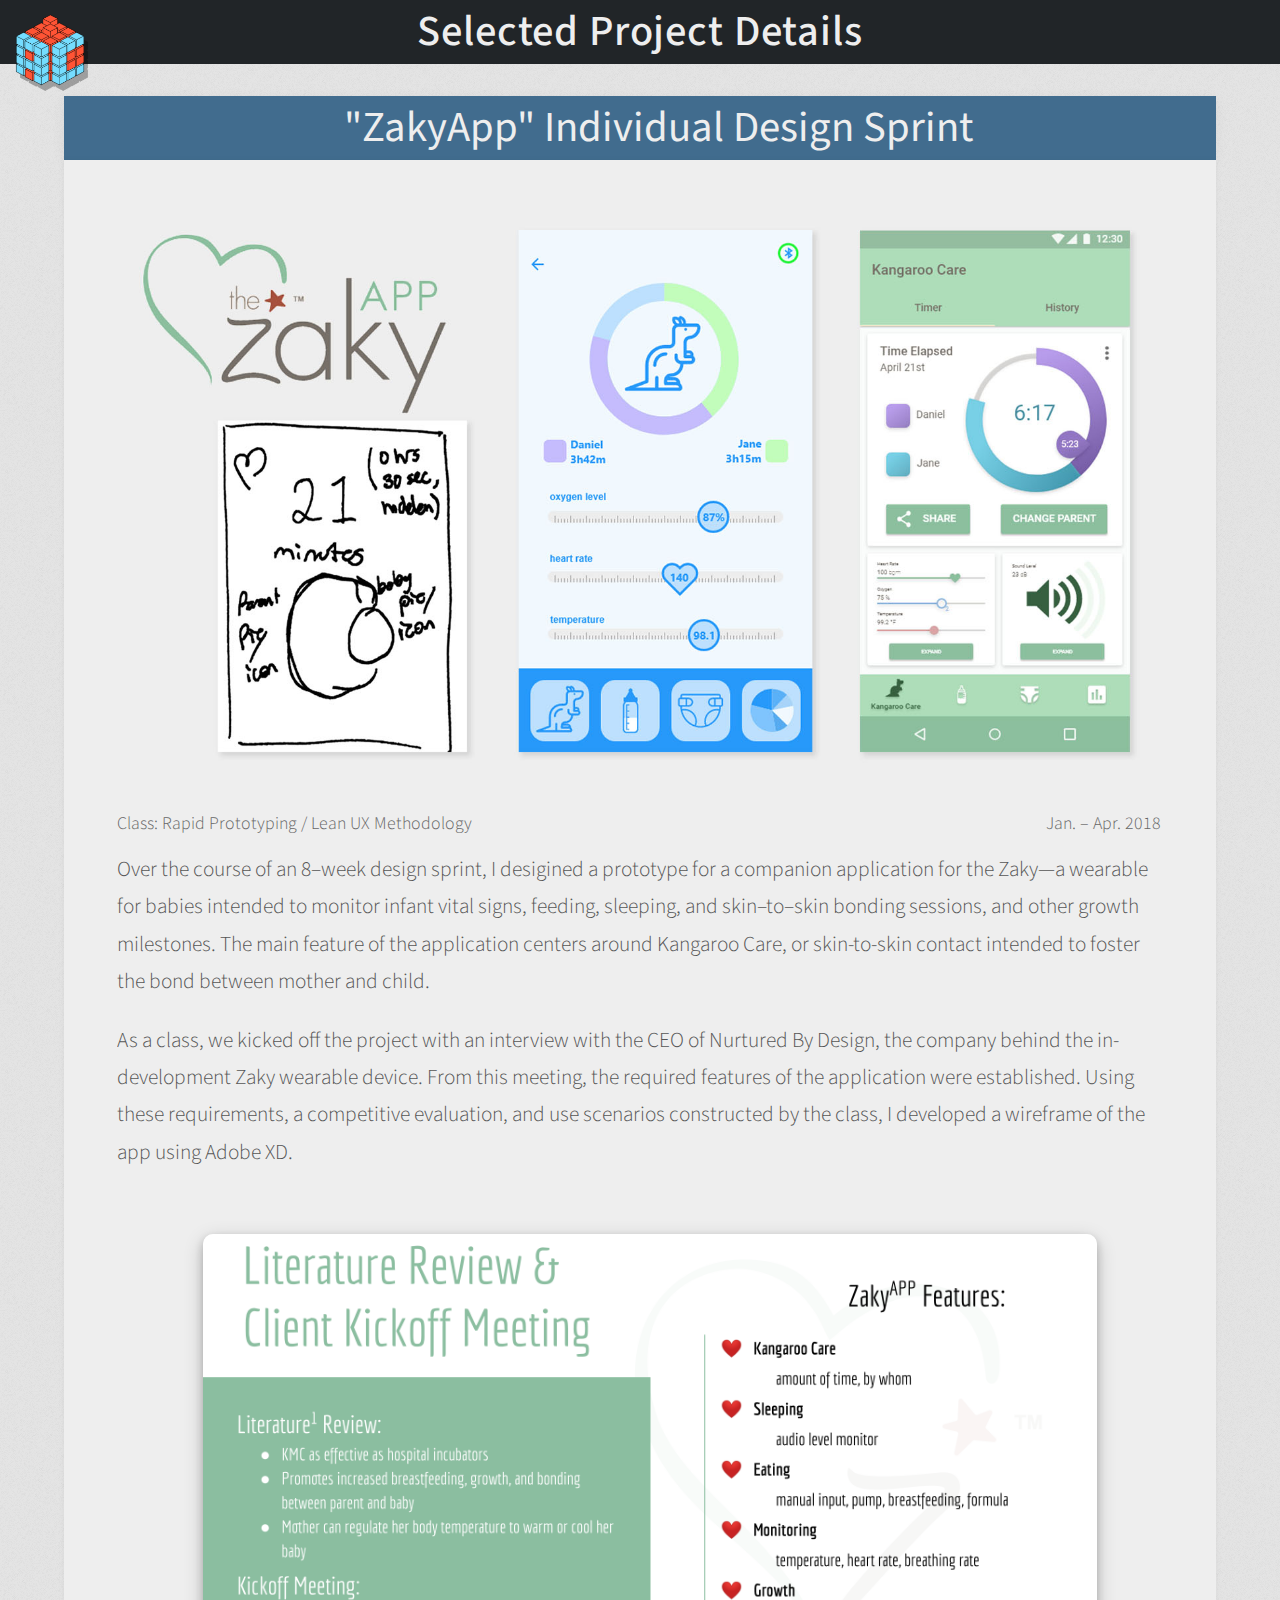
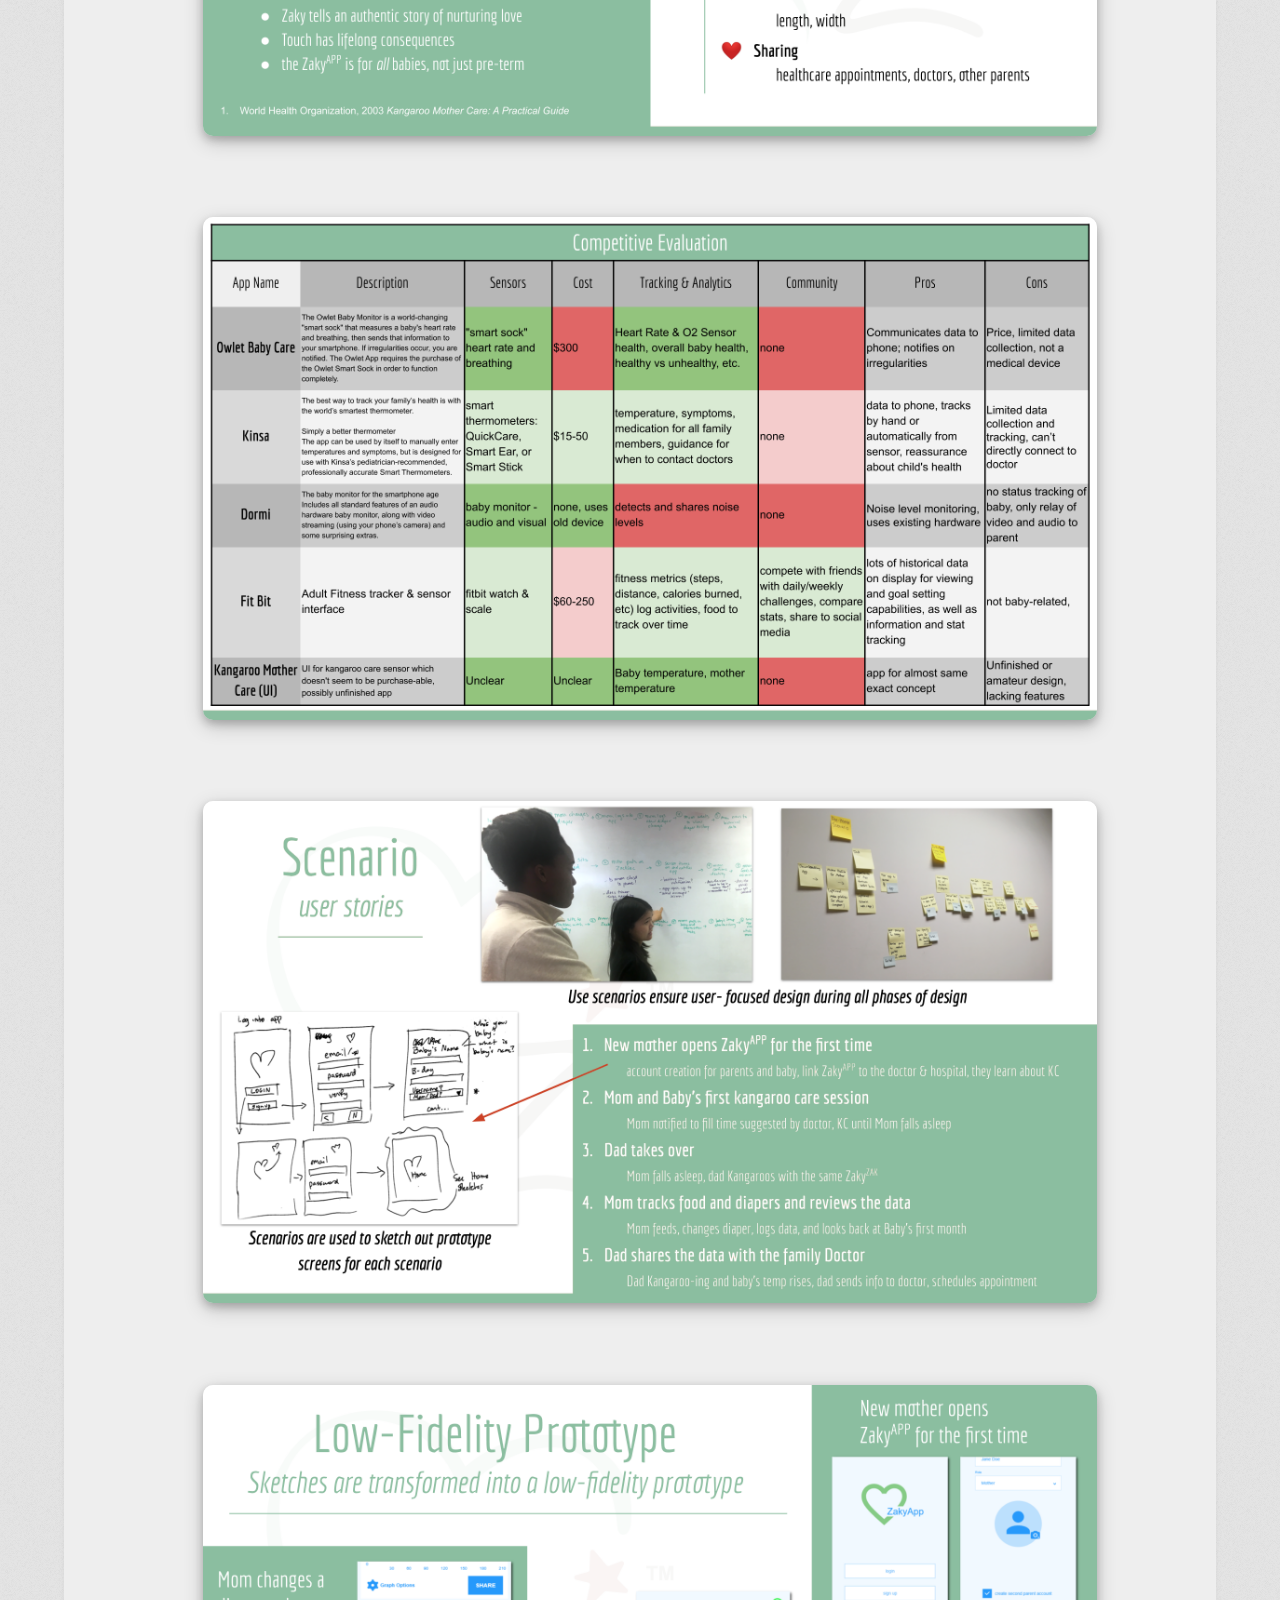
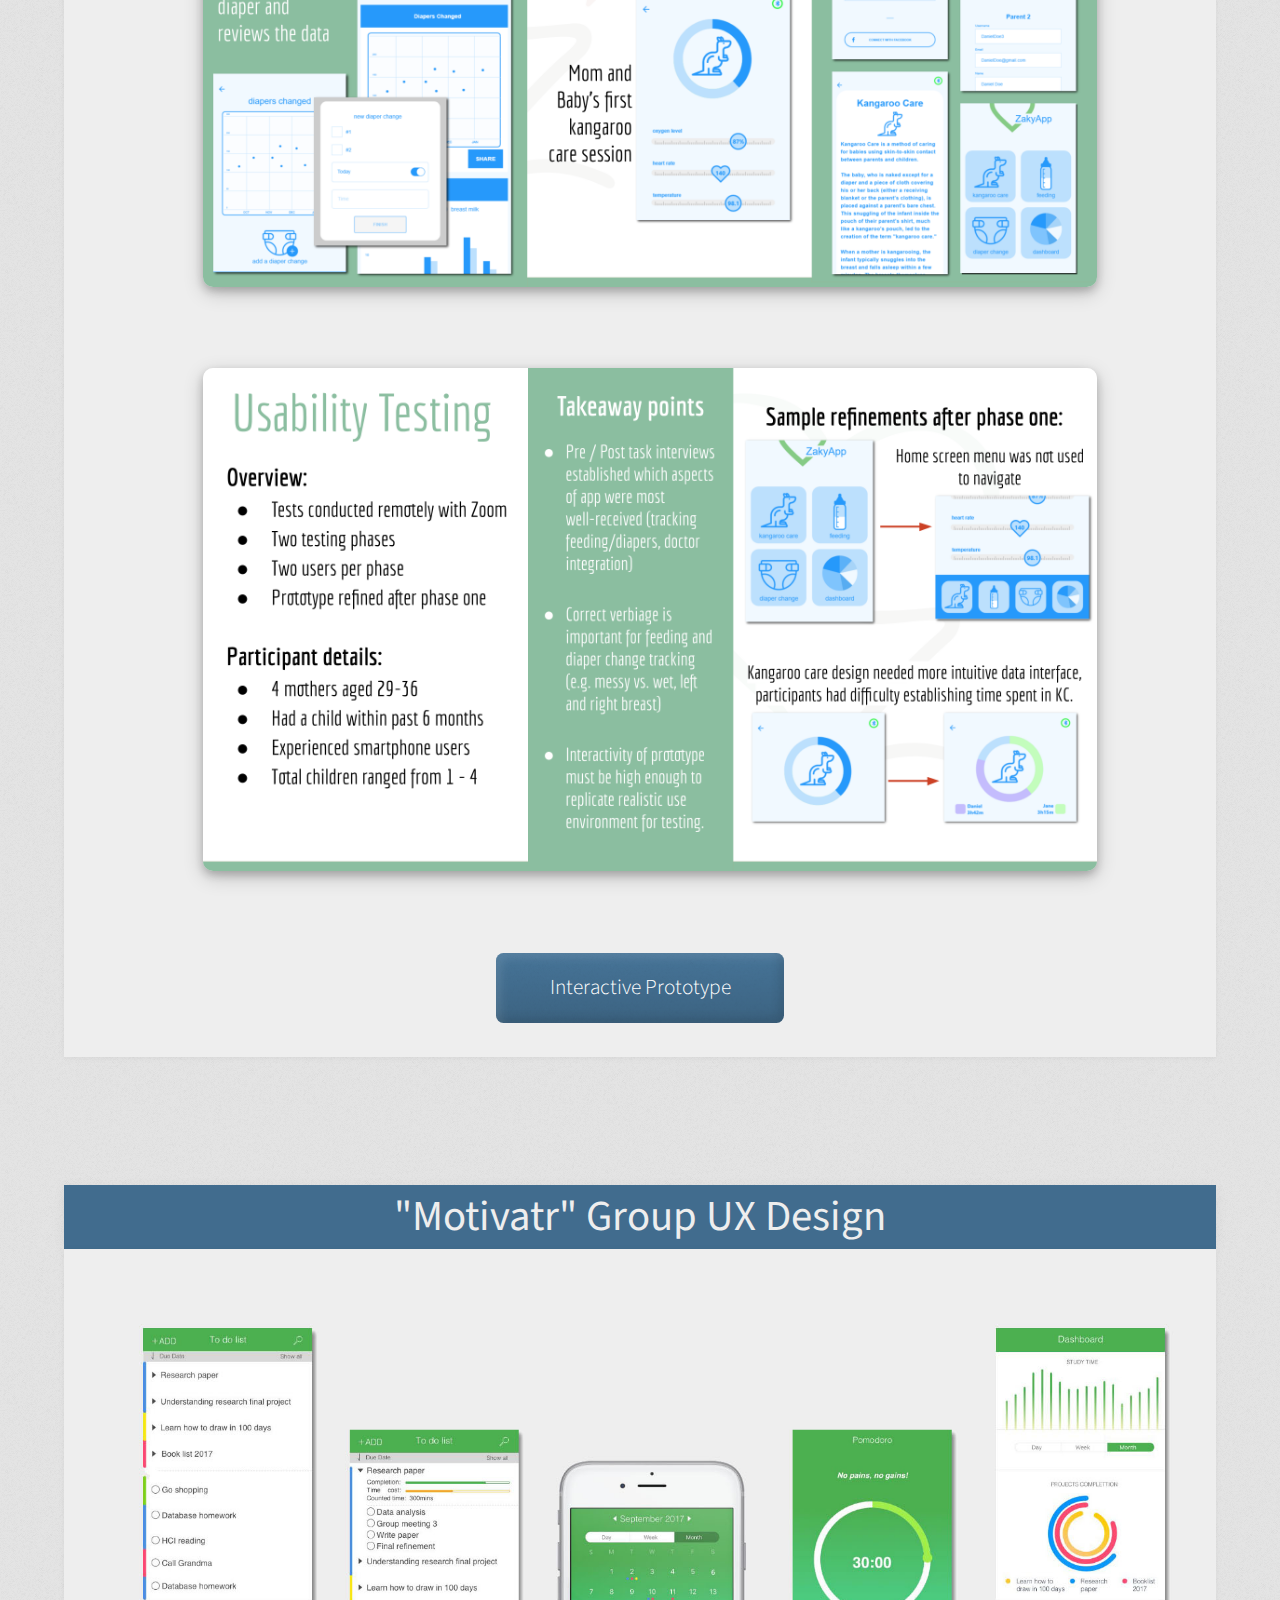
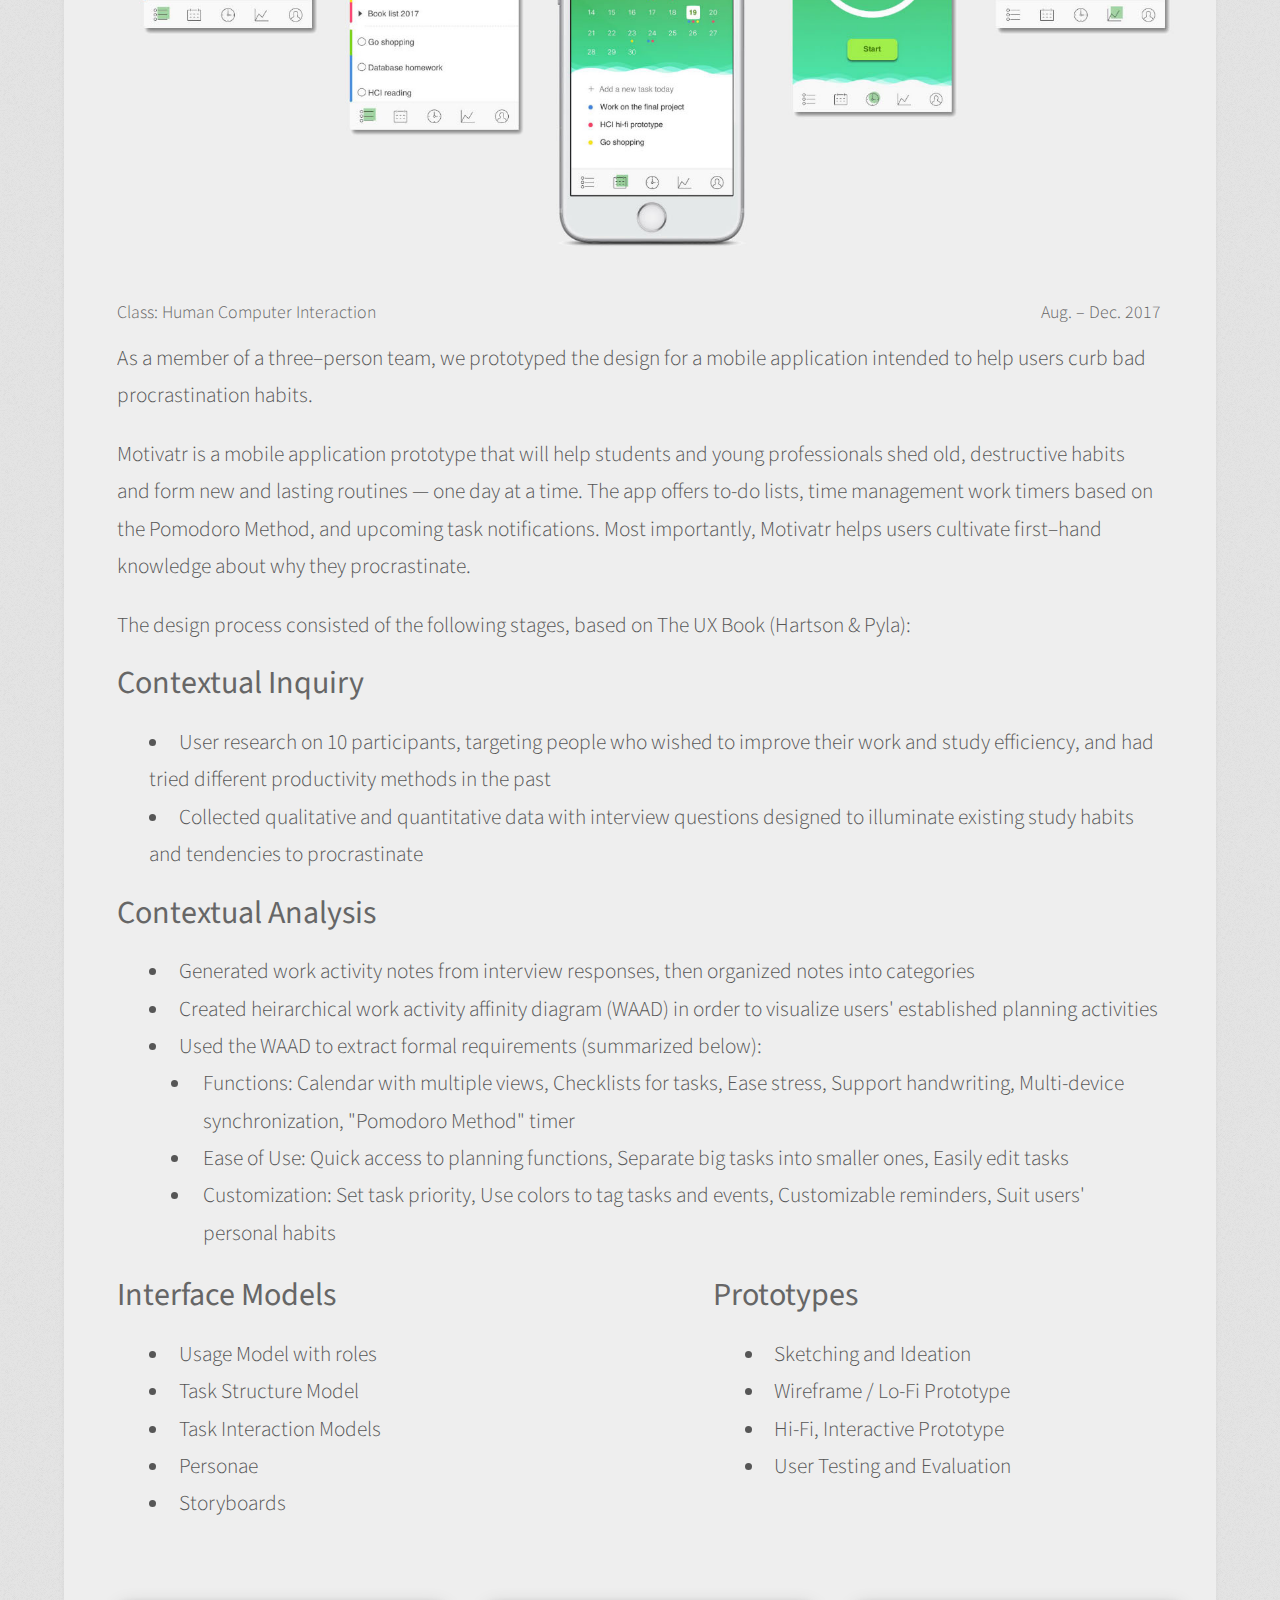
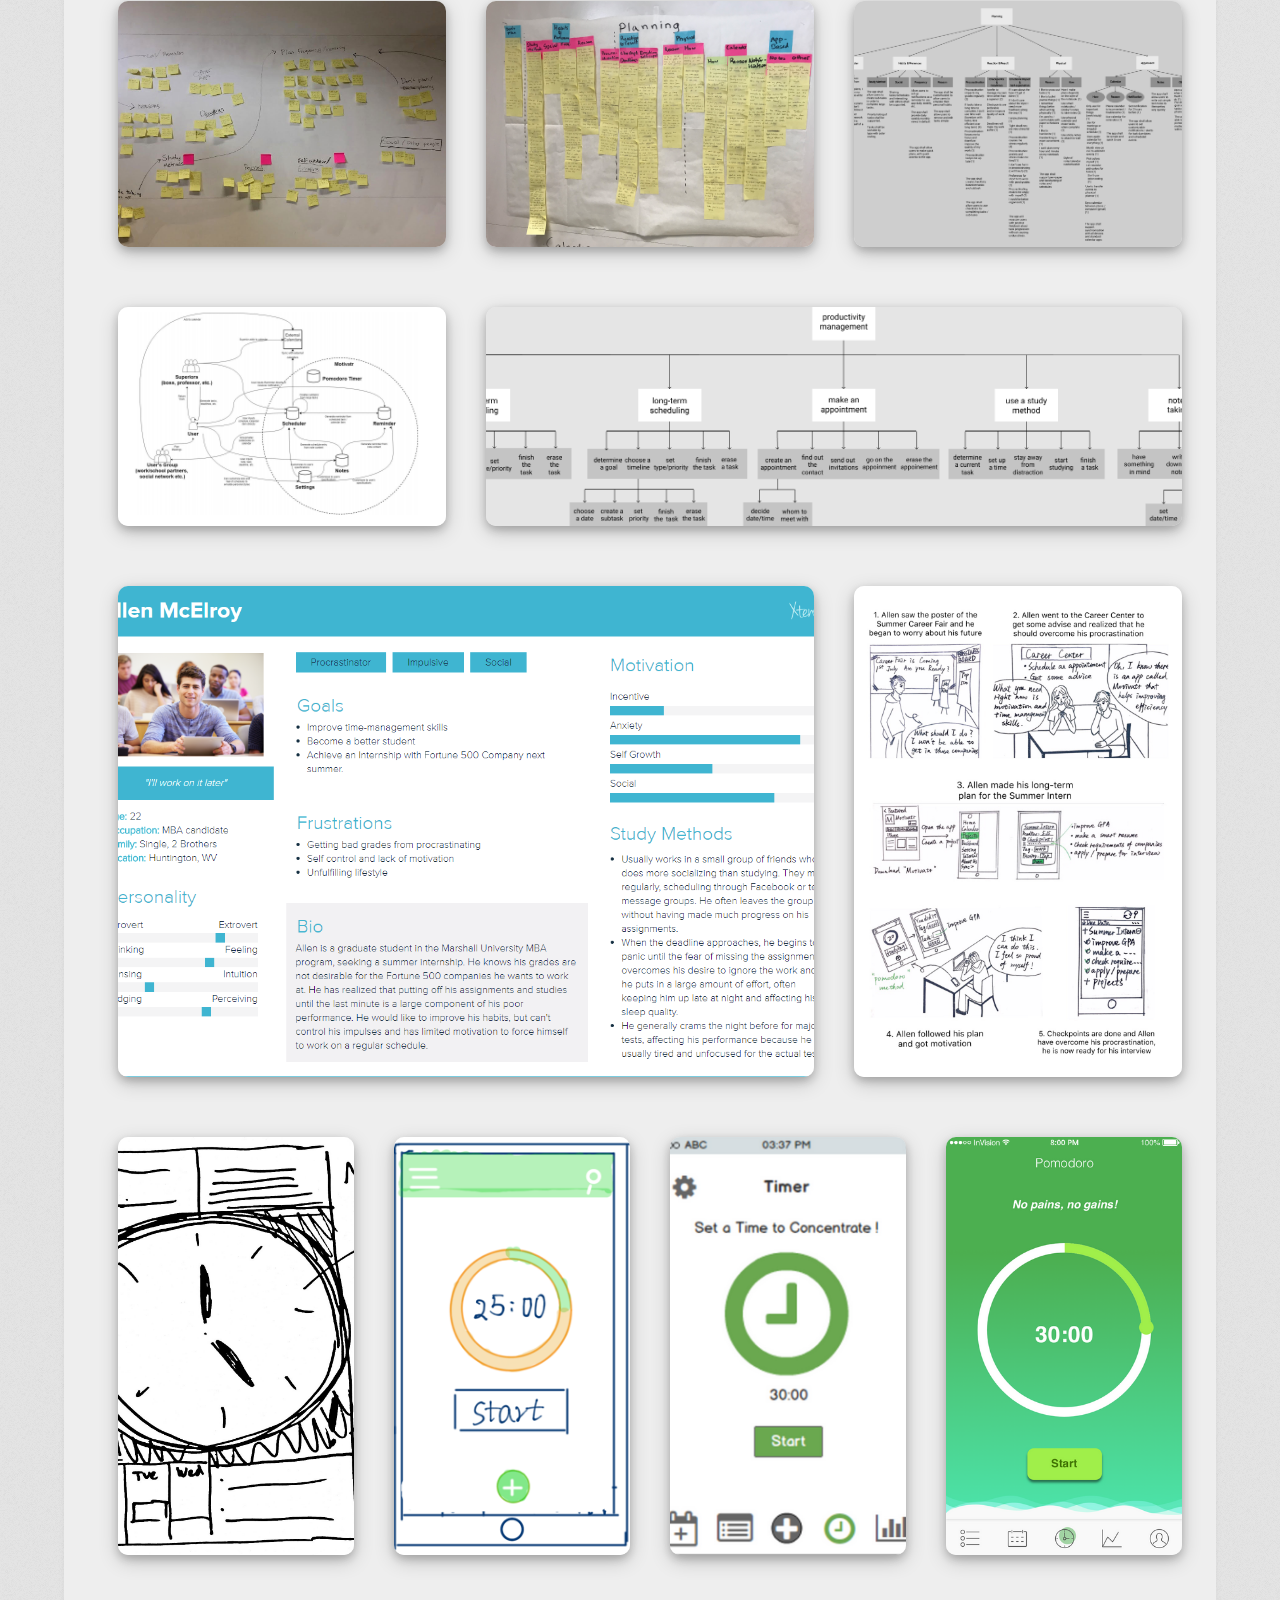
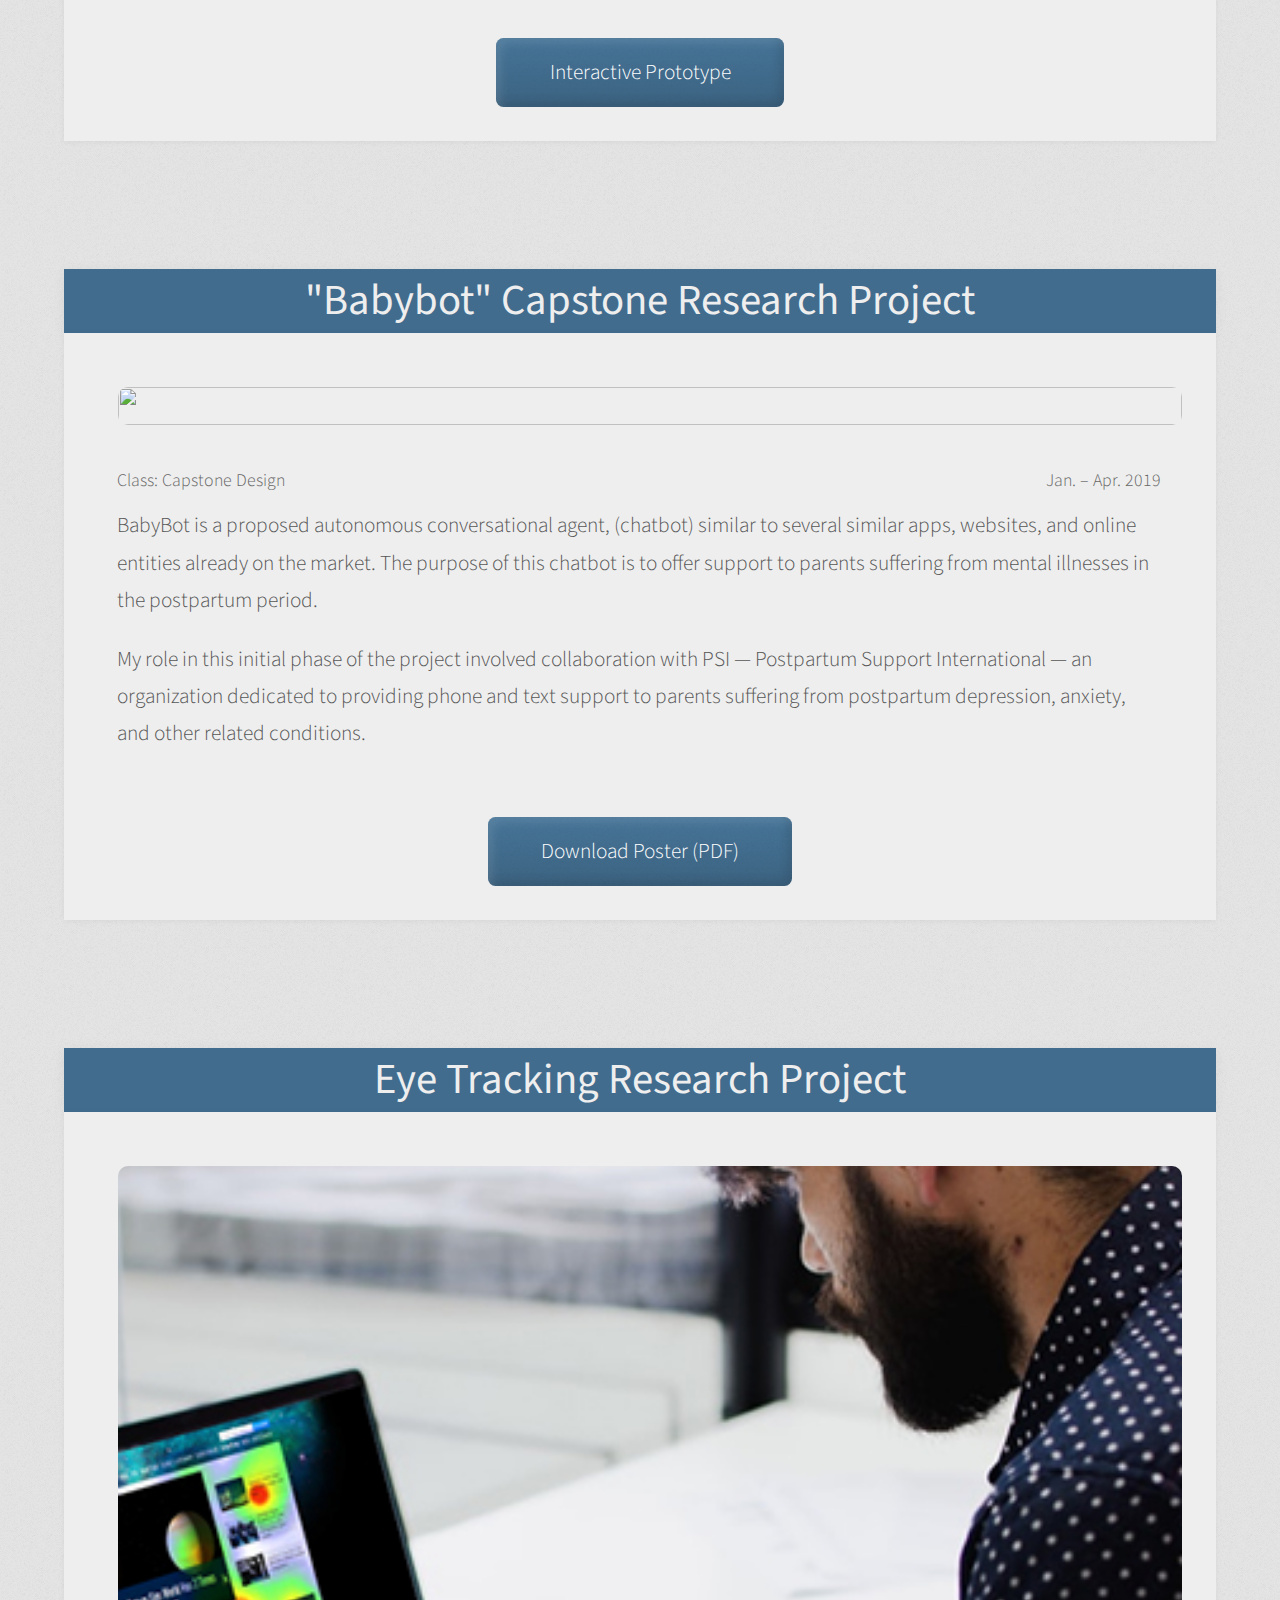
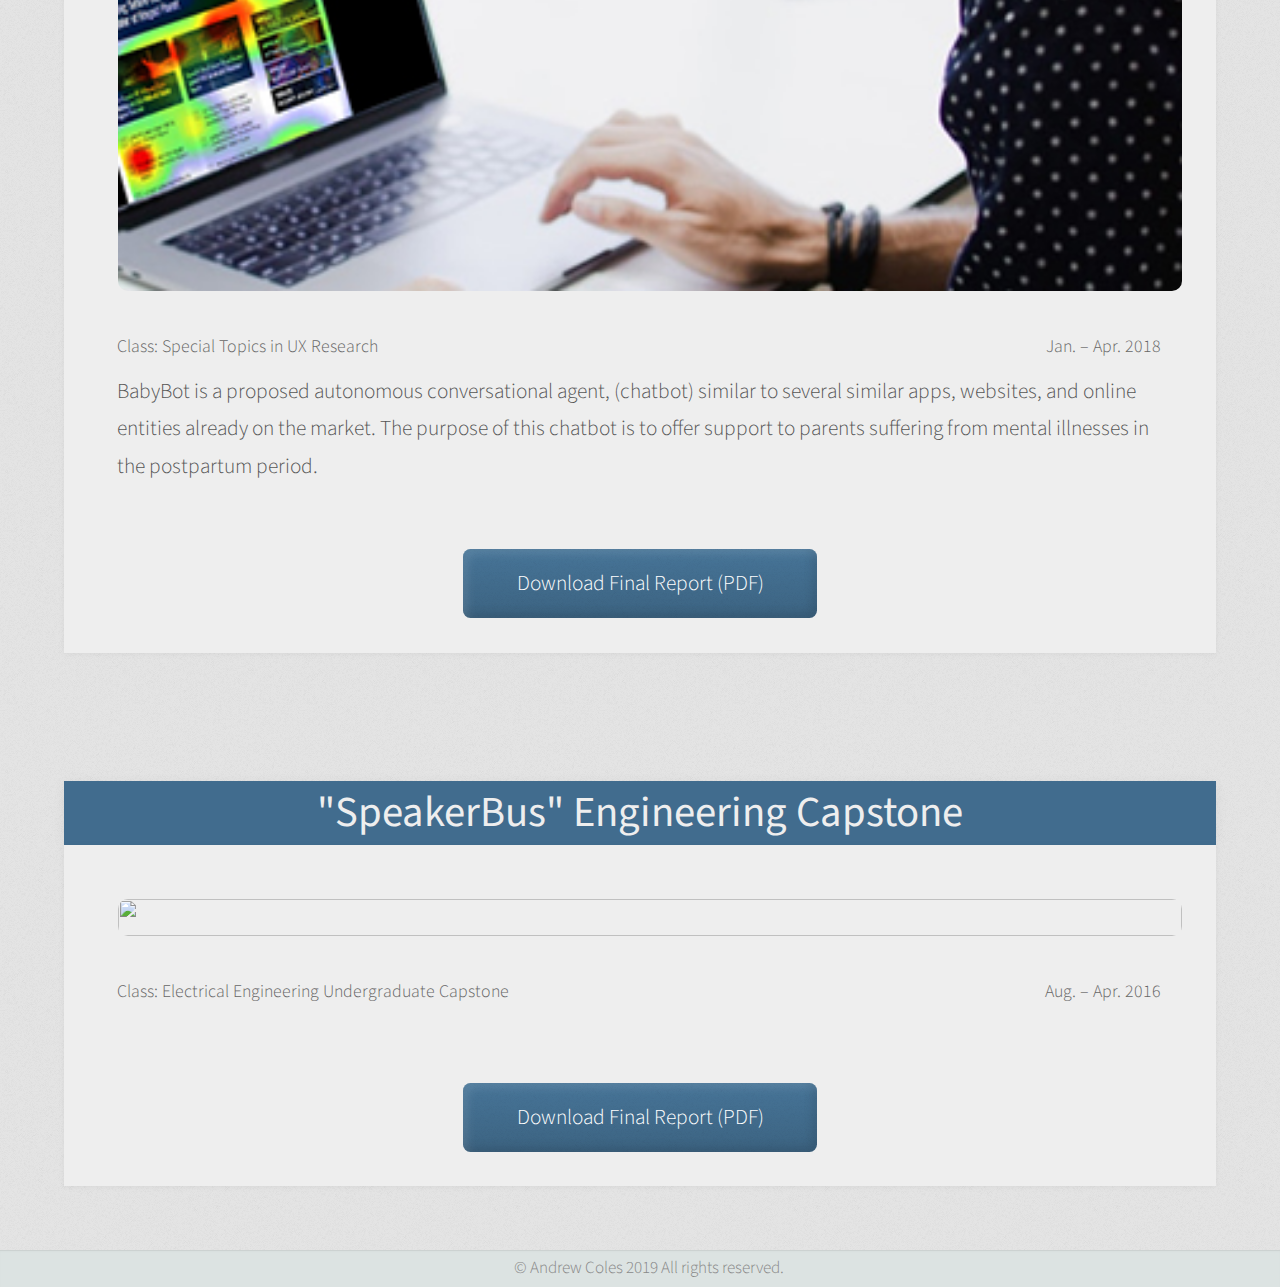
==== commit ddbf2756: "updated projects" ====
--- a/projects.html
+++ b/projects.html
@@ -24,262 +24,329 @@
 	</head>
 	<body> <!--style="overflow: auto">-->
 
-		<!-- Main -->
-			<div id="main">
-
-				<header class="page-header" id="portfolio-header">
+	<!-- Main -->
+		<div id="main">
+
+			<header class="page-header" id="portfolio-header">
+				<div>
+				<a href="/index.html"><img id="icon" src="/images/android-chrome-192x192.png" /></a>
+				<h2 id="portfolio-header">Selected Project Details</h2>
+				</div>
+			</header>
+
+		<!-- Portfolio -->
+			<div class="container">
+
+				<div class="header">
+					<h3>"ZakyApp" Individual Design Sprint</h3>
+				</div>
+				<section class="project">
+
+					<div class="row">
+						<div class="col-12"><img class="image fit noshadow" src="images/zaky-cover-detail.jpg" /></div>
+					</div>
+
+
+					<div class="shrink-margin">
+						<h4>Class: Rapid Prototyping / Lean UX Methodology<span style="float: right">Jan. &ndash; Apr. 2018</span></h4>
+						<p>
+							Over the course of an 8&ndash;week design sprint, I desigined a prototype for a companion application for the Zaky&mdash;a wearable for babies intended to monitor infant vital signs, feeding, sleeping, and skin&ndash;to&ndash;skin bonding sessions, and other growth milestones. The main feature of the application centers around Kangaroo Care, or skin-to-skin contact intended to foster the bond between mother and child.
+						</p>
+						<p>
+							As a class, we kicked off the project with an interview with the CEO of Nurtured By Design, the company behind the in-development Zaky wearable device. From this meeting, the required features of the application were established. Using these requirements, a competitive evaluation, and use scenarios constructed by the class, I developed a wireframe of the app using Adobe XD.
+						</p>
+					</div>
 					<div>
-					<a href="/index.html"><img id="icon" src="/images/android-chrome-192x192.png" /></a>
-					<h2 id="portfolio-header">Project Details</h2>
-					</div>
-				</header>
-
-			<!-- Portfolio -->
-				<div class="container">
-
-					<div class="header green">
-						<a id="motivatr"><h3>"Motivatr"</h3></a>
-					</div>
-					<section class="project">
-
+						<div class="smaller">
+							<div class="row">
+								<div class="col-12 col-12-mobile">
+									<a href="images/zaky-lit-review.png">
+									<img class="image fit" src="images/zaky-lit-review.png" />
+									</a>
+								</div>
+							</div>
+
+							<div class="row">
+								<div class="col-12 col-12-mobile">
+									<a href="images/zaky-comp-eval.png">
+									<img class="image fit" src="images/zaky-comp-eval.png" />
+									</a>
+								</div>
+							</div>
+
+							<div class="row">
+								<div class="col-12 col-12-mobile">
+									<a href="images/zaky-scenario.png">
+									<img class="image fit" src="images/zaky-scenario.png" />
+									</a>
+								</div>
+							</div>
+
+							<div class="row">
+								<div class="col-12 col-12-mobile">
+									<a href="images/zaky-lo-fi.png">
+									<img class="image fit" src="images/zaky-lo-fi.png" />
+									</a>
+								</div>
+							</div>
+
+							<div class="row">
+								<div class="col-12 col-12-mobile">
+									<a href="images/zaky-usability-testing.png">
+									<img class="image fit" src="images/zaky-usability-testing.png" />
+									</a>
+								</div>
+							</div>
+
+						</div>
+
+					</div>
+
+					<div class="center">
+						<a class="button" href="https://invis.io/QFI7DL3VX6P">Interactive Prototype</a>
+					</div>
+
+					<div style="clear:both"></div>
+				</section>
+
+				<a id="motivatr"></a>
+				<div class="header">
+					<h3>"Motivatr" Group UX Design</h3>
+				</div>
+				<section class="project">
+
+					<div class="row">
+						<div class="col-12"><img class="image fit noshadow" src="images/motivatr-cover-detail.jpg" /></div>
+					</div>
+
+
+					<div class="shrink-margin">
+						<h4>
+							Class: Human Computer Interaction
+							<span style="float: right">
+								Aug. &ndash; Dec. 2017
+							</span>
+						</h4>
+
+						<p>
+							As a member of a three&ndash;person team, we prototyped the design for a mobile application intended to help users curb bad procrastination habits.
+						</p>
+
+						<p>
+							Motivatr is a mobile application prototype that will help students and young professionals shed old, destructive habits and form new and lasting routines &mdash; one day at a time. The app offers to-do lists, time management work timers based on the Pomodoro Method, and upcoming task notifications. Most importantly, Motivatr helps users cultivate first&ndash;hand knowledge about why they procrastinate.
+						</p>
+
+						<p>
+							The design process consisted of the following stages, based on The UX Book (Hartson &amp; Pyla):
+						</p>
+						<strong>
+							Contextual Inquiry
+						</strong>
+						<ul class="nested">
+							<li>User research on 10 participants, targeting people who wished to improve their work and study efficiency, and had tried different productivity methods in the past</li>
+							<li>Collected qualitative and quantitative data with interview questions designed to illuminate existing study habits and tendencies to procrastinate</li>
+						</ul>
+						<strong>
+							Contextual Analysis
+						</strong>
+						<ul class="nested">
+							<li>Generated work activity notes from interview responses, then organized notes into categories</li>
+							<li>Created heirarchical work activity affinity diagram (WAAD) in order to visualize users' established planning activities</li>
+							<li>Used the WAAD to extract formal requirements (summarized below):
+								<ul class="nested">
+									<li>Functions: Calendar with multiple views, Checklists for tasks, Ease stress, Support handwriting, Multi-device synchronization, "Pomodoro Method" timer
+									</li>
+
+									<li>Ease of Use: Quick access to planning functions, Separate big tasks into smaller ones, Easily edit tasks
+									</li>
+
+									<li>Customization: Set task priority, Use colors to tag tasks and events, Customizable reminders, Suit users' personal habits
+									</li>
+								</ul>
+							</li>
+						</ul>
+						<div style="">
+							<span style="float:right; padding-right: 7em;">
+								<strong>
+									Prototypes
+								</strong>
+								<ul class="nested">
+									<li>Sketching and Ideation</li>
+									<li>Wireframe / Lo-Fi Prototype</li>
+									<li>Hi-Fi, Interactive Prototype</li>
+									<li>User Testing and Evaluation</li>
+								</ul>
+							</span>
+
+							<div >
+								<strong>
+									Interface Models
+								</strong>
+								<ul class="nested">
+									<li>Usage Model with roles</li>
+									<li>Task Structure Model</li>
+									<li>Task Interaction Models</li>
+									<li>Personae</li>
+									<li>Storyboards</li>
+								</ul>
+							</div>
+						</div>
+					</div>
+
+					<div>
+						<br />
+					</div>
+
+					<div style="clear:both;">
 						<div class="row">
-							<div class="col-12"><img class="image fit noshadow" src="images/motivatr-cover-detail.jpg" /></div>
-						</div>
-
-
-						<div class="shrink-margin">
-							<h4>
-								Class: Human Computer Interaction
-								<span style="float: right">
-									Aug. &ndash; Dec. 2017
-								</span>
-							</h4>
-
-							<p>
-								As a member of a three&ndash;person team, we prototyped the design for a mobile application intended to help users curb bad procrastination habits.
-							</p>
-
-							<p>
-								Motivatr is a mobile application prototype that will help students and young professionals shed old, destructive habits and form new and lasting routines &mdash; one day at a time. The app offers to-do lists, time management work timers based on the Pomodoro Method, and upcoming task notifications. Most importantly, Motivatr helps users cultivate first&ndash;hand knowledge about why they procrastinate.
-							</p>
-
-							<p>
-								The design process consisted of the following stages, based on The UX Book (Hartson &amp; Pyla):
-							</p>
-							<strong>
-								Contextual Inquiry
-							</strong>
-							<ul class="nested">
-								<li>User research on 10 participants, targeting people who wished to improve their work and study efficiency, and had tried different productivity methods in the past</li>
-								<li>Collected qualitative and quantitative data with interview questions designed to illuminate existing study habits and tendencies to procrastinate</li>
-							</ul>
-							<strong>
-								Contextual Analysis
-							</strong>
-							<ul class="nested">
-								<li>Generated work activity notes from interview responses, then organized notes into categories</li>
-								<li>Created heirarchical work activity affinity diagram (WAAD) in order to visualize users' established planning activities</li>
-								<li>Used the WAAD to extract formal requirements (summarized below):
-									<ul class="nested">
-										<li>Functions: Calendar with multiple views, Checklists for tasks, Ease stress, Support handwriting, Multi-device synchronization, "Pomodoro Method" timer
-										</li>
-
-										<li>Ease of Use: Quick access to planning functions, Separate big tasks into smaller ones, Easily edit tasks
-										</li>
-
-										<li>Customization: Set task priority, Use colors to tag tasks and events, Customizable reminders, Suit users' personal habits
-										</li>
-									</ul>
-								</li>
-							</ul>
-							<div style="">
-								<span style="float:right; padding-right: 7em;">
-									<strong>
-										Prototypes
-									</strong>
-									<ul class="nested">
-										<li>Sketching and Ideation</li>
-										<li>Wireframe / Lo-Fi Prototype</li>
-										<li>Hi-Fi, Interactive Prototype</li>
-										<li>User Testing and Evaluation</li>
-									</ul>
-								</span>
-
-								<div >
-									<strong>
-										Interface Models
-									</strong>
-									<ul class="nested">
-										<li>Usage Model with roles</li>
-										<li>Task Structure Model</li>
-										<li>Task Interaction Models</li>
-										<li>Personae</li>
-										<li>Storyboards</li>
-									</ul>
-								</div>
-							</div>
-						</div>
-
-						<div>
-							<br />
-						</div>
-
-						<div style="clear:both;">
-							<div class="row">
-								<div class="col-4 col-12-mobile">
-									<a href="images/waad1.jpg">
-									<img class="image fit" src="images/waad1.jpg" />
-									</a>
-								</div>
-								<div class="col-4 col-12-mobile">
-									<a href="images/waad2.png">
-									<img class="image fit" src="images/waad2.png" />
-									</a>
-								</div>
-
-								<div class="col-4 col-12-mobile">
-									<a href="images/waad3.png">
-									<img class="image fit" src="images/waad3.png" />
-									</a>
-								</div>
-							</div>
-
-							<div class="row">
-								<div class="col-4 col-12-mobile">
-									<a href="images/usage-model.png">
-									<img class="image fit" src="images/usage-model.png"/>
-									</a>
-								</div>
-								<div class="col-8 col-12-mobile">
-									<a href="images/task-structure.jpg">
-									<img class="image fit" src="images/task-structure.jpg" />
-									</a>
-								</div>
-
-							</div>
-
-							<div class="row">
-								<div class="col-8 col-12-mobile">
-									<a href="images/persona.png">
-									<img class="image fit" src="images/persona.png"/>
-									</a>
-								</div>
-								<div class="col-4 col-12-mobile">
-									<a href="images/storyboard.png">
-									<img class="image fit" src="images/storyboard.png" />
-									</a>
-								</div>
-							</div>
-
-							<div class="row" >
-								<div class="col-3 col-6-mobile">
-									<a href="images/sketch1.jpg">
-									<img class="image fit" src="images/sketch1.jpg" />
-									</a>
-								</div>
-								<div class="col-3 col-6-mobile">
-									<a href="images/sketch6.png">
-									<img class="image fit" src="images/sketch6.png" />
-									</a>
-								</div>
-								<div class="col-3 col-6-mobile">
-									<a href="images/wireframe1.png">
-									<img class="image fit" src="images/wireframe1.png" />
-									</a>
-								</div>
-								<div class="col-3 col-6-mobile">
-									<a href="images/hifi1.png">
-									<img class="image fit" src="images/hifi1.png" />
-									</a>
-								</div>
-							</div>
-
-						</div>
-
-						<div class="center">
-							<a class="green button" href="https://invis.io/HBEGUFLJD">Interactive Prototype</a>
-						</div>
-
-						<div style="clear:both"></div>
-					</section>
-
-
-				  	<div class="header light-green">
-						<a id="zaky"><h3>"ZakyApp"</h3></a>
-					</div>
-					<section class="project">
+							<div class="col-4 col-12-mobile">
+								<a href="images/waad1.jpg">
+								<img class="image fit" src="images/waad1.jpg" />
+								</a>
+							</div>
+							<div class="col-4 col-12-mobile">
+								<a href="images/waad2.png">
+								<img class="image fit" src="images/waad2.png" />
+								</a>
+							</div>
+
+							<div class="col-4 col-12-mobile">
+								<a href="images/waad3.png">
+								<img class="image fit" src="images/waad3.png" />
+								</a>
+							</div>
+						</div>
 
 						<div class="row">
-							<div class="col-12"><img class="image fit noshadow" src="images/zaky-cover-detail.jpg" /></div>
-						</div>
-
-
-						<div class="shrink-margin">
-							<h4>Class: Rapid Prototyping / Lean UX Methodology<span style="float: right">Jan. &ndash; Apr. 2018</span></h4>
-							<p>
-								Over the course of an 8&ndash;week design sprint, I desigined a prototype for a companion application for the Zaky&mdash;a wearable for babies intended to monitor infant vital signs, feeding, sleeping, and skin&ndash;to&ndash;skin bonding sessions, and other growth milestones. The main feature of the application centers around Kangaroo Care, or skin-to-skin contact intended to foster the bond between mother and child.
-							</p>
-							<p>
-								As a class, we kicked off the project with an interview with the CEO of Nurtured By Design, the company behind the in-development Zaky wearable device. From this meeting, the required features of the application were established. Using these requirements, a competitive evaluation, and use scenarios constructed by the class, I developed a wireframe of the app using Adobe XD.
-							</p>
-						</div>
-						<div>
-							<div class="smaller">
-								<div class="row">
-									<div class="col-12 col-12-mobile">
-										<a href="images/zaky-lit-review.png">
-										<img class="image fit" src="images/zaky-lit-review.png" />
-										</a>
-									</div>
-								</div>
-
-								<div class="row">
-									<div class="col-12 col-12-mobile">
-										<a href="images/zaky-comp-eval.png">
-										<img class="image fit" src="images/zaky-comp-eval.png" />
-										</a>
-									</div>
-								</div>
-
-								<div class="row">
-									<div class="col-12 col-12-mobile">
-										<a href="images/zaky-scenario.png">
-										<img class="image fit" src="images/zaky-scenario.png" />
-										</a>
-									</div>
-								</div>
-
-								<div class="row">
-									<div class="col-12 col-12-mobile">
-										<a href="images/zaky-lo-fi.png">
-										<img class="image fit" src="images/zaky-lo-fi.png" />
-										</a>
-									</div>
-								</div>
-
-								<div class="row">
-									<div class="col-12 col-12-mobile">
-										<a href="images/zaky-usability-testing.png">
-										<img class="image fit" src="images/zaky-usability-testing.png" />
-										</a>
-									</div>
-								</div>
-
-							</div>
-
-						</div>
-
-						<div class="center">
-							<a class="light-green button" href="https://invis.io/HBEGUFLJD">Interactive Prototype</a>
-						</div>
-
-						<div style="clear:both"></div>
-					</section>
-
-				</div>
+							<div class="col-4 col-12-mobile">
+								<a href="images/usage-model.png">
+								<img class="image fit" src="images/usage-model.png"/>
+								</a>
+							</div>
+							<div class="col-8 col-12-mobile">
+								<a href="images/task-structure.jpg">
+								<img class="image fit" src="images/task-structure.jpg" />
+								</a>
+							</div>
+
+						</div>
+
+						<div class="row">
+							<div class="col-8 col-12-mobile">
+								<a href="images/persona.png">
+								<img class="image fit" src="images/persona.png"/>
+								</a>
+							</div>
+							<div class="col-4 col-12-mobile">
+								<a href="images/storyboard.png">
+								<img class="image fit" src="images/storyboard.png" />
+								</a>
+							</div>
+						</div>
+
+						<div class="row" >
+							<div class="col-3 col-6-mobile">
+								<a href="images/sketch1.jpg">
+								<img class="image fit" src="images/sketch1.jpg" />
+								</a>
+							</div>
+							<div class="col-3 col-6-mobile">
+								<a href="images/sketch6.png">
+								<img class="image fit" src="images/sketch6.png" />
+								</a>
+							</div>
+							<div class="col-3 col-6-mobile">
+								<a href="images/wireframe1.png">
+								<img class="image fit" src="images/wireframe1.png" />
+								</a>
+							</div>
+							<div class="col-3 col-6-mobile">
+								<a href="images/hifi1.png">
+								<img class="image fit" src="images/hifi1.png" />
+								</a>
+							</div>
+						</div>
+
+					</div>
+
+					<div class="center">
+						<a class="button" href="https://invis.io/HBEGUFLJD">Interactive Prototype</a>
+					</div>
+
+					<div style="clear:both"></div>
+				</section>
+
+				<a id="babybot"></a>
+				<div class="header">
+					<h3>"Babybot" Capstone Research Project</h3>
+				</div>
+				<section class="project">
+
+					<div class="row">
+						<div class="col-12"><img class="image fit noshadow" src="images/babybot-poster.png" /></div>
+					</div>
+
+
+					<div class="shrink-margin">
+						<h4>Class: Capstone Design<span style="float: right">Jan. &ndash; Apr. 2019</span></h4>
+						<p>
+							BabyBot is a proposed autonomous conversational agent, (chatbot) similar to several similar apps, websites, and online entities already on the market. The purpose of this chatbot is to offer support to parents suffering from mental illnesses in the postpartum period.
+						</p>
+						<p>
+							My role in this initial phase of the project involved collaboration with PSI &mdash; Postpartum Support International &mdash; an organization dedicated to providing phone and text support to parents suffering from postpartum depression, anxiety, and other related conditions.
+						</p>
+					</div>
+
+					<div class="center">
+						<a class="button" href="/images/babybot-poster.pdf">Download Poster (PDF)</a>
+					</div>
+
+					<div style="clear:both"></div>
+				</section>
+
+				<a id="eyetrack"></a>
+				<div class="header">
+					<h3>Eye Tracking Research Project</h3>
+				</div>
+				<section class="project">
+					<div class="row">
+						<div class="col-12"><img class="image fit noshadow" src="images/eyetrack-cover.jpg" /></div>
+					</div>
+					<div class="shrink-margin">
+						<h4>Class: Special Topics in UX Research<span style="float: right">Jan. &ndash; Apr. 2018</span></h4>
+						<p>
+							BabyBot is a proposed autonomous conversational agent, (chatbot) similar to several similar apps, websites, and online entities already on the market. The purpose of this chatbot is to offer support to parents suffering from mental illnesses in the postpartum period.
+						</p>
+					</div>
+
+					<div class="center">
+						<a class="button" href="/images/eyetrack-report.pdf">Download Final Report (PDF)</a>
+					</div>
+				</section>
+
+				<a id="speakerbus"></a>
+				<div class="header">
+					<h3>"SpeakerBus" Engineering Capstone</h3>
+				</div>
+				<section class="project">
+					<div class="row">
+						<div class="col-12"><img class="image fit noshadow" src="images/speakerbus-cover-detail.jpg" /></div>
+					</div>
+					<div class="shrink-margin">
+						<h4>Class: Electrical Engineering Undergraduate Capstone<span style="float: right">Aug. &ndash; Apr. 2016</span></h4>
+						<p>
+
+						</p>
+					</div>
+
+					<div class="center">
+						<a class="button" href="/images/speakerbus-report.pdf">Download Final Report (PDF)</a>
+					</div>
+				</section>
+
 			</div>
 
-
+		</div>
 		<!-- Footer -->
 			<div id="footer" style="padding: 0 0 ; margin-left:0; overflow:hidden">
 
--- a/assets/css/projects.css
+++ b/assets/css/projects.css
@@ -5,7 +5,7 @@
 
 .page-header {
 	width: 100%;
-	margin: 0;
+	margin: 0 0 0 0;
 	background-color: #212528;
 
 }
@@ -34,24 +34,6 @@
 	background-color: rgba(0,0,0,0.1);
 }
 
-.green {
-	background-color: #4aaf59;
-}
-
-	.green:hover.button{
-		background-color: #5FBB6B;
-	}
-
-
-.light-green {
-	background-color: #8bbea0;
-}
-
-	.light-green:hover.button {
-		background-color: #9DD8BE;
-}
-
-
 .container {
 	margin-top: 1.5em;
 	padding: 3em;
@@ -60,6 +42,7 @@
 
 .container .header h3 {
 	box-shadow: 0 0.05em 0.30em 0 rgba(0, 0, 0, 0.05);
+	background-color: #416c8e;
 	color: #eee;
 	text-align: center;
 	font-size: 2em;
@@ -146,3 +129,8 @@
 .shrink-margin {
 	margin: 0 1em 0 0.9em;
 }
+
+
+a + .header{
+	margin-top: 6em;
+}
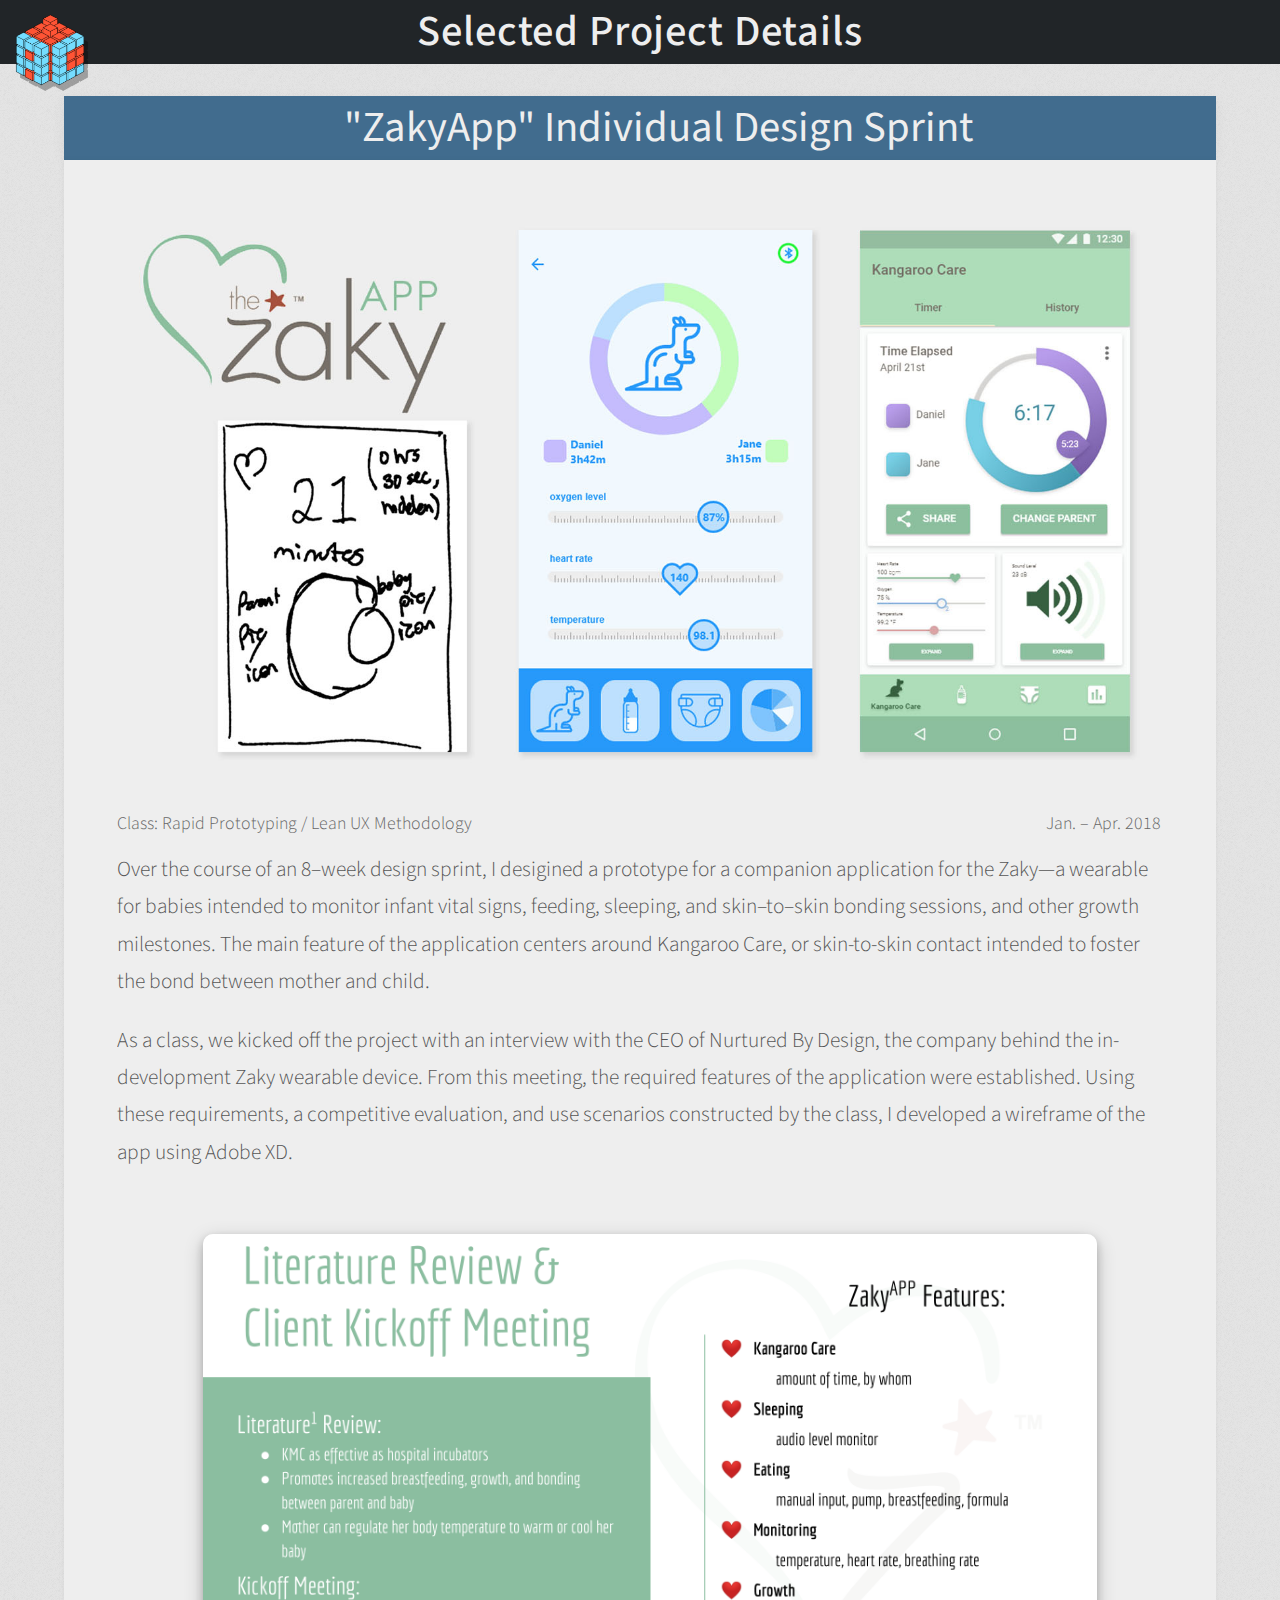
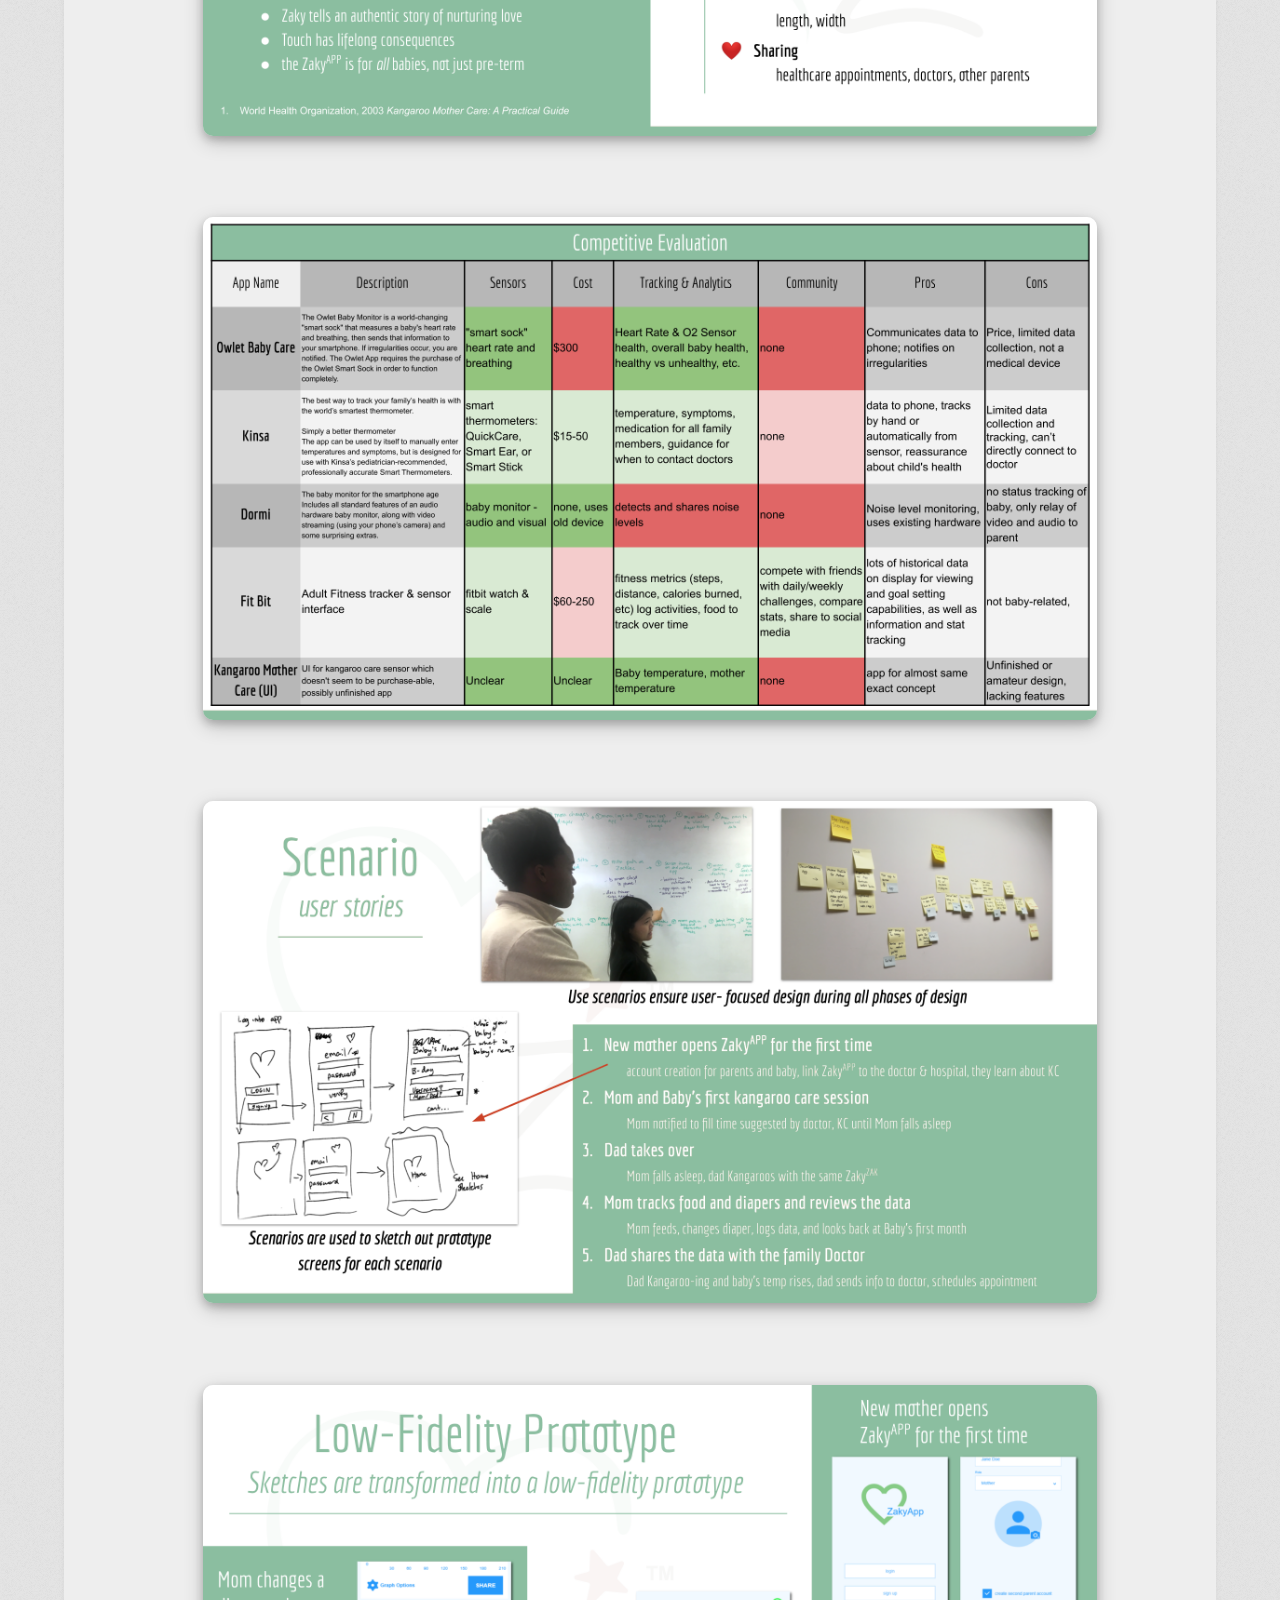
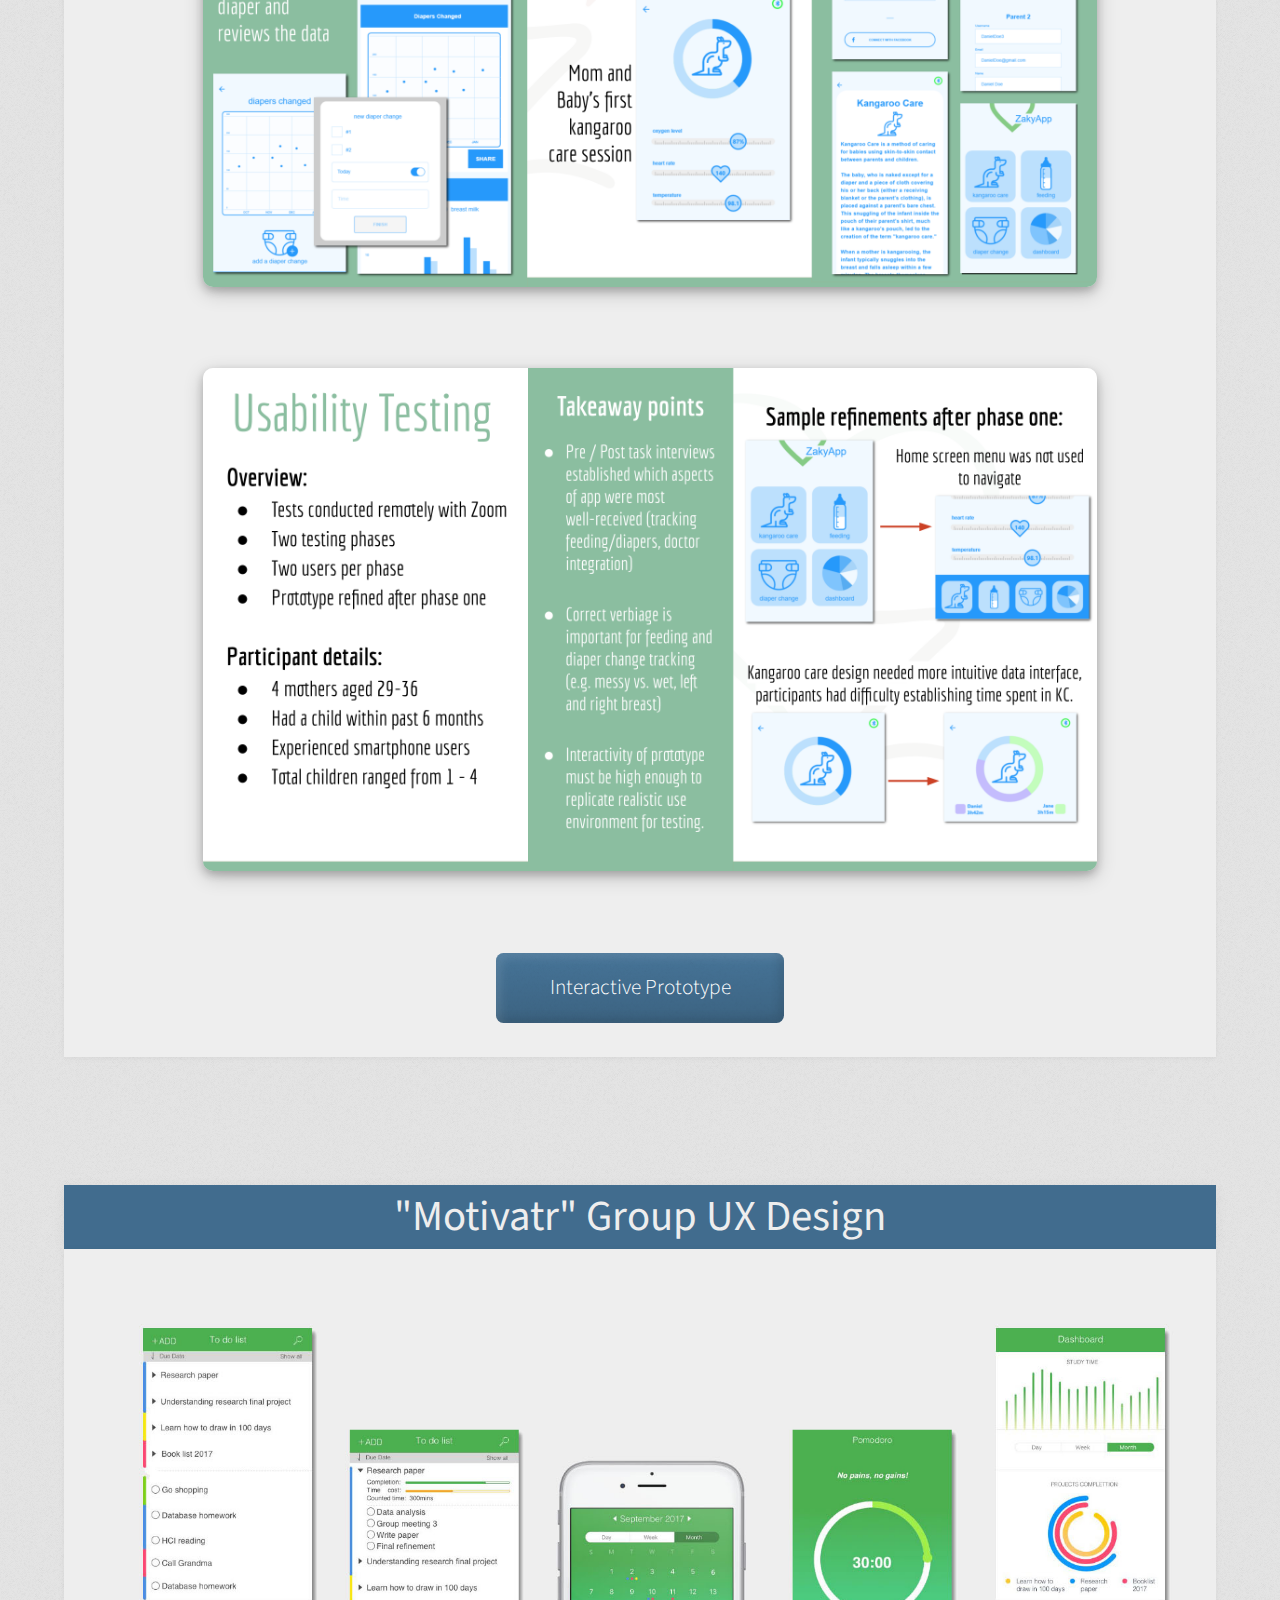
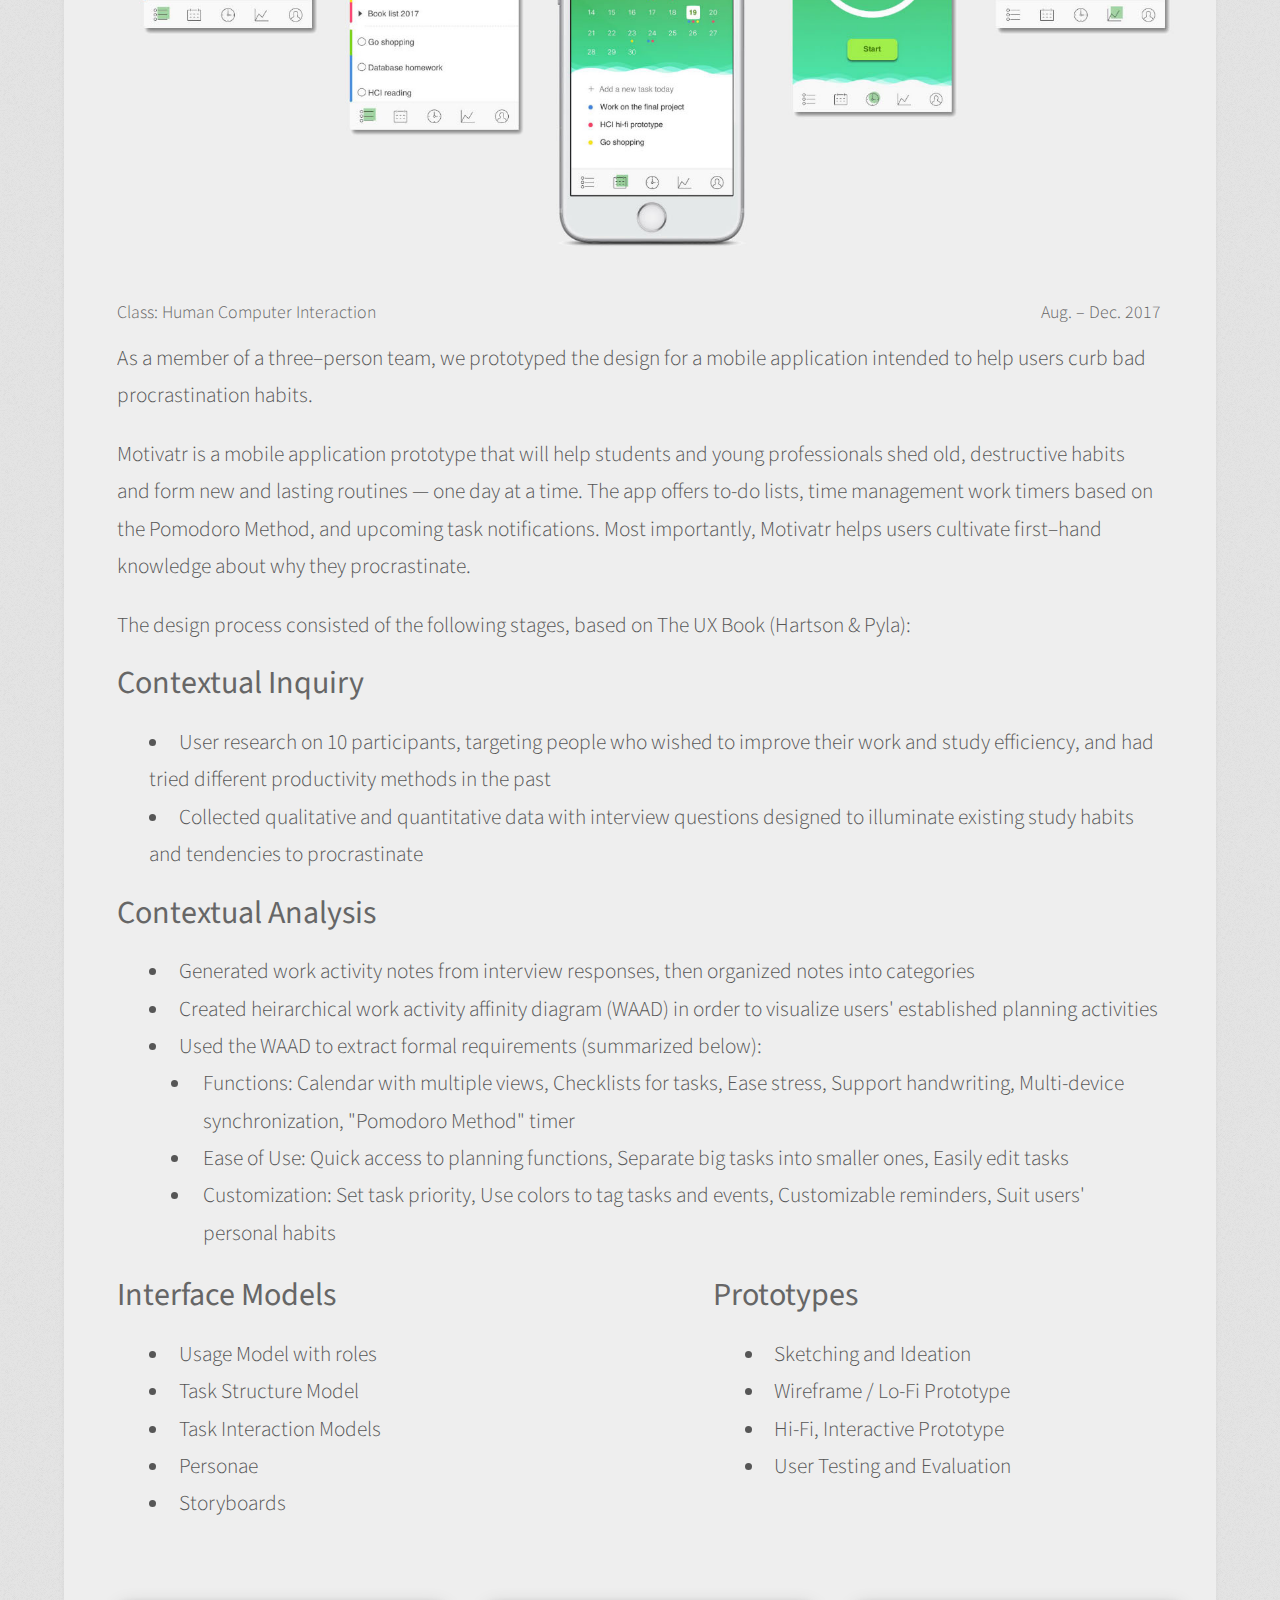
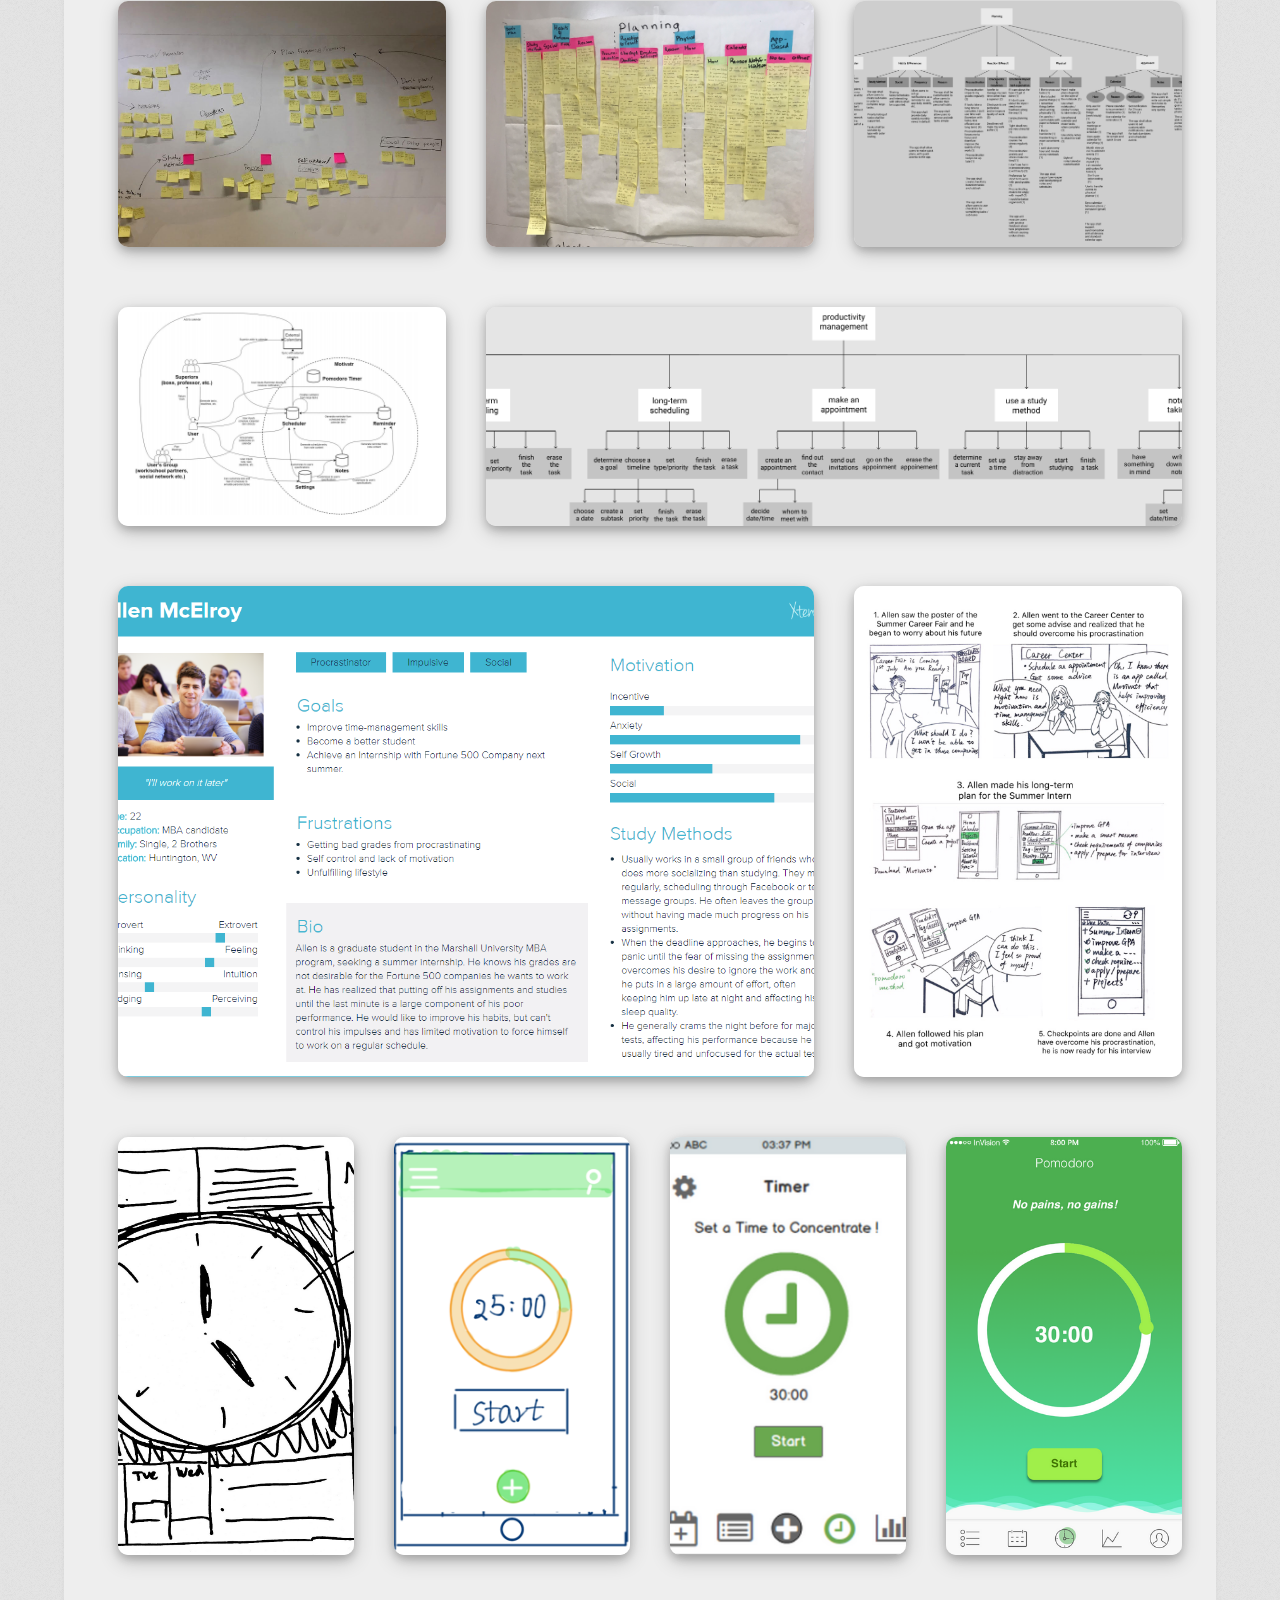
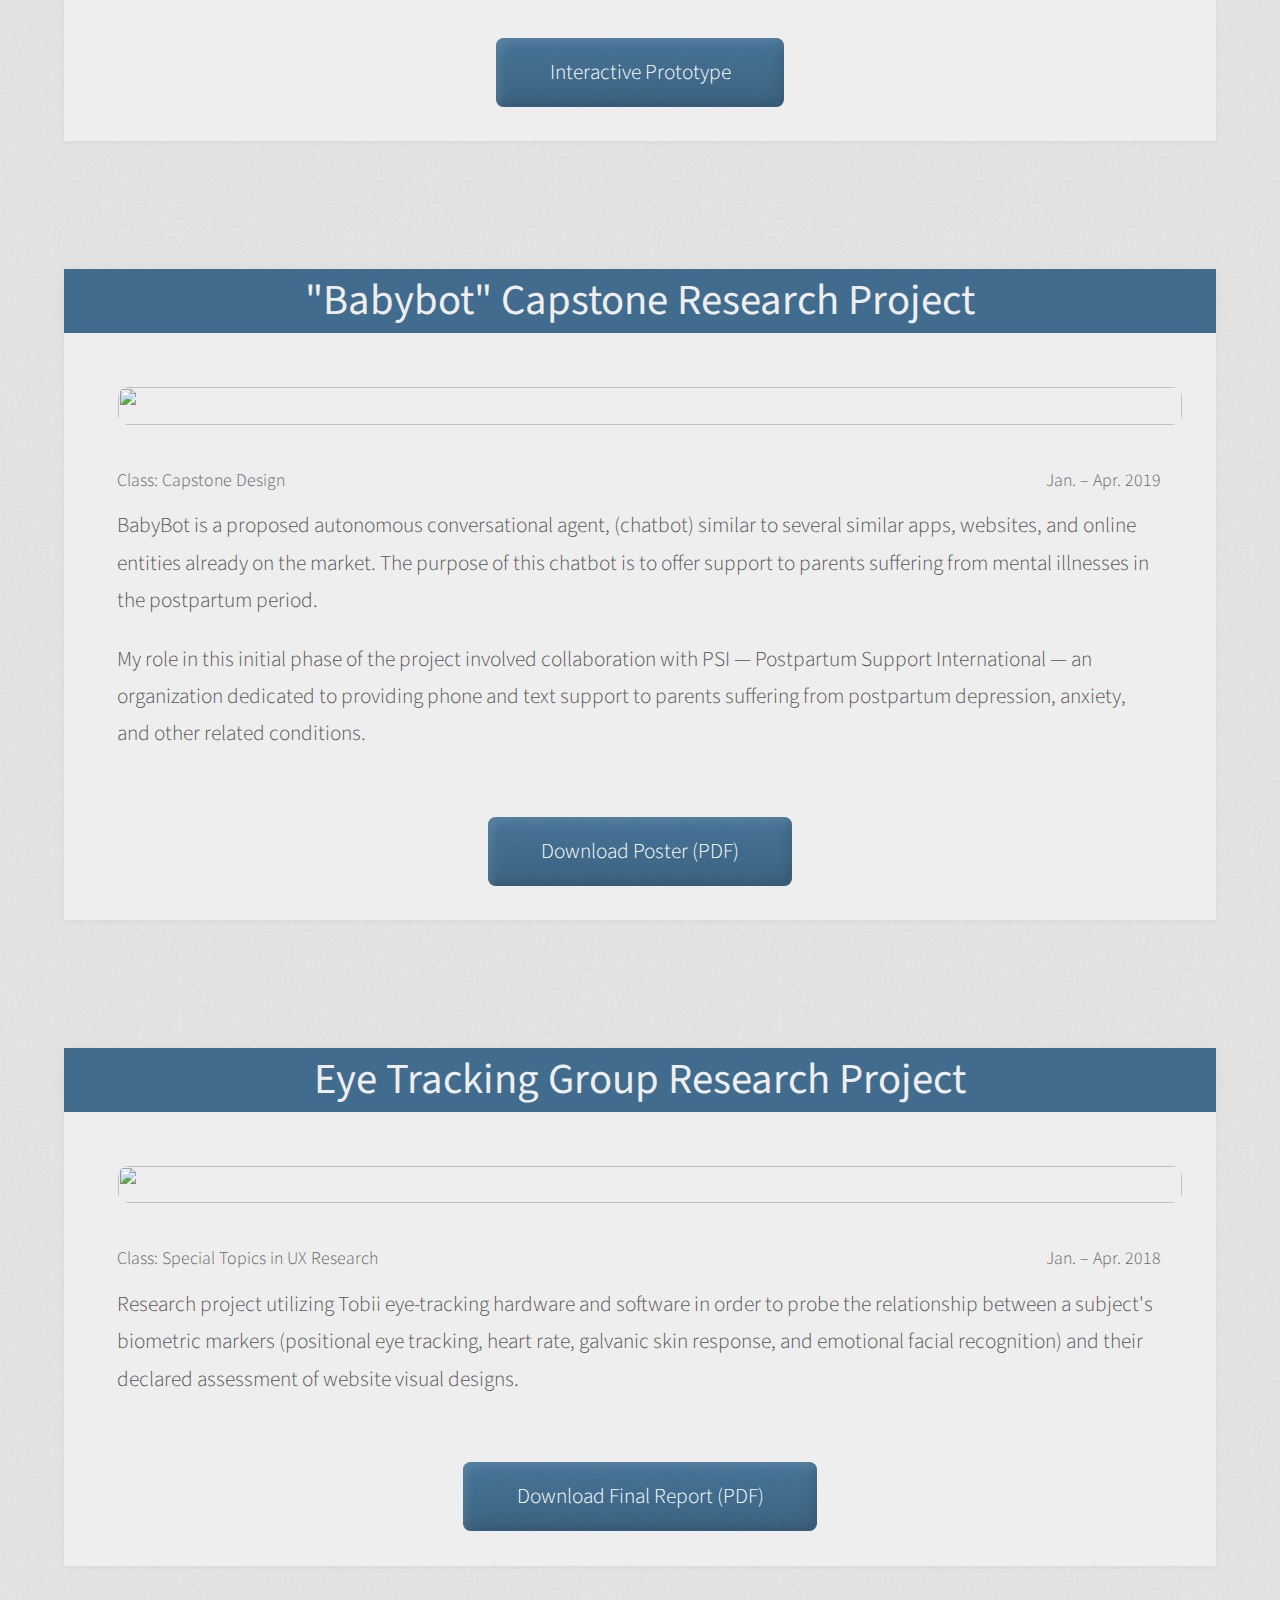
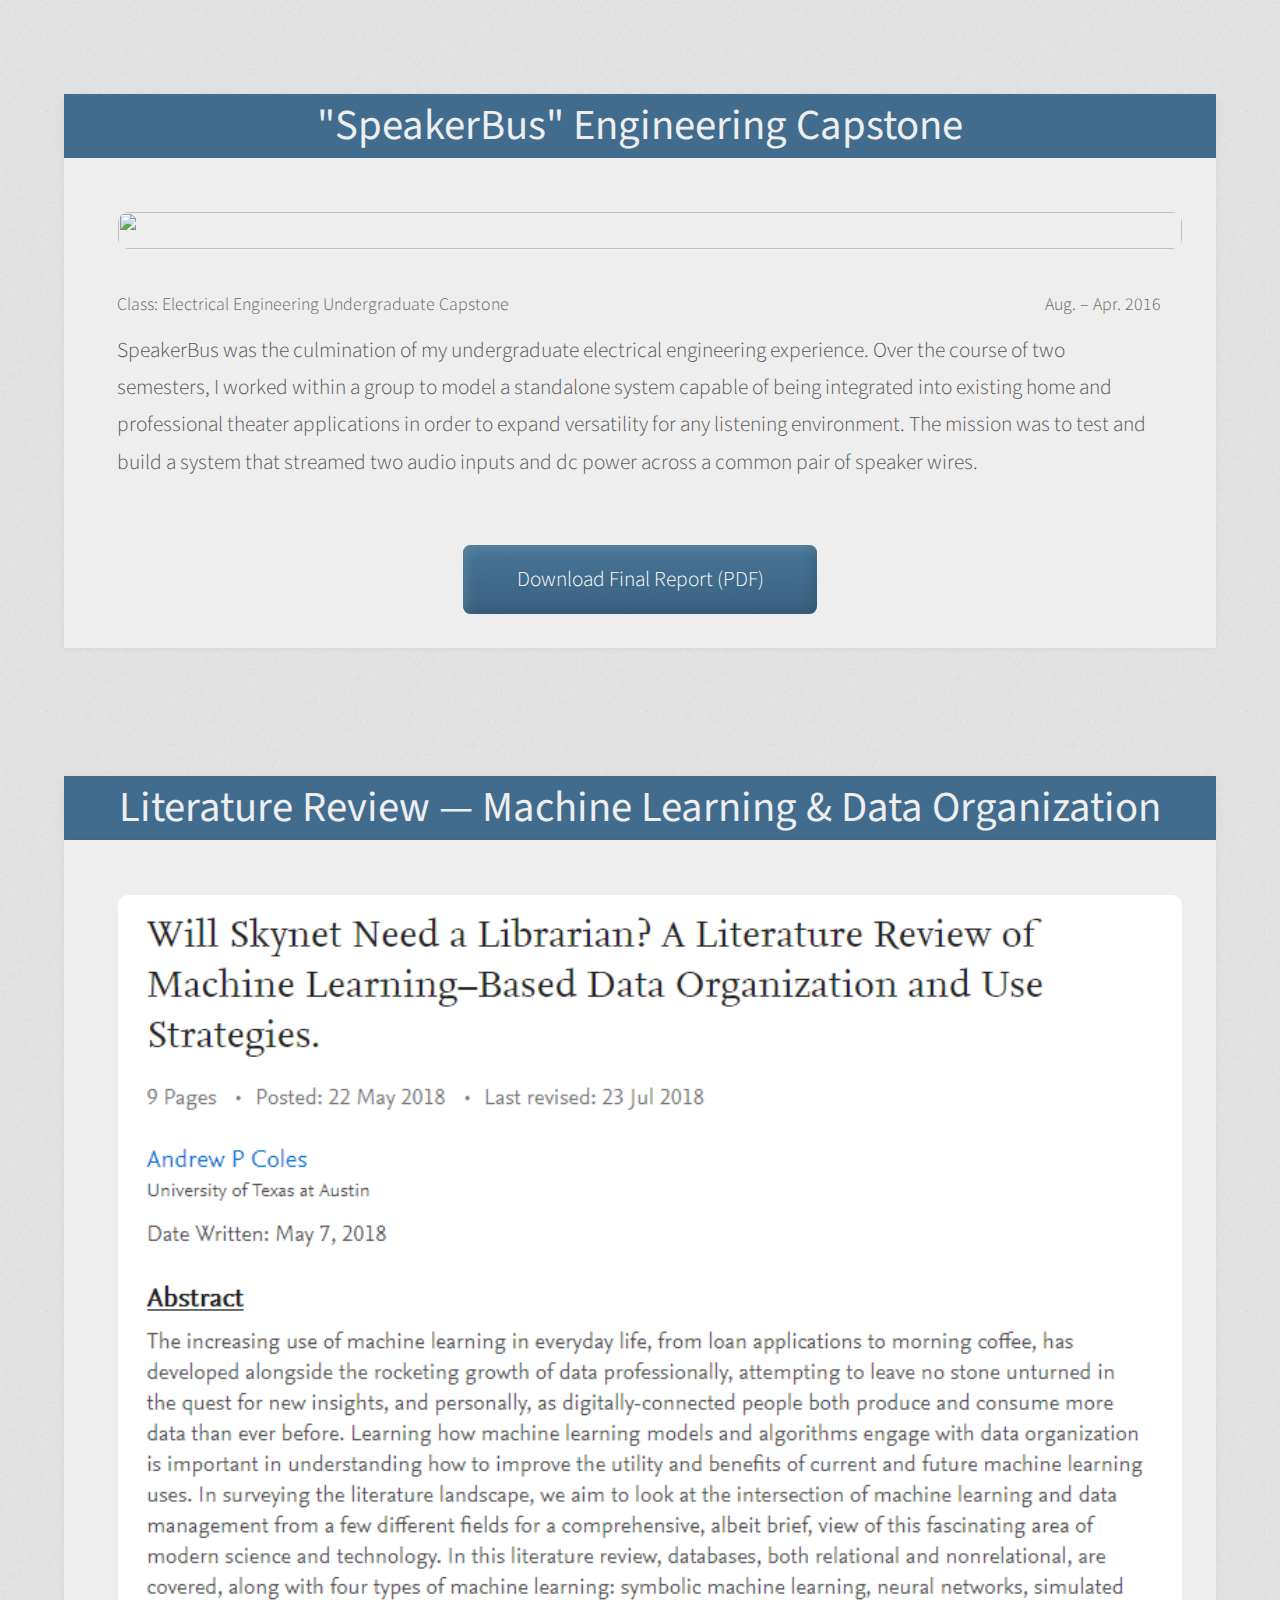
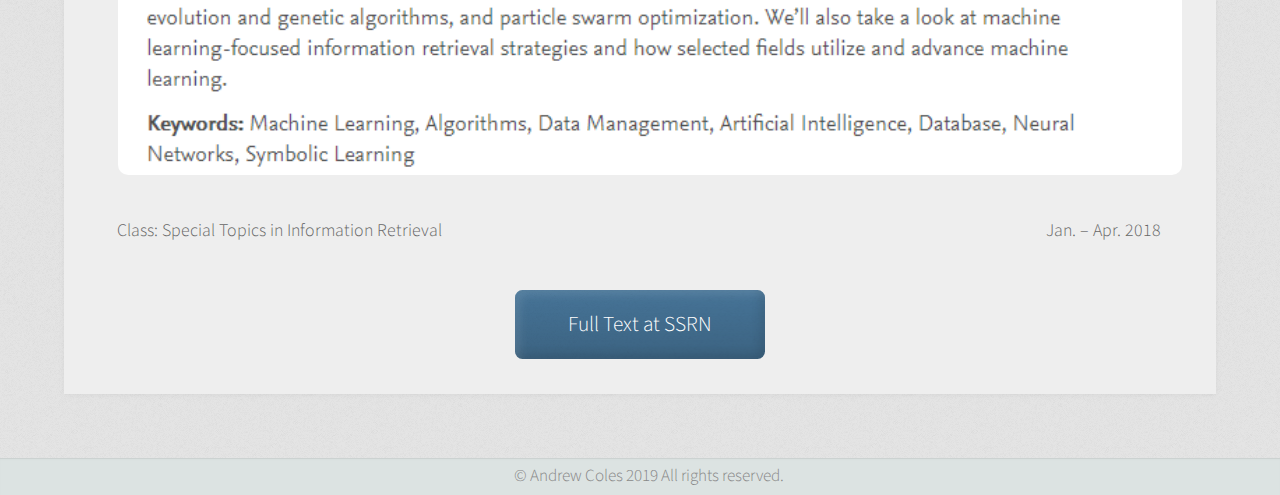
==== commit f69c4f26: "added literature review project" ====
--- a/projects.html
+++ b/projects.html
@@ -306,16 +306,16 @@
 
 				<a id="eyetrack"></a>
 				<div class="header">
-					<h3>Eye Tracking Research Project</h3>
-				</div>
-				<section class="project">
-					<div class="row">
-						<div class="col-12"><img class="image fit noshadow" src="images/eyetrack-cover.jpg" /></div>
+					<h3>Eye Tracking Group Research Project</h3>
+				</div>
+				<section class="project">
+					<div class="row">
+						<div class="col-12"><a href="images/eyetrack-cover.png"><img class="image fit noshadow" src="images/eyetrack-cover.png" /></a></div>
 					</div>
 					<div class="shrink-margin">
 						<h4>Class: Special Topics in UX Research<span style="float: right">Jan. &ndash; Apr. 2018</span></h4>
 						<p>
-							BabyBot is a proposed autonomous conversational agent, (chatbot) similar to several similar apps, websites, and online entities already on the market. The purpose of this chatbot is to offer support to parents suffering from mental illnesses in the postpartum period.
+							Research project utilizing Tobii eye-tracking hardware and software in order to probe the relationship between a subject's biometric markers (positional eye tracking, heart rate, galvanic skin response, and emotional facial recognition) and their declared assessment of website visual designs.
 						</p>
 					</div>
 
@@ -330,17 +330,35 @@
 				</div>
 				<section class="project">
 					<div class="row">
-						<div class="col-12"><img class="image fit noshadow" src="images/speakerbus-cover-detail.jpg" /></div>
+						<div class="col-12"><img class="image fit noshadow" src="images/speakerbus-cover-detail.png" /></div>
 					</div>
 					<div class="shrink-margin">
 						<h4>Class: Electrical Engineering Undergraduate Capstone<span style="float: right">Aug. &ndash; Apr. 2016</span></h4>
 						<p>
-
+							SpeakerBus was the culmination of my undergraduate electrical engineering experience. Over the course of two semesters, I worked within a group to model a standalone system capable of being integrated into existing home and professional theater applications in order to expand versatility for any listening environment. The mission was to test and build a system that streamed two audio inputs and dc power across a common pair of speaker wires.
 						</p>
 					</div>
 
 					<div class="center">
 						<a class="button" href="/images/speakerbus-report.pdf">Download Final Report (PDF)</a>
+					</div>
+				</section>
+
+
+				<a id="litrev"></a>
+				<div class="header">
+					<h3>Literature Review &mdash; Machine Learning &amp; Data Organization</h3>
+				</div>
+				<section class="project">
+					<div class="row">
+						<div class="col-12"><img class="image fit noshadow" src="images/litrev.png" /></div>
+					</div>
+					<div class="shrink-margin">
+						<h4>Class: Special Topics in Information Retrieval<span style="float: right">Jan. &ndash; Apr. 2018</span></h4>
+					</div>
+
+					<div class="center">
+						<a class="button" href="https://papers.ssrn.com/sol3/papers.cfm?abstract_id=3174904">Full Text at SSRN</a>
 					</div>
 				</section>
 
--- a/assets/css/main.css
+++ b/assets/css/main.css
@@ -2029,7 +2029,6 @@
 
 		.icon {
 			text-decoration: none;
-			text-decoration: none;
 		}
 
 			.icon:before {
